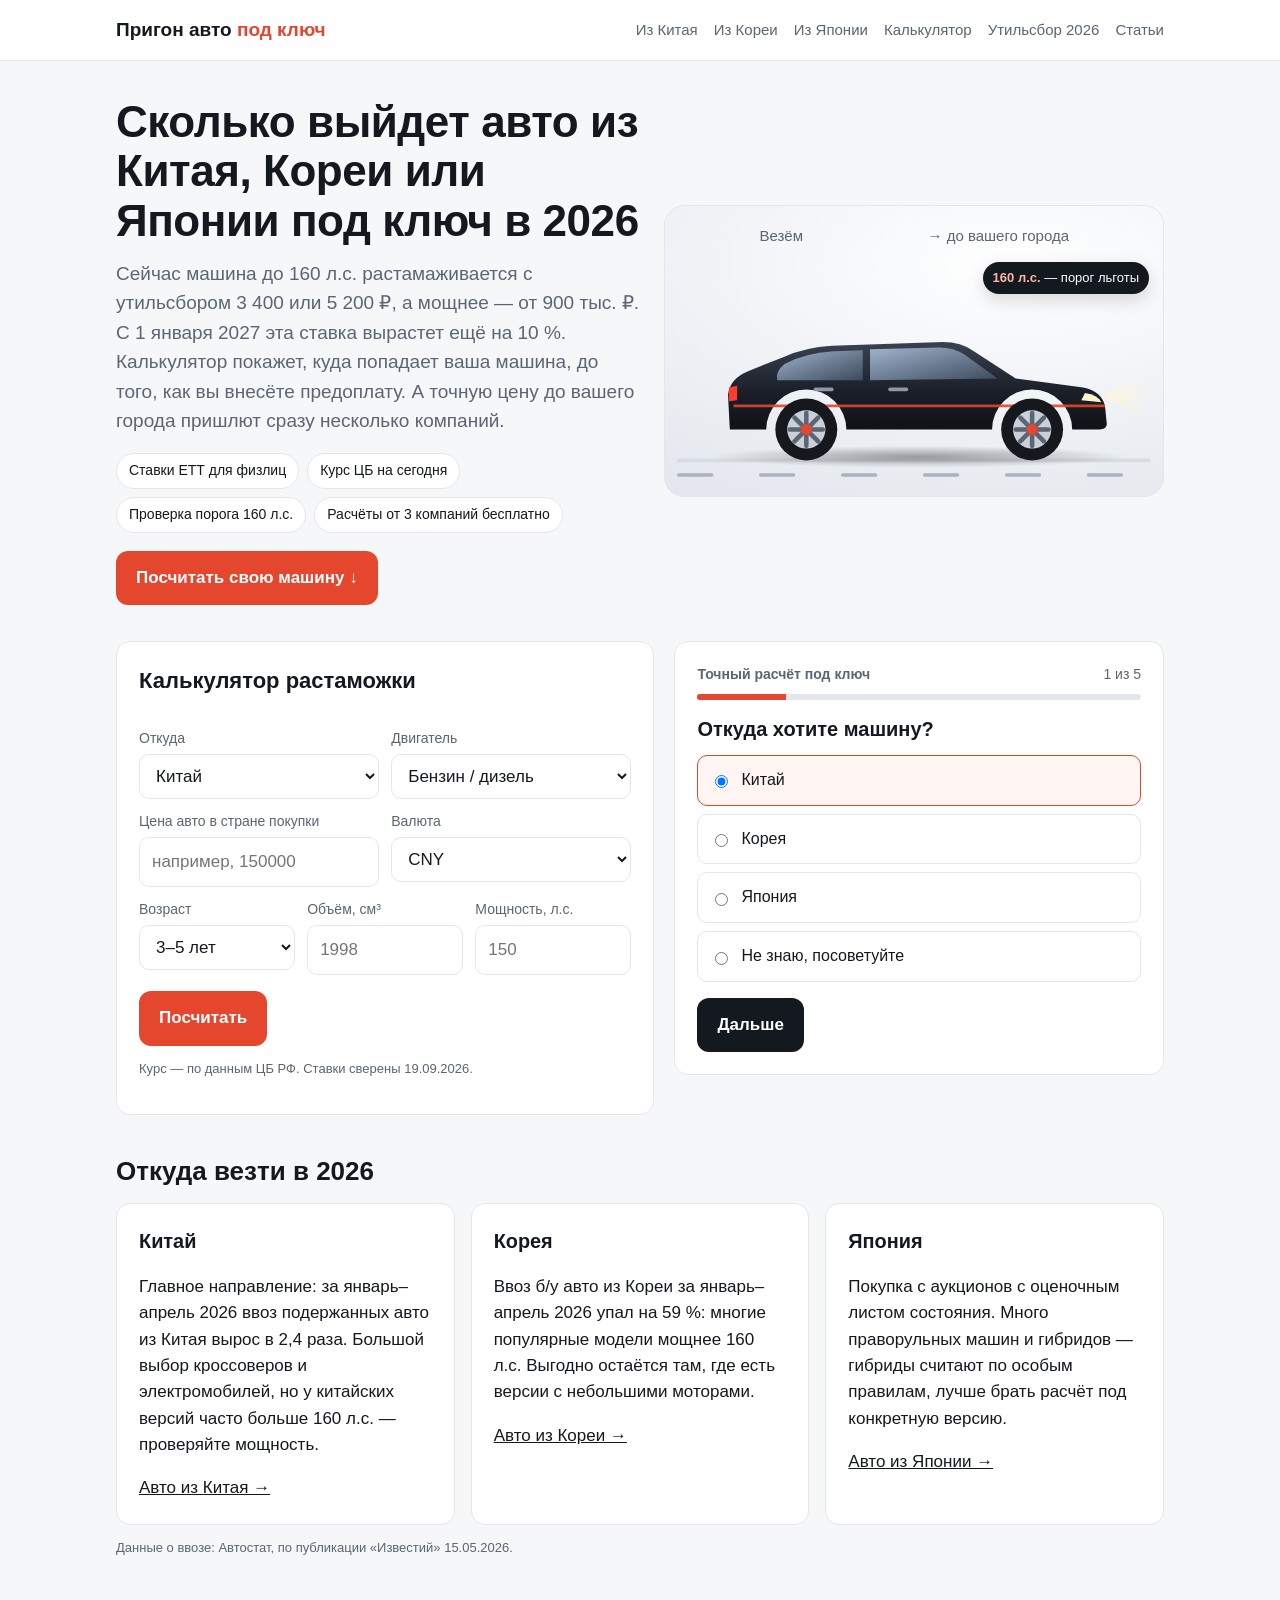
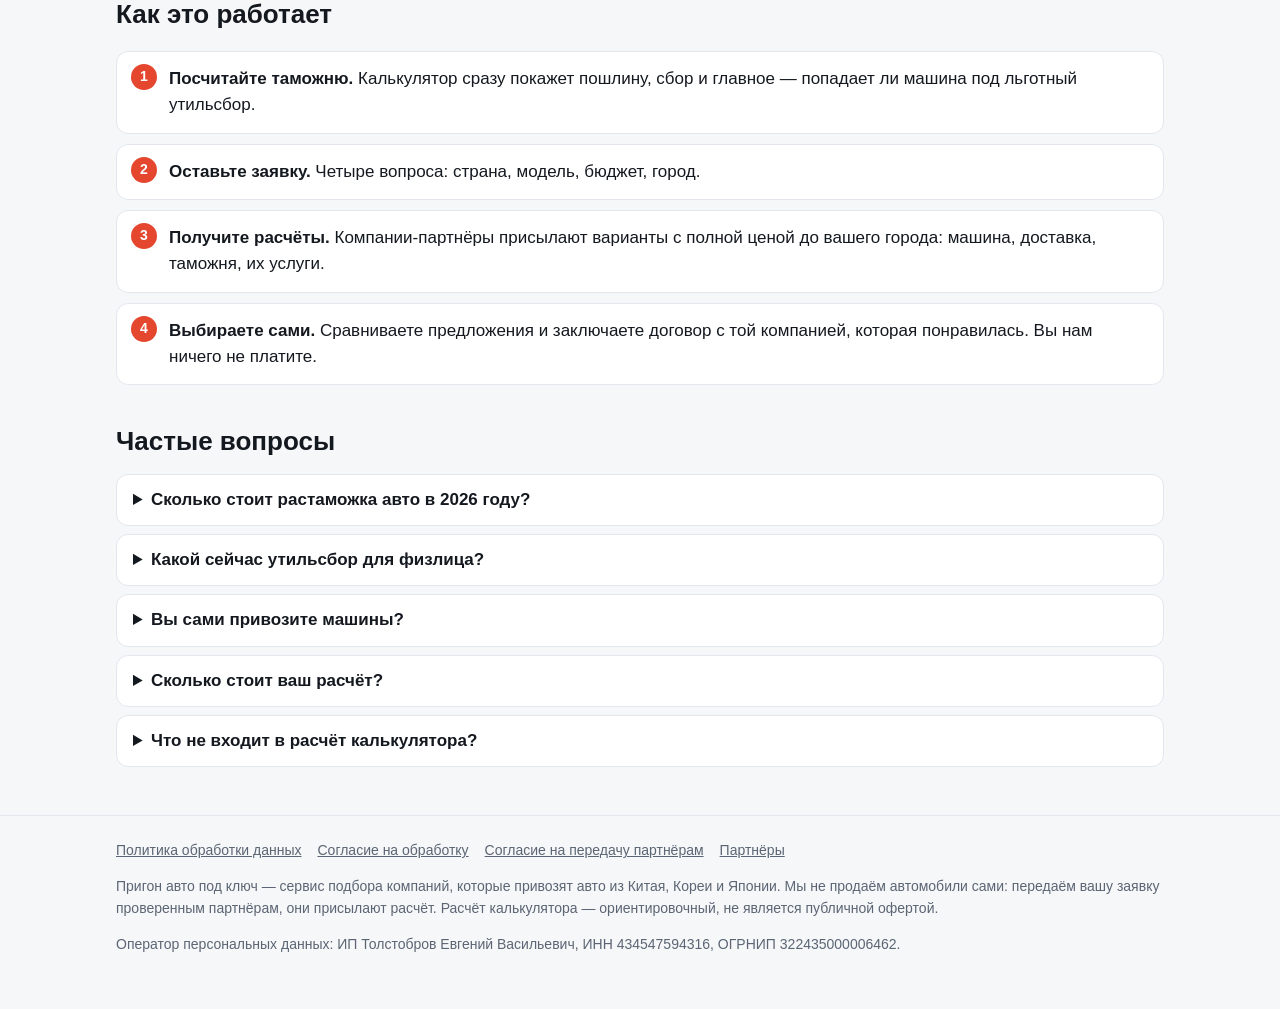
==== index.html @ 1bef9281 "Главный экран: анимированная машина (SVG), смена стран, кнопка к калькулятору Co-Authored-By: Claude" ====
<!doctype html>
<html lang="ru">
<head>
<meta charset="utf-8">
<meta name="viewport" content="width=device-width, initial-scale=1">
<title>Авто из Китая, Кореи и Японии под ключ — калькулятор растаможки 2026</title>
<meta name="description" content="Посчитайте пошлину и утильсбор с учётом правила 160 л.с. и получите бесплатные расчёты под ключ от нескольких компаний, которые возят авто под заказ.">
<link rel="canonical" href="https://prigon.tolstobrovevgeniy.ru/">

<meta property="og:title" content="Авто из Китая, Кореи и Японии под ключ — калькулятор растаможки 2026">
<meta property="og:description" content="Посчитайте пошлину и утильсбор с учётом правила 160 л.с. и получите бесплатные расчёты под ключ от нескольких компаний, которые возят авто под заказ.">
<meta property="og:type" content="website">
<meta property="og:url" content="https://prigon.tolstobrovevgeniy.ru/">
<link rel="stylesheet" href="/styles.css">
<script type="application/ld+json">{"@context":"https://schema.org","@type":"FAQPage","mainEntity":[{"@type":"Question","name":"Сколько стоит растаможка авто в 2026 году?","acceptedAnswer":{"@type":"Answer","text":"Зависит от возраста, объёма, мощности и цены машины. Для авто 3–5 лет пошлина считается по объёму: например, 2,0 л — 2,7 € за см³, это около 5 400 € плюс сбор за оформление. Точную сумму покажет калькулятор выше."}},{"@type":"Question","name":"Какой сейчас утильсбор для физлица?","acceptedAnswer":{"@type":"Answer","text":"Льготный — 3 400 ₽ за машину до 3 лет и 5 200 ₽ за машину старше — только если мощность не больше 160 л.с. и объём не больше 3 литров. Мощнее — коммерческая ставка: в 2026 году от 900 000 ₽ за машину до 3 лет с мотором до 2 л. Подробно — в разборе утильсбора."}},{"@type":"Question","name":"Вы сами привозите машины?","acceptedAnswer":{"@type":"Answer","text":"Нет. Мы собираем заявки и передаём их компаниям, которые возят авто из Китая, Кореи и Японии. Так вы получаете несколько расчётов и сравниваете, а не верите первому продавцу."}},{"@type":"Question","name":"Сколько стоит ваш расчёт?","acceptedAnswer":{"@type":"Answer","text":"Бесплатно. Нам платят компании-партнёры."}},{"@type":"Question","name":"Что не входит в расчёт калькулятора?","acceptedAnswer":{"@type":"Answer","text":"Цена доставки до России, комиссия компании, СБКТС и ЭПТС, доставка до вашего города. Их называют компании в ответ на заявку — они зависят от конкретной машины и маршрута."}}]}</script>

</head>
<body>
<header class="top"><div class="wrap">
  <a class="logo" href="/">Пригон авто <span>под ключ</span></a>
  <nav class="menu"><a href="/iz-kitaya/">Из Китая</a><a href="/iz-korei/">Из Кореи</a><a href="/iz-yaponii/">Из Японии</a><a href="/kalkulyator-rastamozhki/">Калькулятор</a><a href="/utilsbor-2026/">Утильсбор 2026</a><a href="/stati/">Статьи</a></nav>
</div></header>

<main class="wrap">

<section class="hero hero-home">
 <div class="hero-text">
  <h1>Сколько выйдет авто из Китая, Кореи или Японии под ключ в 2026</h1>
  <p class="lead">Сейчас машина до 160 л.с. растамаживается с утильсбором 3 400 или 5 200 ₽, а мощнее — от 900 тыс. ₽. С 1 января 2027 эта ставка вырастет ещё на 10 %. Калькулятор покажет, куда попадает ваша машина, до того, как вы внесёте предоплату. А точную цену до вашего города пришлют сразу несколько компаний.</p>
  <ul class="badges"><li>Ставки ЕТТ для физлиц</li><li>Курс ЦБ на сегодня</li><li>Проверка порога 160 л.с.</li><li>Расчёты от 3 компаний бесплатно</li></ul>
  <a class="btn btn-accent" href="#calc">Посчитать свою машину ↓</a>
 </div>
 
<div class="car-scene" aria-hidden="true">
  <div class="route"><span>Везём</span><span class="route-words"><b>из Китая</b><b>из Кореи</b><b>из Японии</b></span><span>→ до вашего города</span></div>
  <svg viewBox="0 0 520 260" role="img">
    <defs>
      <linearGradient id="body" x1="0" y1="0" x2="0" y2="1">
        <stop offset="0" stop-color="#3a4252"/><stop offset=".55" stop-color="#1b2029"/><stop offset="1" stop-color="#0f1217"/>
      </linearGradient>
      <linearGradient id="glass" x1="0" y1="0" x2="1" y2="1">
        <stop offset="0" stop-color="#9fb4cc"/><stop offset="1" stop-color="#3d4a5c"/>
      </linearGradient>
      <radialGradient id="shadow" cx=".5" cy=".5" r=".5">
        <stop offset="0" stop-color="#000" stop-opacity=".35"/><stop offset="1" stop-color="#000" stop-opacity="0"/>
      </radialGradient>
      <radialGradient id="beam" cx="0" cy=".5" r="1">
        <stop offset="0" stop-color="#fff6d6" stop-opacity=".9"/><stop offset="1" stop-color="#fff6d6" stop-opacity="0"/>
      </radialGradient>
    </defs>
    <g class="road">
      <rect x="0" y="228" width="520" height="4" rx="2" fill="#d7dce3"/>
      <g class="dashes"><rect x="0" y="244" width="40" height="4" rx="2"/><rect x="90" y="244" width="40" height="4" rx="2"/><rect x="180" y="244" width="40" height="4" rx="2"/><rect x="270" y="244" width="40" height="4" rx="2"/><rect x="360" y="244" width="40" height="4" rx="2"/><rect x="450" y="244" width="40" height="4" rx="2"/><rect x="540" y="244" width="40" height="4" rx="2"/><rect x="630" y="244" width="40" height="4" rx="2"/></g>
    </g>
    <ellipse cx="265" cy="226" rx="230" ry="12" fill="url(#shadow)"/>
    <g class="car">
      <path class="beam" d="M466 158 L520 138 L520 188 Z" fill="url(#beam)"/>
      <path d="M58 196 L56 158 Q58 140 78 132 L118 116 Q140 106 170 104 L292 100 Q312 100 326 110 L372 140 L446 150 Q466 154 470 170 L472 190 Q472 196 464 196 L434 196 A44 44 0 0 0 346 196 L186 196 A44 44 0 0 0 98 196 Z" fill="url(#body)"/>
      <path d="M118 124 Q140 112 172 110 L204 109 L204 142 L110 142 Q108 132 118 124 Z" fill="url(#glass)"/>
      <path d="M212 108 L288 106 Q304 106 316 114 L352 140 L212 142 Z" fill="url(#glass)"/>
      <path d="M62 170 L470 170" stroke="#e5462e" stroke-width="3" opacity=".9"/>
      <rect x="232" y="150" width="22" height="4" rx="2" fill="#8d97a6"/>
      <rect x="150" y="150" width="22" height="4" rx="2" fill="#8d97a6"/>
      <path d="M448 156 Q462 158 466 166 L444 164 Z" fill="#fff4cc"/>
      <path d="M57 150 L66 148 L66 164 L57 165 Z" fill="#ff3b30"/>
      <g class="wheel" style="transform-origin:142px 196px">
        <circle cx="142" cy="196" r="34" fill="#15181d"/><circle cx="142" cy="196" r="21" fill="#c9d0da"/>
        <g stroke="#5c6572" stroke-width="5" stroke-linecap="round"><line x1="142" y1="178" x2="142" y2="214"/><line x1="124" y1="196" x2="160" y2="196"/><line x1="129" y1="183" x2="155" y2="209"/><line x1="155" y1="183" x2="129" y2="209"/></g>
        <circle cx="142" cy="196" r="6" fill="#e5462e"/>
      </g>
      <g class="wheel" style="transform-origin:390px 196px">
        <circle cx="390" cy="196" r="34" fill="#15181d"/><circle cx="390" cy="196" r="21" fill="#c9d0da"/>
        <g stroke="#5c6572" stroke-width="5" stroke-linecap="round"><line x1="390" y1="178" x2="390" y2="214"/><line x1="372" y1="196" x2="408" y2="196"/><line x1="377" y1="183" x2="403" y2="209"/><line x1="403" y1="183" x2="377" y2="209"/></g>
        <circle cx="390" cy="196" r="6" fill="#e5462e"/>
      </g>
    </g>
  </svg>
  <div class="hp-chip"><b>160 л.с.</b> — порог льготы</div>
</div>
</section>
<div class="grid2">
<form id="calc" class="card" novalidate>
  <h2>Калькулятор растаможки</h2>
  <div class="row">
    <div><label>Откуда</label><select name="country">
      <option value="china" selected>Китай</option><option value="korea">Корея</option><option value="japan">Япония</option>
    </select></div>
    <div><label>Двигатель</label><select name="engine">
      <option value="ice">Бензин / дизель</option><option value="hybrid">Гибрид</option><option value="ev">Электро</option>
    </select></div>
  </div>
  <div class="row">
    <div><label>Цена авто в стране покупки</label><input name="price" type="number" min="0" inputmode="numeric" placeholder="например, 150000"></div>
    <div><label>Валюта</label><select name="currency">
      <option selected>CNY</option><option>KRW</option><option>JPY</option><option>USD</option><option>EUR</option><option>RUB</option>
    </select></div>
  </div>
  <div class="row3">
    <div><label>Возраст</label><select name="age">
      <option value="under3">до 3 лет</option><option value="3to5" selected>3–5 лет</option><option value="over5">старше 5 лет</option>
    </select></div>
    <div class="ice-only"><label>Объём, см³</label><input name="cc" type="number" min="0" inputmode="numeric" placeholder="1998"></div>
    <div class="ice-only"><label>Мощность, л.с.</label><input name="hp" type="number" min="0" inputmode="numeric" placeholder="150"></div>
  </div>
  <button class="btn btn-accent" type="submit">Посчитать</button>
  <p class="muted small" id="fx-note">Курс — по данным ЦБ РФ. Ставки сверены 19.09.2026.</p>
  <div id="calc-result" hidden></div>
</form>
<form id="quiz" class="card" novalidate>
  <div class="quiz-head"><b>Точный расчёт под ключ</b><span id="quiz-step-n"></span></div>
  <div class="progress"><div id="quiz-progress"></div></div>
  <input type="hidden" name="calc">
  <input class="hp" name="website" tabindex="-1" autocomplete="off" aria-hidden="true">

  <div class="step" data-auto="1">
    <h3>Откуда хотите машину?</h3>
    <div class="opts"><label><input type="radio" name="country" value="china" checked required> Китай</label><label><input type="radio" name="country" value="korea" required> Корея</label><label><input type="radio" name="country" value="japan" required> Япония</label>
      <label><input type="radio" name="country" value="any"> Не знаю, посоветуйте</label></div>
    <div class="nav-btns"><button type="button" class="btn next">Дальше</button></div>
  </div>

  <div class="step">
    <h3>Какую машину смотрите?</h3>
    <label>Марка и модель — или класс, если не определились</label>
    <input name="car" required maxlength="120" placeholder="Geely Monjaro / кроссовер до 3 млн">
    <div class="nav-btns"><button type="button" class="btn ghost prev">Назад</button><button type="button" class="btn next">Дальше</button></div>
  </div>

  <div class="step" data-auto="1">
    <h3>Бюджет под ключ</h3>
    <div class="opts"><label><input type="radio" name="budget" value="до 1,5 млн ₽" required> до 1,5 млн ₽</label><label><input type="radio" name="budget" value="1,5–2,5 млн ₽"> 1,5–2,5 млн ₽</label><label><input type="radio" name="budget" value="2,5–4 млн ₽"> 2,5–4 млн ₽</label><label><input type="radio" name="budget" value="4–6 млн ₽"> 4–6 млн ₽</label><label><input type="radio" name="budget" value="больше 6 млн ₽"> больше 6 млн ₽</label></div>
    <div class="nav-btns"><button type="button" class="btn ghost prev">Назад</button><button type="button" class="btn next">Дальше</button></div>
  </div>

  <div class="step">
    <h3>Куда доставить и когда покупаете?</h3>
    <label>Город</label><input name="city" required maxlength="60" placeholder="Москва">
    <label>Когда планируете покупку</label>
    <div class="opts"><label><input type="radio" name="timing" value="в ближайший месяц" required> в ближайший месяц</label><label><input type="radio" name="timing" value="через 1–3 месяца"> через 1–3 месяца</label><label><input type="radio" name="timing" value="пока присматриваюсь"> пока присматриваюсь</label></div>
    <div class="nav-btns"><button type="button" class="btn ghost prev">Назад</button><button type="button" class="btn next">Дальше</button></div>
  </div>

  <div class="step">
    <h3>Куда прислать расчёт?</h3>
    <label>Имя</label><input name="name" required maxlength="60" autocomplete="given-name">
    <label>Телефон</label><input name="phone" type="tel" required autocomplete="tel" placeholder="+7 (___) ___-__-__">
    <div class="consents">
      <label><input type="checkbox" name="consent_pd" required> <span>Даю <a href="/soglasie/" target="_blank">согласие на обработку персональных данных</a> и принимаю <a href="/politika/" target="_blank">политику</a>.</span></label>
      <label><input type="checkbox" name="consent_transfer" required> <span>Даю <a href="/soglasie-peredacha/" target="_blank">согласие на передачу данных компаниям-партнёрам</a> из <a href="/partnery/" target="_blank">списка</a>, чтобы они подготовили расчёт.</span></label>
      <label><input type="checkbox" name="consent_ads"> <span>Согласен получать предложения по подбору авто (необязательно).</span></label>
    </div>
    <div class="nav-btns"><button type="button" class="btn ghost prev">Назад</button><button type="submit" class="btn btn-accent">Получить расчёт</button></div>
    <p id="quiz-error" class="warn" hidden></p>
    <p class="muted small">Заявку получат до 3 компаний из списка партнёров. Звонят с вариантами и полной ценой до вашего города. Бесплатно.</p>
  </div>
</form></div>
<section class="section"><h2>Откуда везти в 2026</h2>
<div class="cards3">
  <div class="card"><h3>Китай</h3><p>Главное направление: за январь–апрель 2026 ввоз подержанных авто из Китая вырос в 2,4 раза. Большой выбор кроссоверов и электромобилей, но у китайских версий часто больше 160 л.с. — проверяйте мощность.</p><a href="/iz-kitaya/">Авто из Китая →</a></div>
  <div class="card"><h3>Корея</h3><p>Ввоз б/у авто из Кореи за январь–апрель 2026 упал на 59 %: многие популярные модели мощнее 160 л.с. Выгодно остаётся там, где есть версии с небольшими моторами.</p><a href="/iz-korei/">Авто из Кореи →</a></div>
  <div class="card"><h3>Япония</h3><p>Покупка с аукционов с оценочным листом состояния. Много праворульных машин и гибридов — гибриды считают по особым правилам, лучше брать расчёт под конкретную версию.</p><a href="/iz-yaponii/">Авто из Японии →</a></div>
</div>
<p class="muted small">Данные о ввозе: Автостат, по публикации «Известий» 15.05.2026.</p>
</section>

<section class="section"><h2>Как это работает</h2>
<ol class="steps-list">
  <li><b>Посчитайте таможню.</b> Калькулятор сразу покажет пошлину, сбор и главное — попадает ли машина под льготный утильсбор.</li>
  <li><b>Оставьте заявку.</b> Четыре вопроса: страна, модель, бюджет, город.</li>
  <li><b>Получите расчёты.</b> Компании-партнёры присылают варианты с полной ценой до вашего города: машина, доставка, таможня, их услуги.</li>
  <li><b>Выбираете сами.</b> Сравниваете предложения и заключаете договор с той компанией, которая понравилась. Вы нам ничего не платите.</li>
</ol></section>
<section class="section"><h2>Частые вопросы</h2><details><summary>Сколько стоит растаможка авто в 2026 году?</summary><p>Зависит от возраста, объёма, мощности и цены машины. Для авто 3–5 лет пошлина считается по объёму: например, 2,0 л — 2,7 € за см³, это около 5 400 € плюс сбор за оформление. Точную сумму покажет калькулятор выше.</p></details><details><summary>Какой сейчас утильсбор для физлица?</summary><p>Льготный — 3 400 ₽ за машину до 3 лет и 5 200 ₽ за машину старше — только если мощность не больше 160 л.с. и объём не больше 3 литров. Мощнее — коммерческая ставка: в 2026 году от 900 000 ₽ за машину до 3 лет с мотором до 2 л. Подробно — в <a href="/utilsbor-2026/">разборе утильсбора</a>.</p></details><details><summary>Вы сами привозите машины?</summary><p>Нет. Мы собираем заявки и передаём их компаниям, которые возят авто из Китая, Кореи и Японии. Так вы получаете несколько расчётов и сравниваете, а не верите первому продавцу.</p></details><details><summary>Сколько стоит ваш расчёт?</summary><p>Бесплатно. Нам платят компании-партнёры.</p></details><details><summary>Что не входит в расчёт калькулятора?</summary><p>Цена доставки до России, комиссия компании, СБКТС и ЭПТС, доставка до вашего города. Их называют компании в ответ на заявку — они зависят от конкретной машины и маршрута.</p></details></section>
</main>
<footer class="bottom"><div class="wrap">
  <div class="links">
    <a href="/politika/">Политика обработки данных</a>
    <a href="/soglasie/">Согласие на обработку</a>
    <a href="/soglasie-peredacha/">Согласие на передачу партнёрам</a>
    <a href="/partnery/">Партнёры</a>
  </div>
  <p>Пригон авто под ключ — сервис подбора компаний, которые привозят авто из Китая, Кореи и Японии. Мы не продаём автомобили сами: передаём вашу заявку проверенным партнёрам, они присылают расчёт. Расчёт калькулятора — ориентировочный, не является публичной офертой.</p>
  <p>Оператор персональных данных: ИП Толстобров Евгений Васильевич, ИНН 434547594316, ОГРНИП 322435000006462.</p>
</div></footer>
<script>var SITE={"base":"/","leadEndpoint":"","metrikaId":"","consentVersion":"2026-09-19"};</script>
<script src="/rates.js"></script>
<script src="/app.js"></script>
</body>
</html>
---- styles.css ----
:root {
  --bg: #f6f7f9; --card: #fff; --ink: #14181f; --muted: #5b6573; --line: #e3e7ed;
  --accent: #e5462e; --accent-ink: #fff; --ok: #1f8a4c; --ok-bg: #e9f7ef; --bad: #b3261e; --bad-bg: #fdecea;
  --radius: 14px; --max: 1080px;
}
* { box-sizing: border-box; }
html { -webkit-text-size-adjust: 100%; }
body { margin: 0; background: var(--bg); color: var(--ink); font: 17px/1.55 -apple-system, BlinkMacSystemFont, "Segoe UI", Roboto, Arial, sans-serif; }
a { color: inherit; }
img { max-width: 100%; }
.wrap { max-width: var(--max); margin: 0 auto; padding: 0 16px; }

header.top { background: var(--card); border-bottom: 1px solid var(--line); }
header.top .wrap { display: flex; align-items: center; justify-content: space-between; gap: 12px; min-height: 60px; flex-wrap: wrap; }
.logo { font-weight: 800; text-decoration: none; font-size: 19px; }
.logo span { color: var(--accent); }
nav.menu { display: flex; gap: 16px; flex-wrap: wrap; font-size: 15px; }
nav.menu a { text-decoration: none; color: var(--muted); }
nav.menu a:hover { color: var(--ink); }

.crumbs { font-size: 14px; color: var(--muted); margin: 16px 0 0; }
.crumbs a { color: var(--muted); }

.hero { padding: 36px 0 12px; }
.hero h1 { font-size: clamp(28px, 5vw, 44px); line-height: 1.12; margin: 0 0 14px; letter-spacing: -.01em; }
.hero p.lead { font-size: 19px; color: var(--muted); max-width: 720px; margin: 0 0 18px; }
.badges { display: flex; flex-wrap: wrap; gap: 8px; margin: 0; padding: 0; list-style: none; }
.badges li { background: var(--card); border: 1px solid var(--line); border-radius: 999px; padding: 6px 12px; font-size: 14px; }

.grid2 { display: grid; grid-template-columns: 1.1fr 1fr; gap: 20px; align-items: start; margin: 24px 0; }
@media (max-width: 860px) { .grid2 { grid-template-columns: 1fr; } }

.card { background: var(--card); border: 1px solid var(--line); border-radius: var(--radius); padding: 22px; }
.card h2 { margin-top: 0; font-size: 22px; }

form label { display: block; font-size: 14px; color: var(--muted); margin: 12px 0 4px; }
input, select, textarea { width: 100%; font: inherit; padding: 11px 12px; border: 1px solid var(--line); border-radius: 10px; background: #fff; color: var(--ink); }
input:focus, select:focus { outline: 2px solid var(--accent); outline-offset: 0; border-color: transparent; }
.row { display: grid; grid-template-columns: 1fr 1fr; gap: 12px; }
.row3 { display: grid; grid-template-columns: 1fr 1fr 1fr; gap: 12px; }
@media (max-width: 520px) { .row3 { grid-template-columns: 1fr 1fr; } }
#calc.no-ice .ice-only { opacity: .45; pointer-events: none; }

.btn { display: inline-block; border: 0; border-radius: 12px; padding: 14px 20px; font: inherit; font-weight: 700; cursor: pointer; text-decoration: none; background: var(--ink); color: #fff; margin-top: 16px; }
.btn-accent { background: var(--accent); color: var(--accent-ink); }
.btn:disabled { opacity: .6; cursor: wait; }
.btn.ghost { background: transparent; color: var(--muted); border: 1px solid var(--line); }

.breakdown { width: 100%; border-collapse: collapse; margin-top: 16px; font-size: 16px; }
.breakdown td { padding: 8px 0; border-bottom: 1px solid var(--line); }
.breakdown td:last-child { text-align: right; white-space: nowrap; }
.breakdown tr.sum td { font-weight: 800; border-bottom: 0; font-size: 18px; }
.ok { background: var(--ok-bg); color: var(--ok); padding: 10px 12px; border-radius: 10px; font-size: 15px; }
.bad { color: var(--bad); }
.bad-box, .warn { background: var(--bad-bg); color: var(--bad); padding: 10px 12px; border-radius: 10px; font-size: 15px; }
.muted { color: var(--muted); }
.small { font-size: 13px; }

.quiz-head { display: flex; justify-content: space-between; align-items: center; font-size: 14px; color: var(--muted); }
.progress { height: 6px; background: var(--line); border-radius: 99px; overflow: hidden; margin: 8px 0 14px; }
#quiz-progress { height: 100%; width: 20%; background: var(--accent); transition: width .25s; }
.step h3 { margin: 4px 0 10px; font-size: 20px; }
.opts { display: grid; gap: 8px; }
.opts label { display: flex; align-items: center; gap: 10px; margin: 0; padding: 12px; border: 1px solid var(--line); border-radius: 10px; color: var(--ink); font-size: 16px; cursor: pointer; }
.opts input { width: auto; }
.opts label:has(input:checked) { border-color: var(--accent); background: #fff5f3; }
.consents label { display: flex; gap: 10px; align-items: flex-start; font-size: 13px; line-height: 1.4; margin: 8px 0; }
.consents input { width: auto; margin-top: 2px; }
.nav-btns { display: flex; gap: 10px; flex-wrap: wrap; }
.hp { position: absolute; left: -5000px; }

.section { margin: 36px 0; }
.section h2 { font-size: 26px; margin: 0 0 12px; }
.cards3 { display: grid; grid-template-columns: repeat(3, 1fr); gap: 16px; }
@media (max-width: 860px) { .cards3 { grid-template-columns: 1fr; } }
.cards3 .card h3 { margin: 0 0 8px; }
.steps-list { counter-reset: s; list-style: none; padding: 0; display: grid; gap: 10px; }
.steps-list li { counter-increment: s; background: var(--card); border: 1px solid var(--line); border-radius: 12px; padding: 14px 14px 14px 52px; position: relative; }
.steps-list li::before { content: counter(s); position: absolute; left: 14px; top: 12px; width: 26px; height: 26px; border-radius: 50%; background: var(--accent); color: #fff; font-weight: 700; display: grid; place-items: center; font-size: 14px; }

article.prose { background: var(--card); border: 1px solid var(--line); border-radius: var(--radius); padding: 24px; margin: 20px 0; }
article.prose h2 { font-size: 24px; margin-top: 28px; }
article.prose table { width: 100%; border-collapse: collapse; font-size: 15px; display: block; overflow-x: auto; }
article.prose th, article.prose td { border: 1px solid var(--line); padding: 8px 10px; text-align: left; }
details { background: var(--card); border: 1px solid var(--line); border-radius: 12px; padding: 12px 16px; margin: 8px 0; }
details summary { font-weight: 700; cursor: pointer; }

footer.bottom { margin-top: 48px; padding: 24px 0 40px; border-top: 1px solid var(--line); font-size: 14px; color: var(--muted); }
footer.bottom a { color: var(--muted); }
footer.bottom .links { display: flex; gap: 16px; flex-wrap: wrap; margin-bottom: 10px; }

/* ---------- Главный экран с машиной ---------- */
.hero-home { display: grid; grid-template-columns: 1.05fr 1fr; gap: 24px; align-items: center; }
.hero-home .btn { margin-top: 18px; }
@media (max-width: 860px) { .hero-home { grid-template-columns: 1fr; } .car-scene { order: -1; } }
.car-scene { position: relative; background: radial-gradient(120% 90% at 70% 20%, #fff 0%, #eef1f5 60%, #e4e8ee 100%); border: 1px solid var(--line); border-radius: 20px; padding: 18px 12px 8px; overflow: hidden; }
.car-scene svg { display: block; width: 100%; height: auto; }
.route { display: flex; flex-wrap: wrap; align-items: center; gap: 6px; justify-content: center; font-size: 15px; color: var(--muted); margin-bottom: 4px; }
.route-words { position: relative; display: inline-block; height: 1.5em; min-width: 7.5em; overflow: hidden; vertical-align: bottom; }
.route-words b { position: absolute; left: 0; right: 0; text-align: center; color: var(--accent); opacity: 0; animation: word 9s infinite; }
.route-words b:nth-child(2) { animation-delay: 3s; }
.route-words b:nth-child(3) { animation-delay: 6s; }
@keyframes word { 0% { opacity: 0; transform: translateY(100%); } 4%, 30% { opacity: 1; transform: none; } 34%, 100% { opacity: 0; transform: translateY(-100%); } }
.hp-chip { position: absolute; top: 56px; right: 14px; background: var(--ink); color: #fff; font-size: 13px; padding: 6px 10px; border-radius: 999px; box-shadow: 0 6px 18px rgba(0,0,0,.15); animation: float 4s ease-in-out infinite; }
.hp-chip b { color: #ffb4a6; }
.dashes rect { fill: #aab3bf; }
.dashes { animation: road .7s linear infinite; }
@keyframes road { to { transform: translateX(-90px); } }
.wheel { animation: spin .6s linear infinite; }
@keyframes spin { to { transform: rotate(-360deg); } }
.car { animation: bob .5s ease-in-out infinite alternate; }
@keyframes bob { to { transform: translateY(1.5px); } }
.beam { animation: beam 3s ease-in-out infinite; }
@keyframes beam { 0%, 100% { opacity: .55; } 50% { opacity: .95; } }
@keyframes float { 0%, 100% { transform: translateY(0); } 50% { transform: translateY(-6px); } }
@media (prefers-reduced-motion: reduce) {
  .dashes, .wheel, .car, .beam, .hp-chip { animation: none; }
  .route-words b { animation: none; opacity: 0; } .route-words b:first-child { opacity: 1; }
}
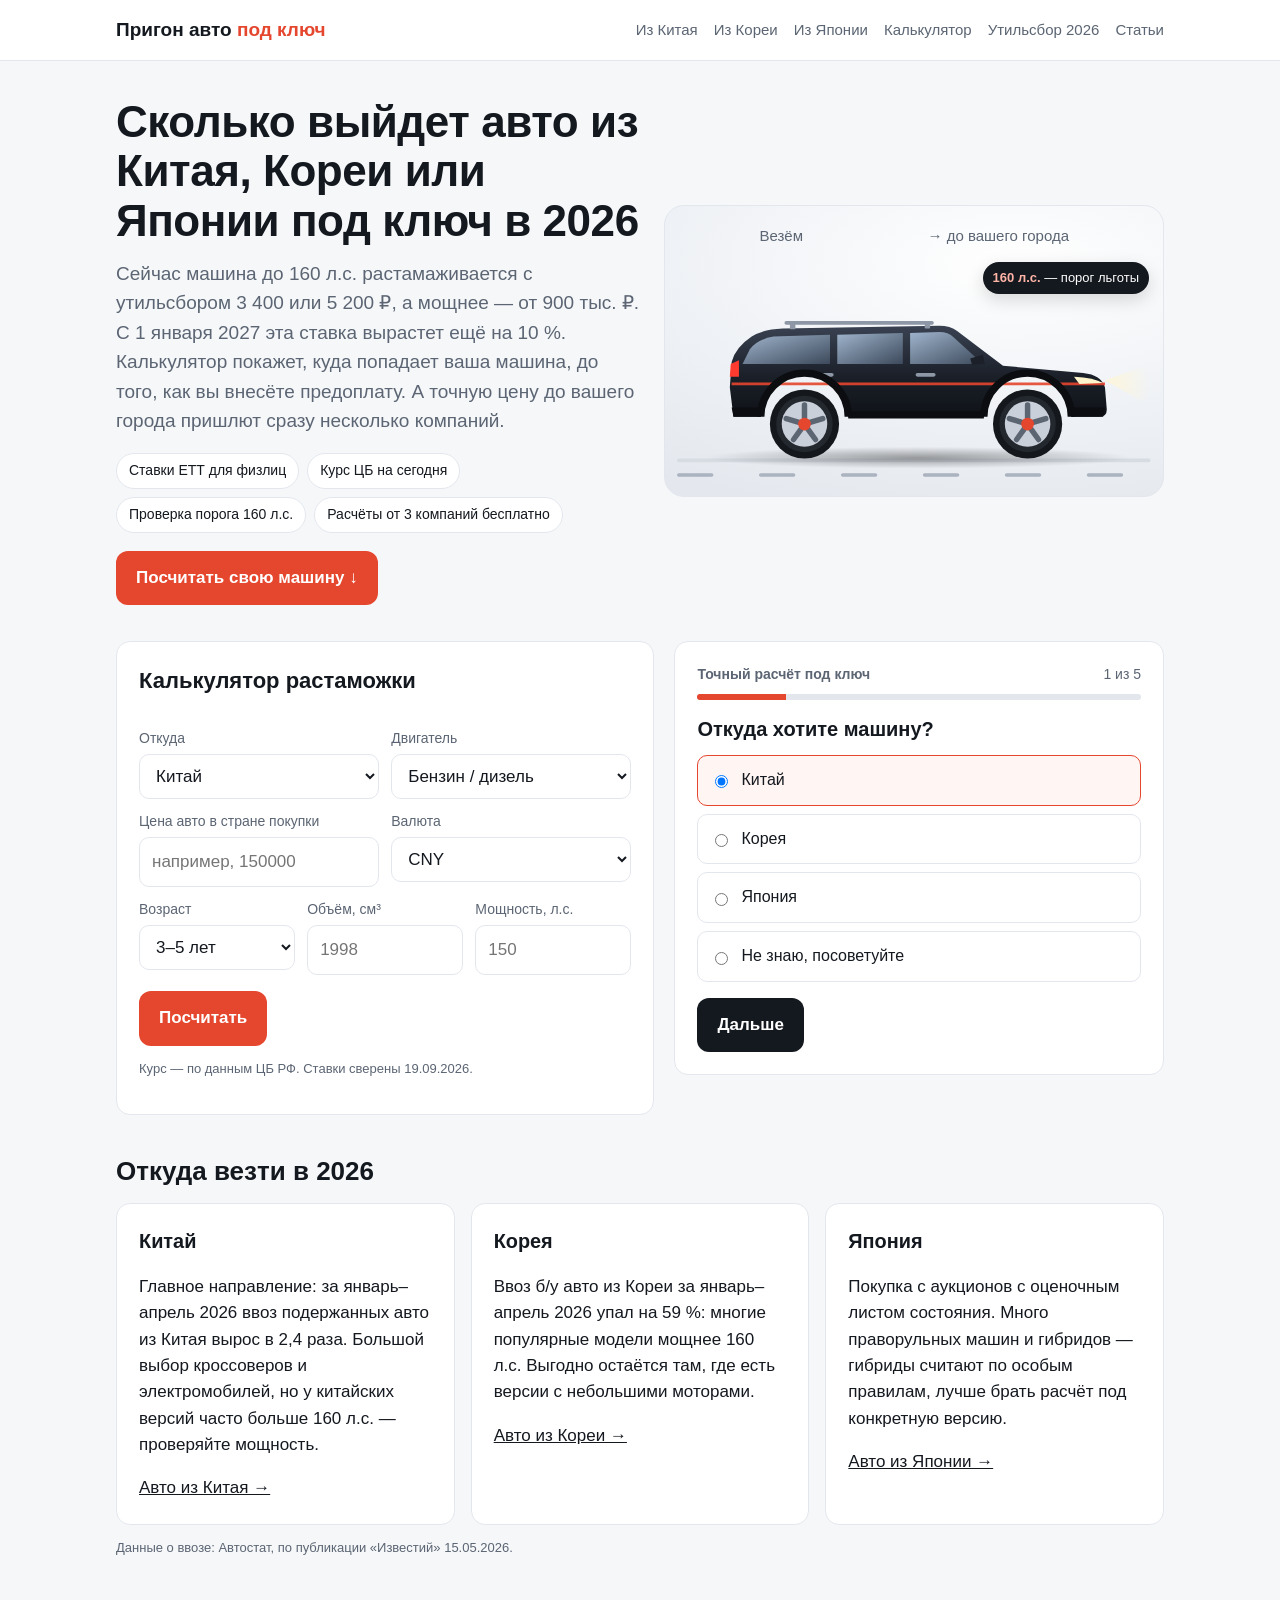
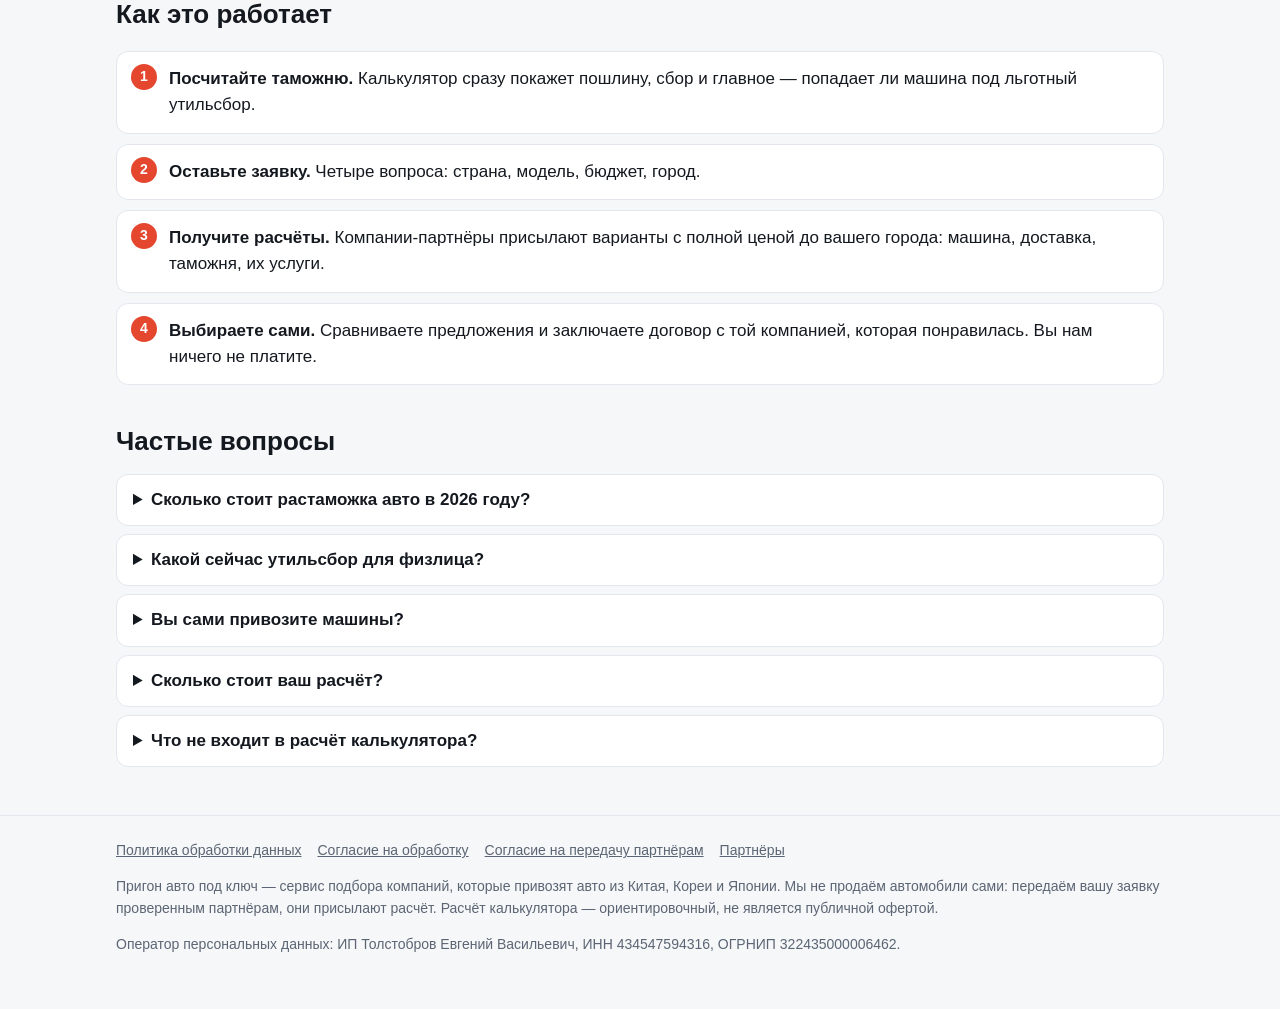
==== commit 32ead755: "Машина на главной — кроссовер Co-Authored-By: Claude Opus 5 <noreply@anthropic.com>" ====
--- a/index.html
+++ b/index.html
@@ -52,26 +52,38 @@
       <rect x="0" y="228" width="520" height="4" rx="2" fill="#d7dce3"/>
       <g class="dashes"><rect x="0" y="244" width="40" height="4" rx="2"/><rect x="90" y="244" width="40" height="4" rx="2"/><rect x="180" y="244" width="40" height="4" rx="2"/><rect x="270" y="244" width="40" height="4" rx="2"/><rect x="360" y="244" width="40" height="4" rx="2"/><rect x="450" y="244" width="40" height="4" rx="2"/><rect x="540" y="244" width="40" height="4" rx="2"/><rect x="630" y="244" width="40" height="4" rx="2"/></g>
     </g>
-    <ellipse cx="265" cy="226" rx="230" ry="12" fill="url(#shadow)"/>
+    <ellipse cx="265" cy="227" rx="235" ry="12" fill="url(#shadow)"/>
     <g class="car">
-      <path class="beam" d="M466 158 L520 138 L520 188 Z" fill="url(#beam)"/>
-      <path d="M58 196 L56 158 Q58 140 78 132 L118 116 Q140 106 170 104 L292 100 Q312 100 326 110 L372 140 L446 150 Q466 154 470 170 L472 190 Q472 196 464 196 L434 196 A44 44 0 0 0 346 196 L186 196 A44 44 0 0 0 98 196 Z" fill="url(#body)"/>
-      <path d="M118 124 Q140 112 172 110 L204 109 L204 142 L110 142 Q108 132 118 124 Z" fill="url(#glass)"/>
-      <path d="M212 108 L288 106 Q304 106 316 114 L352 140 L212 142 Z" fill="url(#glass)"/>
-      <path d="M62 170 L470 170" stroke="#e5462e" stroke-width="3" opacity=".9"/>
-      <rect x="232" y="150" width="22" height="4" rx="2" fill="#8d97a6"/>
-      <rect x="150" y="150" width="22" height="4" rx="2" fill="#8d97a6"/>
-      <path d="M448 156 Q462 158 466 166 L444 164 Z" fill="#fff4cc"/>
-      <path d="M57 150 L66 148 L66 164 L57 165 Z" fill="#ff3b30"/>
-      <g class="wheel" style="transform-origin:142px 196px">
-        <circle cx="142" cy="196" r="34" fill="#15181d"/><circle cx="142" cy="196" r="21" fill="#c9d0da"/>
-        <g stroke="#5c6572" stroke-width="5" stroke-linecap="round"><line x1="142" y1="178" x2="142" y2="214"/><line x1="124" y1="196" x2="160" y2="196"/><line x1="129" y1="183" x2="155" y2="209"/><line x1="155" y1="183" x2="129" y2="209"/></g>
-        <circle cx="142" cy="196" r="6" fill="#e5462e"/>
+      <path class="beam" d="M470 142 L520 124 L520 170 Z" fill="url(#beam)"/>
+      <!-- кузов кроссовера: высокий клиренс, ровная крыша, вертикальная пятая дверь -->
+      <path d="M62 182 L58 150 L60 122 Q64 106 82 94 Q94 86 116 85 L288 82 Q300 82 308 88 L358 126 L446 134 Q466 136 470 150 L472 174 Q472 182 464 182 L433 182 A48 48 0 0 0 337 182 L188 182 A48 48 0 0 0 92 182 Z" fill="url(#body)"/>
+      <!-- рейлинги -->
+      <g fill="#8d97a6"><rect x="118" y="77" width="164" height="4" rx="2"/><rect x="124" y="79" width="6" height="7" rx="1"/><rect x="272" y="78" width="6" height="7" rx="1"/></g>
+      <!-- окна -->
+      <path d="M72 124 L80 108 Q88 97 106 94 L168 92 L168 124 Z" fill="url(#glass)"/>
+      <path d="M176 92 L248 90 L248 124 L176 124 Z" fill="url(#glass)"/>
+      <path d="M256 90 L288 89 Q298 89 304 95 L336 124 L256 124 Z" fill="url(#glass)"/>
+      <!-- зеркало -->
+      <path d="M322 118 L336 114 L338 124 L324 125 Z" fill="#1b2029"/>
+      <!-- молдинг и ручки -->
+      <path d="M60 146 L470 146" stroke="#e5462e" stroke-width="3" opacity=".9"/>
+      <rect x="150" y="134" width="22" height="4" rx="2" fill="#8d97a6"/>
+      <rect x="262" y="134" width="22" height="4" rx="2" fill="#8d97a6"/>
+      <!-- пластиковые накладки: арки и пороги -->
+      <path d="M92 182 A48 48 0 0 1 188 182 M337 182 A48 48 0 0 1 433 182" fill="none" stroke="#0b0d10" stroke-width="8"/>
+      <path d="M188 176 L337 176 L337 184 L188 184 Z M60 172 L92 172 L92 182 L62 182 Z M433 172 L470 172 L468 182 L433 182 Z" fill="#0b0d10"/>
+      <!-- фары -->
+      <path d="M436 138 Q458 139 468 145 L442 146 Z" fill="#fff4cc"/>
+      <path d="M59 124 L68 120 L68 138 L58 138 Z" fill="#ff3b30"/>
+      <g class="wheel" style="transform-origin:140px 190px">
+        <circle cx="140" cy="190" r="38" fill="#14171c"/><circle cx="140" cy="190" r="31" fill="#23272e"/><circle cx="140" cy="190" r="25" fill="#c9d0da"/>
+        <g stroke="#5c6572" stroke-width="6" stroke-linecap="round"><line x1="140" y1="169" x2="140" y2="183"/><line x1="160" y1="184" x2="147" y2="188"/><line x1="152" y1="207" x2="144" y2="196"/><line x1="128" y1="207" x2="136" y2="196"/><line x1="120" y1="184" x2="133" y2="188"/></g>
+        <circle cx="140" cy="190" r="7" fill="#e5462e"/>
       </g>
-      <g class="wheel" style="transform-origin:390px 196px">
-        <circle cx="390" cy="196" r="34" fill="#15181d"/><circle cx="390" cy="196" r="21" fill="#c9d0da"/>
-        <g stroke="#5c6572" stroke-width="5" stroke-linecap="round"><line x1="390" y1="178" x2="390" y2="214"/><line x1="372" y1="196" x2="408" y2="196"/><line x1="377" y1="183" x2="403" y2="209"/><line x1="403" y1="183" x2="377" y2="209"/></g>
-        <circle cx="390" cy="196" r="6" fill="#e5462e"/>
+      <g class="wheel" style="transform-origin:385px 190px">
+        <circle cx="385" cy="190" r="38" fill="#14171c"/><circle cx="385" cy="190" r="31" fill="#23272e"/><circle cx="385" cy="190" r="25" fill="#c9d0da"/>
+        <g stroke="#5c6572" stroke-width="6" stroke-linecap="round"><line x1="385" y1="169" x2="385" y2="183"/><line x1="405" y1="184" x2="392" y2="188"/><line x1="397" y1="207" x2="389" y2="196"/><line x1="373" y1="207" x2="381" y2="196"/><line x1="365" y1="184" x2="378" y2="188"/></g>
+        <circle cx="385" cy="190" r="7" fill="#e5462e"/>
       </g>
     </g>
   </svg>
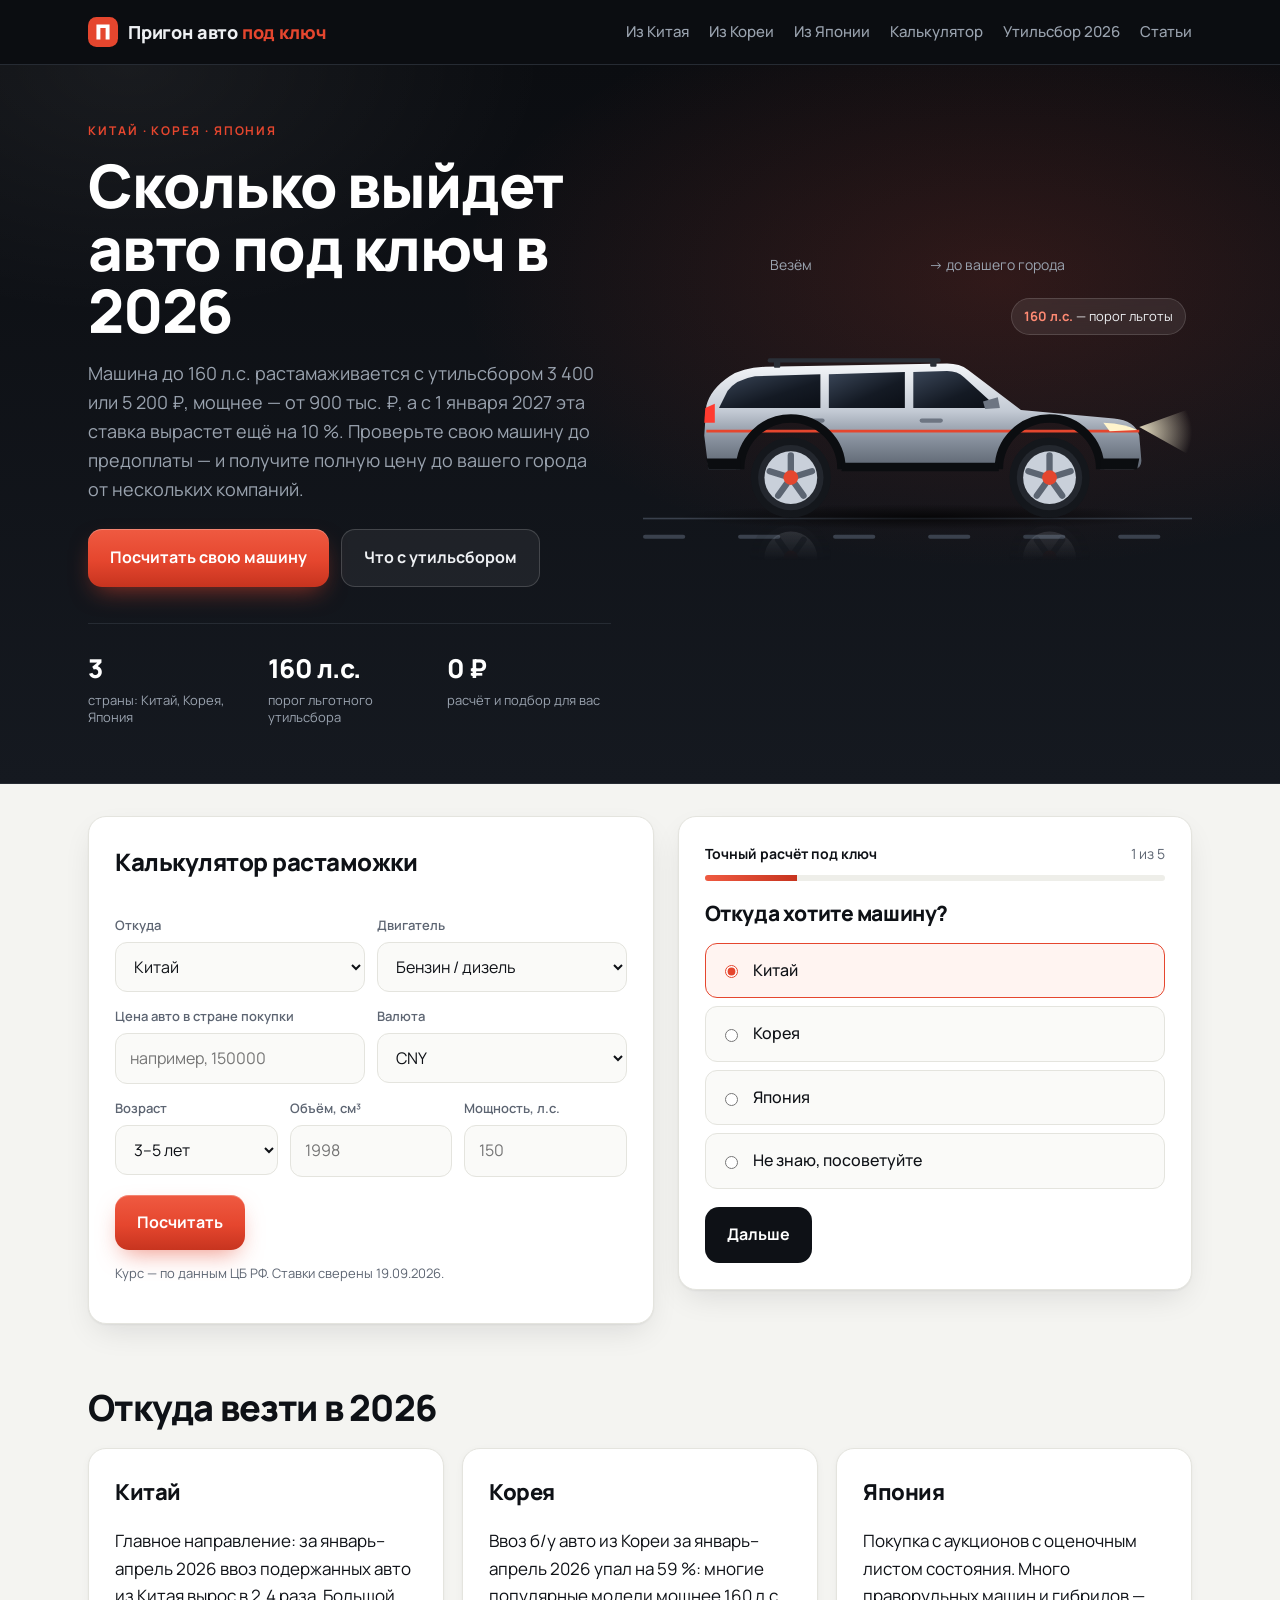
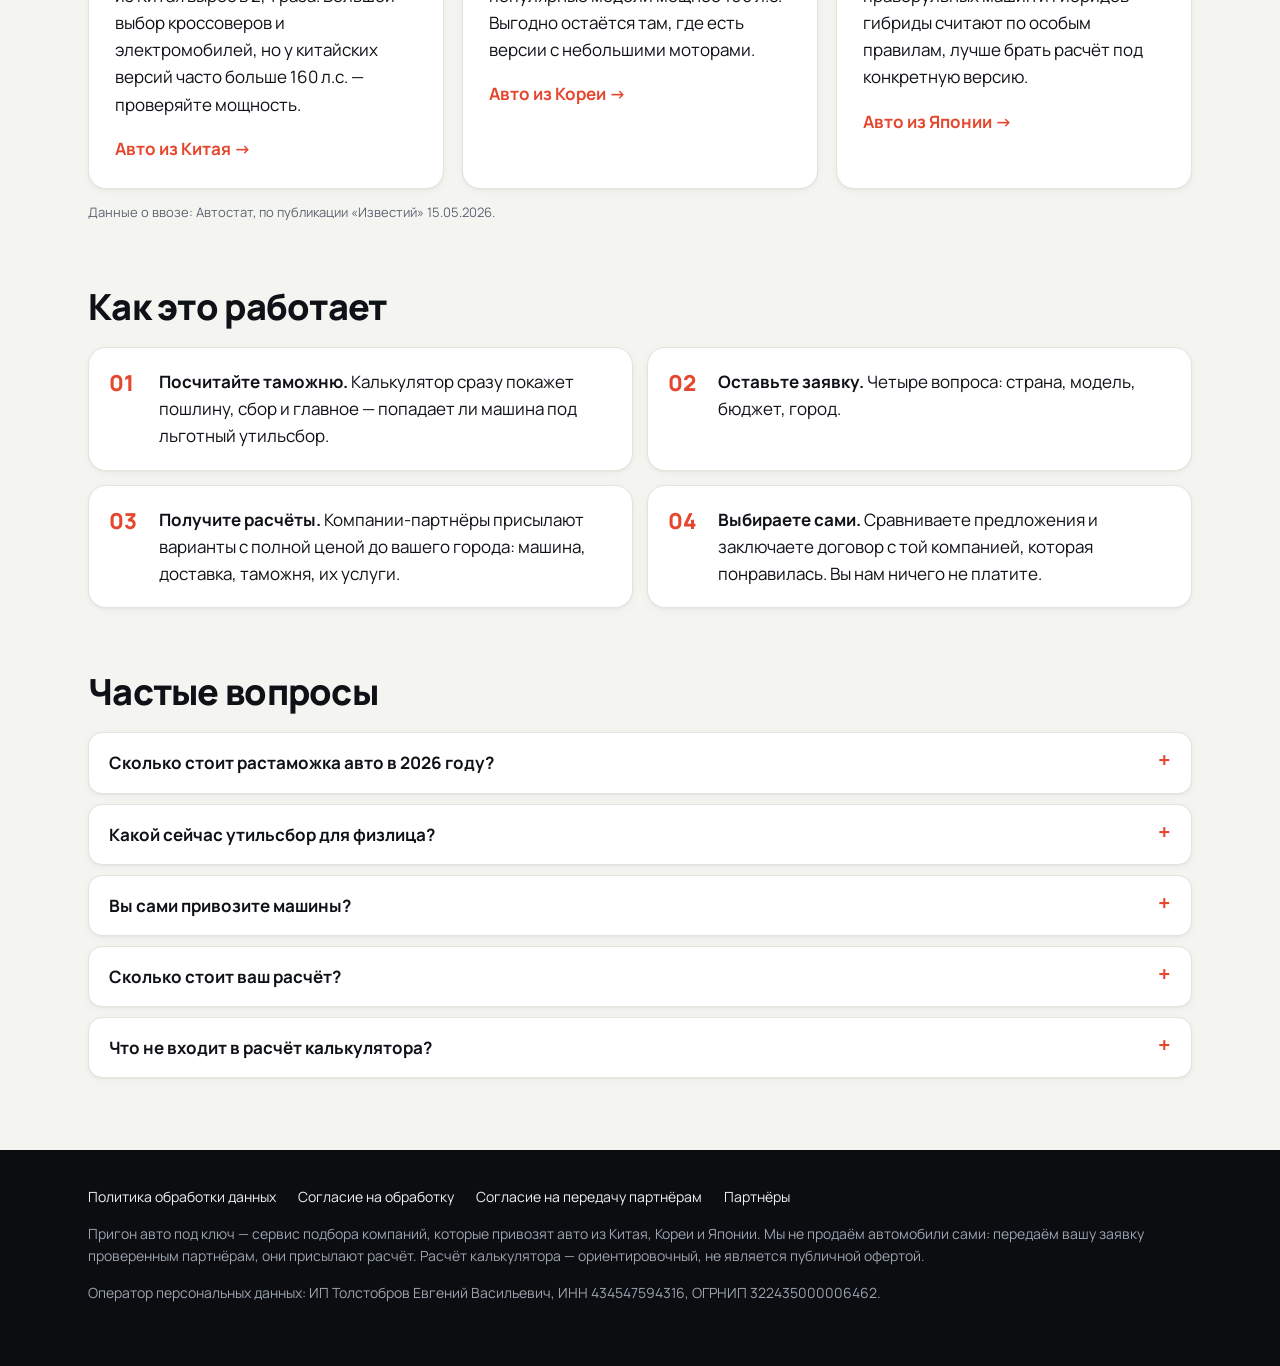
==== commit 5d7968aa: "Премиальный дизайн: тёмный герой, Manrope, металлик-кроссовер с отражением, тени и ритм Co-Authored-" ====
--- a/index.html
+++ b/index.html
@@ -11,64 +11,76 @@
 <meta property="og:description" content="Посчитайте пошлину и утильсбор с учётом правила 160 л.с. и получите бесплатные расчёты под ключ от нескольких компаний, которые возят авто под заказ.">
 <meta property="og:type" content="website">
 <meta property="og:url" content="https://prigon.tolstobrovevgeniy.ru/">
+<link rel="preconnect" href="https://fonts.googleapis.com">
+<link rel="preconnect" href="https://fonts.gstatic.com" crossorigin>
+<link rel="stylesheet" href="https://fonts.googleapis.com/css2?family=Manrope:wght@400;500;600;700;800&display=swap">
 <link rel="stylesheet" href="/styles.css">
 <script type="application/ld+json">{"@context":"https://schema.org","@type":"FAQPage","mainEntity":[{"@type":"Question","name":"Сколько стоит растаможка авто в 2026 году?","acceptedAnswer":{"@type":"Answer","text":"Зависит от возраста, объёма, мощности и цены машины. Для авто 3–5 лет пошлина считается по объёму: например, 2,0 л — 2,7 € за см³, это около 5 400 € плюс сбор за оформление. Точную сумму покажет калькулятор выше."}},{"@type":"Question","name":"Какой сейчас утильсбор для физлица?","acceptedAnswer":{"@type":"Answer","text":"Льготный — 3 400 ₽ за машину до 3 лет и 5 200 ₽ за машину старше — только если мощность не больше 160 л.с. и объём не больше 3 литров. Мощнее — коммерческая ставка: в 2026 году от 900 000 ₽ за машину до 3 лет с мотором до 2 л. Подробно — в разборе утильсбора."}},{"@type":"Question","name":"Вы сами привозите машины?","acceptedAnswer":{"@type":"Answer","text":"Нет. Мы собираем заявки и передаём их компаниям, которые возят авто из Китая, Кореи и Японии. Так вы получаете несколько расчётов и сравниваете, а не верите первому продавцу."}},{"@type":"Question","name":"Сколько стоит ваш расчёт?","acceptedAnswer":{"@type":"Answer","text":"Бесплатно. Нам платят компании-партнёры."}},{"@type":"Question","name":"Что не входит в расчёт калькулятора?","acceptedAnswer":{"@type":"Answer","text":"Цена доставки до России, комиссия компании, СБКТС и ЭПТС, доставка до вашего города. Их называют компании в ответ на заявку — они зависят от конкретной машины и маршрута."}}]}</script>
 
 </head>
 <body>
-<header class="top"><div class="wrap">
-  <a class="logo" href="/">Пригон авто <span>под ключ</span></a>
+<header class="top on-dark"><div class="wrap">
+  <a class="logo" href="/"><svg class="logo-mark" viewBox="0 0 32 32" aria-hidden="true"><rect width="32" height="32" rx="9" fill="#e5462e"/><path d="M9 24V8h14v16h-4.2V11.8h-5.6V24z" fill="#fff"/></svg><span class="logo-text">Пригон авто <span>под ключ</span></span></a>
   <nav class="menu"><a href="/iz-kitaya/">Из Китая</a><a href="/iz-korei/">Из Кореи</a><a href="/iz-yaponii/">Из Японии</a><a href="/kalkulyator-rastamozhki/">Калькулятор</a><a href="/utilsbor-2026/">Утильсбор 2026</a><a href="/stati/">Статьи</a></nav>
 </div></header>
-
-<main class="wrap">
-
-<section class="hero hero-home">
+<div class="band-dark"><section class="hero-home wrap">
  <div class="hero-text">
-  <h1>Сколько выйдет авто из Китая, Кореи или Японии под ключ в 2026</h1>
-  <p class="lead">Сейчас машина до 160 л.с. растамаживается с утильсбором 3 400 или 5 200 ₽, а мощнее — от 900 тыс. ₽. С 1 января 2027 эта ставка вырастет ещё на 10 %. Калькулятор покажет, куда попадает ваша машина, до того, как вы внесёте предоплату. А точную цену до вашего города пришлют сразу несколько компаний.</p>
-  <ul class="badges"><li>Ставки ЕТТ для физлиц</li><li>Курс ЦБ на сегодня</li><li>Проверка порога 160 л.с.</li><li>Расчёты от 3 компаний бесплатно</li></ul>
-  <a class="btn btn-accent" href="#calc">Посчитать свою машину ↓</a>
+  <p class="eyebrow">Китай · Корея · Япония</p>
+  <h1>Сколько выйдет авто под ключ в 2026</h1>
+  <p class="lead">Машина до 160 л.с. растамаживается с утильсбором 3 400 или 5 200 ₽, мощнее — от 900 тыс. ₽, а с 1 января 2027 эта ставка вырастет ещё на 10 %. Проверьте свою машину до предоплаты — и получите полную цену до вашего города от нескольких компаний.</p>
+  <div class="hero-cta"><a class="btn btn-accent" href="#calc">Посчитать свою машину</a><a class="btn btn-ghost-dark" href="/utilsbor-2026/">Что с утильсбором</a></div>
+  <dl class="stats">
+    <div><dt>3</dt><dd>страны: Китай, Корея, Япония</dd></div>
+    <div><dt>160 л.с.</dt><dd>порог льготного утильсбора</dd></div>
+    <div><dt>0 ₽</dt><dd>расчёт и подбор для вас</dd></div>
+  </dl>
  </div>
  
 <div class="car-scene" aria-hidden="true">
   <div class="route"><span>Везём</span><span class="route-words"><b>из Китая</b><b>из Кореи</b><b>из Японии</b></span><span>→ до вашего города</span></div>
-  <svg viewBox="0 0 520 260" role="img">
+  <svg viewBox="0 0 520 300" role="img">
     <defs>
       <linearGradient id="body" x1="0" y1="0" x2="0" y2="1">
-        <stop offset="0" stop-color="#3a4252"/><stop offset=".55" stop-color="#1b2029"/><stop offset="1" stop-color="#0f1217"/>
+        <stop offset="0" stop-color="#f4f6f9"/><stop offset=".45" stop-color="#c3cad4"/><stop offset=".7" stop-color="#8a93a0"/><stop offset="1" stop-color="#5b636f"/>
       </linearGradient>
       <linearGradient id="glass" x1="0" y1="0" x2="1" y2="1">
-        <stop offset="0" stop-color="#9fb4cc"/><stop offset="1" stop-color="#3d4a5c"/>
+        <stop offset="0" stop-color="#3a4658"/><stop offset=".6" stop-color="#141a24"/><stop offset="1" stop-color="#0b0f16"/>
       </linearGradient>
       <radialGradient id="shadow" cx=".5" cy=".5" r=".5">
-        <stop offset="0" stop-color="#000" stop-opacity=".35"/><stop offset="1" stop-color="#000" stop-opacity="0"/>
+        <stop offset="0" stop-color="#000" stop-opacity=".7"/><stop offset="1" stop-color="#000" stop-opacity="0"/>
       </radialGradient>
+      <radialGradient id="spot" cx=".5" cy="0" r=".9">
+        <stop offset="0" stop-color="#ffffff" stop-opacity=".16"/><stop offset="1" stop-color="#ffffff" stop-opacity="0"/>
+      </radialGradient>
+      <linearGradient id="fade" x1="0" y1="0" x2="0" y2="1">
+        <stop offset="0" stop-color="#fff" stop-opacity=".22"/><stop offset=".5" stop-color="#fff" stop-opacity="0"/>
+      </linearGradient>
+      <mask id="reflect"><rect x="0" y="228" width="520" height="80" fill="url(#fade)"/></mask>
       <radialGradient id="beam" cx="0" cy=".5" r="1">
         <stop offset="0" stop-color="#fff6d6" stop-opacity=".9"/><stop offset="1" stop-color="#fff6d6" stop-opacity="0"/>
       </radialGradient>
     </defs>
     <g class="road">
-      <rect x="0" y="228" width="520" height="4" rx="2" fill="#d7dce3"/>
+      <rect x="0" y="228" width="520" height="1.5" fill="#3a414d"/>
       <g class="dashes"><rect x="0" y="244" width="40" height="4" rx="2"/><rect x="90" y="244" width="40" height="4" rx="2"/><rect x="180" y="244" width="40" height="4" rx="2"/><rect x="270" y="244" width="40" height="4" rx="2"/><rect x="360" y="244" width="40" height="4" rx="2"/><rect x="450" y="244" width="40" height="4" rx="2"/><rect x="540" y="244" width="40" height="4" rx="2"/><rect x="630" y="244" width="40" height="4" rx="2"/></g>
     </g>
     <ellipse cx="265" cy="227" rx="235" ry="12" fill="url(#shadow)"/>
-    <g class="car">
+    <g class="car" id="carg">
       <path class="beam" d="M470 142 L520 124 L520 170 Z" fill="url(#beam)"/>
       <!-- кузов кроссовера: высокий клиренс, ровная крыша, вертикальная пятая дверь -->
       <path d="M62 182 L58 150 L60 122 Q64 106 82 94 Q94 86 116 85 L288 82 Q300 82 308 88 L358 126 L446 134 Q466 136 470 150 L472 174 Q472 182 464 182 L433 182 A48 48 0 0 0 337 182 L188 182 A48 48 0 0 0 92 182 Z" fill="url(#body)"/>
       <!-- рейлинги -->
-      <g fill="#8d97a6"><rect x="118" y="77" width="164" height="4" rx="2"/><rect x="124" y="79" width="6" height="7" rx="1"/><rect x="272" y="78" width="6" height="7" rx="1"/></g>
+      <g fill="#2a2f37"><rect x="118" y="77" width="164" height="4" rx="2"/><rect x="124" y="79" width="6" height="7" rx="1"/><rect x="272" y="78" width="6" height="7" rx="1"/></g>
       <!-- окна -->
       <path d="M72 124 L80 108 Q88 97 106 94 L168 92 L168 124 Z" fill="url(#glass)"/>
       <path d="M176 92 L248 90 L248 124 L176 124 Z" fill="url(#glass)"/>
       <path d="M256 90 L288 89 Q298 89 304 95 L336 124 L256 124 Z" fill="url(#glass)"/>
       <!-- зеркало -->
-      <path d="M322 118 L336 114 L338 124 L324 125 Z" fill="#1b2029"/>
+      <path d="M322 118 L336 114 L338 124 L324 125 Z" fill="#6d7582"/>
       <!-- молдинг и ручки -->
-      <path d="M60 146 L470 146" stroke="#e5462e" stroke-width="3" opacity=".9"/>
-      <rect x="150" y="134" width="22" height="4" rx="2" fill="#8d97a6"/>
-      <rect x="262" y="134" width="22" height="4" rx="2" fill="#8d97a6"/>
+      <path d="M60 146 L470 146" stroke="#e5462e" stroke-width="2.5"/>
+      <rect x="150" y="134" width="22" height="4" rx="2" fill="#6d7582"/>
+      <rect x="262" y="134" width="22" height="4" rx="2" fill="#6d7582"/>
       <!-- пластиковые накладки: арки и пороги -->
       <path d="M92 182 A48 48 0 0 1 188 182 M337 182 A48 48 0 0 1 433 182" fill="none" stroke="#0b0d10" stroke-width="8"/>
       <path d="M188 176 L337 176 L337 184 L188 184 Z M60 172 L92 172 L92 182 L62 182 Z M433 172 L470 172 L468 182 L433 182 Z" fill="#0b0d10"/>
@@ -86,10 +98,14 @@
         <circle cx="385" cy="190" r="7" fill="#e5462e"/>
       </g>
     </g>
+    <g mask="url(#reflect)"><use href="#carg" transform="translate(0 456) scale(1 -1)"/></g>
   </svg>
   <div class="hp-chip"><b>160 л.с.</b> — порог льготы</div>
 </div>
-</section>
+</section></div>
+
+<main class="wrap">
+
 <div class="grid2">
 <form id="calc" class="card" novalidate>
   <h2>Калькулятор растаможки</h2>
--- a/styles.css
+++ b/styles.css
@@ -1,109 +1,70 @@
+/* Пригон авто под ключ — премиальная система: графит + металлик + один красный акцент */
 :root {
-  --bg: #f6f7f9; --card: #fff; --ink: #14181f; --muted: #5b6573; --line: #e3e7ed;
-  --accent: #e5462e; --accent-ink: #fff; --ok: #1f8a4c; --ok-bg: #e9f7ef; --bad: #b3261e; --bad-bg: #fdecea;
-  --radius: 14px; --max: 1080px;
+  --bg: #f4f4f1; --card: #ffffff; --ink: #0e1116; --ink-2: #2a2f37; --muted: #5d6572; --line: #e4e4de;
+  --dark: #0b0d11; --dark-2: #151920; --dark-line: #262b33; --on-dark: #eef0f3; --on-dark-muted: #9aa3af;
+  --accent: #e5462e; --accent-2: #c7341f; --accent-ink: #fff;
+  --ok: #17794a; --ok-bg: #e8f5ee; --bad: #b3261e; --bad-bg: #fcebe9;
+  --radius: 18px; --max: 1160px;
+  --shadow-sm: 0 1px 2px rgba(14,17,22,.04), 0 2px 8px rgba(14,17,22,.04);
+  --shadow: 0 1px 2px rgba(14,17,22,.05), 0 12px 32px -8px rgba(14,17,22,.12);
+  --font: "Manrope", -apple-system, BlinkMacSystemFont, "Segoe UI", Roboto, Arial, sans-serif;
 }
 * { box-sizing: border-box; }
-html { -webkit-text-size-adjust: 100%; }
-body { margin: 0; background: var(--bg); color: var(--ink); font: 17px/1.55 -apple-system, BlinkMacSystemFont, "Segoe UI", Roboto, Arial, sans-serif; }
+html { -webkit-text-size-adjust: 100%; scroll-behavior: smooth; }
+body { margin: 0; background: var(--bg); color: var(--ink); font: 17px/1.6 var(--font); -webkit-font-smoothing: antialiased; }
 a { color: inherit; }
 img { max-width: 100%; }
+h1, h2, h3 { letter-spacing: -.02em; font-weight: 800; }
 .wrap { max-width: var(--max); margin: 0 auto; padding: 0 16px; }
+@media (min-width: 700px) { .wrap { padding: 0 28px; } }
 
-header.top { background: var(--card); border-bottom: 1px solid var(--line); }
-header.top .wrap { display: flex; align-items: center; justify-content: space-between; gap: 12px; min-height: 60px; flex-wrap: wrap; }
-.logo { font-weight: 800; text-decoration: none; font-size: 19px; }
-.logo span { color: var(--accent); }
-nav.menu { display: flex; gap: 16px; flex-wrap: wrap; font-size: 15px; }
-nav.menu a { text-decoration: none; color: var(--muted); }
-nav.menu a:hover { color: var(--ink); }
+/* ---------- Шапка ---------- */
+header.top { position: sticky; top: 0; z-index: 20; background: rgba(244,244,241,.82); backdrop-filter: saturate(160%) blur(14px); -webkit-backdrop-filter: saturate(160%) blur(14px); border-bottom: 1px solid var(--line); }
+header.top.on-dark { background: var(--dark); border-bottom-color: var(--dark-line); color: var(--on-dark); }
+header.top .wrap { display: flex; align-items: center; justify-content: space-between; gap: 12px 20px; min-height: 64px; flex-wrap: wrap; }
+.logo { display: inline-flex; align-items: center; gap: 10px; font-weight: 800; text-decoration: none; font-size: 18px; letter-spacing: -.01em; }
+.logo-mark { width: 30px; height: 30px; flex: none; }
+.logo-text span { color: var(--accent); }
+nav.menu { display: flex; gap: 6px 20px; flex-wrap: wrap; font-size: 15px; font-weight: 500; }
+nav.menu a { text-decoration: none; color: var(--muted); transition: color .15s; }
+header.top.on-dark nav.menu a { color: var(--on-dark-muted); }
+nav.menu a:hover, header.top.on-dark nav.menu a:hover { color: var(--accent); }
+@media (max-width: 700px) { nav.menu { font-size: 14px; gap: 4px 14px; padding-bottom: 10px; } }
 
-.crumbs { font-size: 14px; color: var(--muted); margin: 16px 0 0; }
+.crumbs { font-size: 14px; color: var(--muted); margin: 20px auto 0; }
 .crumbs a { color: var(--muted); }
 
-.hero { padding: 36px 0 12px; }
-.hero h1 { font-size: clamp(28px, 5vw, 44px); line-height: 1.12; margin: 0 0 14px; letter-spacing: -.01em; }
-.hero p.lead { font-size: 19px; color: var(--muted); max-width: 720px; margin: 0 0 18px; }
-.badges { display: flex; flex-wrap: wrap; gap: 8px; margin: 0; padding: 0; list-style: none; }
-.badges li { background: var(--card); border: 1px solid var(--line); border-radius: 999px; padding: 6px 12px; font-size: 14px; }
+/* ---------- Тёмный главный экран ---------- */
+.band-dark { background:
+    radial-gradient(900px 480px at 78% 30%, rgba(229,70,46,.16), transparent 60%),
+    radial-gradient(700px 420px at 10% 0%, rgba(255,255,255,.06), transparent 60%),
+    linear-gradient(180deg, var(--dark) 0%, var(--dark-2) 100%);
+  color: var(--on-dark); border-bottom: 1px solid var(--dark-line); }
+.hero-home { display: grid; grid-template-columns: 1fr 1.05fr; gap: 32px; align-items: center; padding-top: 56px; padding-bottom: 56px; }
+@media (max-width: 900px) { .hero-home { grid-template-columns: 1fr; padding-top: 28px; padding-bottom: 36px; gap: 8px; } .car-scene { order: -1; } }
+.eyebrow { text-transform: uppercase; letter-spacing: .16em; font-size: 12px; font-weight: 700; color: var(--accent); margin: 0 0 14px; }
+.hero-home h1 { font-size: clamp(34px, 5.4vw, 60px); line-height: 1.04; margin: 0 0 18px; color: #fff; }
+.hero-home .lead { font-size: 18px; color: var(--on-dark-muted); margin: 0 0 26px; max-width: 560px; }
+.hero-cta { display: flex; flex-wrap: wrap; gap: 12px; }
+.hero-cta .btn { margin-top: 0; }
+.stats { display: grid; grid-template-columns: repeat(3, 1fr); gap: 16px; margin: 36px 0 0; padding-top: 24px; border-top: 1px solid var(--dark-line); }
+.stats div { margin: 0; }
+.stats dt { font-size: 26px; font-weight: 800; color: #fff; letter-spacing: -.02em; }
+.stats dd { margin: 2px 0 0; font-size: 13px; color: var(--on-dark-muted); line-height: 1.35; }
+@media (max-width: 480px) { .stats dt { font-size: 21px; } }
 
-.grid2 { display: grid; grid-template-columns: 1.1fr 1fr; gap: 20px; align-items: start; margin: 24px 0; }
-@media (max-width: 860px) { .grid2 { grid-template-columns: 1fr; } }
-
-.card { background: var(--card); border: 1px solid var(--line); border-radius: var(--radius); padding: 22px; }
-.card h2 { margin-top: 0; font-size: 22px; }
-
-form label { display: block; font-size: 14px; color: var(--muted); margin: 12px 0 4px; }
-input, select, textarea { width: 100%; font: inherit; padding: 11px 12px; border: 1px solid var(--line); border-radius: 10px; background: #fff; color: var(--ink); }
-input:focus, select:focus { outline: 2px solid var(--accent); outline-offset: 0; border-color: transparent; }
-.row { display: grid; grid-template-columns: 1fr 1fr; gap: 12px; }
-.row3 { display: grid; grid-template-columns: 1fr 1fr 1fr; gap: 12px; }
-@media (max-width: 520px) { .row3 { grid-template-columns: 1fr 1fr; } }
-#calc.no-ice .ice-only { opacity: .45; pointer-events: none; }
-
-.btn { display: inline-block; border: 0; border-radius: 12px; padding: 14px 20px; font: inherit; font-weight: 700; cursor: pointer; text-decoration: none; background: var(--ink); color: #fff; margin-top: 16px; }
-.btn-accent { background: var(--accent); color: var(--accent-ink); }
-.btn:disabled { opacity: .6; cursor: wait; }
-.btn.ghost { background: transparent; color: var(--muted); border: 1px solid var(--line); }
-
-.breakdown { width: 100%; border-collapse: collapse; margin-top: 16px; font-size: 16px; }
-.breakdown td { padding: 8px 0; border-bottom: 1px solid var(--line); }
-.breakdown td:last-child { text-align: right; white-space: nowrap; }
-.breakdown tr.sum td { font-weight: 800; border-bottom: 0; font-size: 18px; }
-.ok { background: var(--ok-bg); color: var(--ok); padding: 10px 12px; border-radius: 10px; font-size: 15px; }
-.bad { color: var(--bad); }
-.bad-box, .warn { background: var(--bad-bg); color: var(--bad); padding: 10px 12px; border-radius: 10px; font-size: 15px; }
-.muted { color: var(--muted); }
-.small { font-size: 13px; }
-
-.quiz-head { display: flex; justify-content: space-between; align-items: center; font-size: 14px; color: var(--muted); }
-.progress { height: 6px; background: var(--line); border-radius: 99px; overflow: hidden; margin: 8px 0 14px; }
-#quiz-progress { height: 100%; width: 20%; background: var(--accent); transition: width .25s; }
-.step h3 { margin: 4px 0 10px; font-size: 20px; }
-.opts { display: grid; gap: 8px; }
-.opts label { display: flex; align-items: center; gap: 10px; margin: 0; padding: 12px; border: 1px solid var(--line); border-radius: 10px; color: var(--ink); font-size: 16px; cursor: pointer; }
-.opts input { width: auto; }
-.opts label:has(input:checked) { border-color: var(--accent); background: #fff5f3; }
-.consents label { display: flex; gap: 10px; align-items: flex-start; font-size: 13px; line-height: 1.4; margin: 8px 0; }
-.consents input { width: auto; margin-top: 2px; }
-.nav-btns { display: flex; gap: 10px; flex-wrap: wrap; }
-.hp { position: absolute; left: -5000px; }
-
-.section { margin: 36px 0; }
-.section h2 { font-size: 26px; margin: 0 0 12px; }
-.cards3 { display: grid; grid-template-columns: repeat(3, 1fr); gap: 16px; }
-@media (max-width: 860px) { .cards3 { grid-template-columns: 1fr; } }
-.cards3 .card h3 { margin: 0 0 8px; }
-.steps-list { counter-reset: s; list-style: none; padding: 0; display: grid; gap: 10px; }
-.steps-list li { counter-increment: s; background: var(--card); border: 1px solid var(--line); border-radius: 12px; padding: 14px 14px 14px 52px; position: relative; }
-.steps-list li::before { content: counter(s); position: absolute; left: 14px; top: 12px; width: 26px; height: 26px; border-radius: 50%; background: var(--accent); color: #fff; font-weight: 700; display: grid; place-items: center; font-size: 14px; }
-
-article.prose { background: var(--card); border: 1px solid var(--line); border-radius: var(--radius); padding: 24px; margin: 20px 0; }
-article.prose h2 { font-size: 24px; margin-top: 28px; }
-article.prose table { width: 100%; border-collapse: collapse; font-size: 15px; display: block; overflow-x: auto; }
-article.prose th, article.prose td { border: 1px solid var(--line); padding: 8px 10px; text-align: left; }
-details { background: var(--card); border: 1px solid var(--line); border-radius: 12px; padding: 12px 16px; margin: 8px 0; }
-details summary { font-weight: 700; cursor: pointer; }
-
-footer.bottom { margin-top: 48px; padding: 24px 0 40px; border-top: 1px solid var(--line); font-size: 14px; color: var(--muted); }
-footer.bottom a { color: var(--muted); }
-footer.bottom .links { display: flex; gap: 16px; flex-wrap: wrap; margin-bottom: 10px; }
-
-/* ---------- Главный экран с машиной ---------- */
-.hero-home { display: grid; grid-template-columns: 1.05fr 1fr; gap: 24px; align-items: center; }
-.hero-home .btn { margin-top: 18px; }
-@media (max-width: 860px) { .hero-home { grid-template-columns: 1fr; } .car-scene { order: -1; } }
-.car-scene { position: relative; background: radial-gradient(120% 90% at 70% 20%, #fff 0%, #eef1f5 60%, #e4e8ee 100%); border: 1px solid var(--line); border-radius: 20px; padding: 18px 12px 8px; overflow: hidden; }
+/* ---------- Машина ---------- */
+.car-scene { position: relative; }
 .car-scene svg { display: block; width: 100%; height: auto; }
-.route { display: flex; flex-wrap: wrap; align-items: center; gap: 6px; justify-content: center; font-size: 15px; color: var(--muted); margin-bottom: 4px; }
-.route-words { position: relative; display: inline-block; height: 1.5em; min-width: 7.5em; overflow: hidden; vertical-align: bottom; }
-.route-words b { position: absolute; left: 0; right: 0; text-align: center; color: var(--accent); opacity: 0; animation: word 9s infinite; }
+.route { display: flex; flex-wrap: wrap; align-items: center; gap: 6px; justify-content: center; font-size: 14px; color: var(--on-dark-muted); margin-bottom: 0; }
+.route-words { position: relative; display: inline-block; height: 1.6em; min-width: 7.5em; overflow: hidden; vertical-align: bottom; }
+.route-words b { position: absolute; left: 0; right: 0; text-align: center; color: #fff; opacity: 0; animation: word 9s infinite; }
 .route-words b:nth-child(2) { animation-delay: 3s; }
 .route-words b:nth-child(3) { animation-delay: 6s; }
 @keyframes word { 0% { opacity: 0; transform: translateY(100%); } 4%, 30% { opacity: 1; transform: none; } 34%, 100% { opacity: 0; transform: translateY(-100%); } }
-.hp-chip { position: absolute; top: 56px; right: 14px; background: var(--ink); color: #fff; font-size: 13px; padding: 6px 10px; border-radius: 999px; box-shadow: 0 6px 18px rgba(0,0,0,.15); animation: float 4s ease-in-out infinite; }
-.hp-chip b { color: #ffb4a6; }
-.dashes rect { fill: #aab3bf; }
+.hp-chip { position: absolute; top: 44px; right: 6px; background: rgba(255,255,255,.08); border: 1px solid rgba(255,255,255,.14); backdrop-filter: blur(8px); -webkit-backdrop-filter: blur(8px); color: var(--on-dark); font-size: 13px; padding: 7px 12px; border-radius: 999px; animation: float 4s ease-in-out infinite; }
+.hp-chip b { color: #ff8a73; }
+.dashes rect { fill: #3a414d; }
 .dashes { animation: road .7s linear infinite; }
 @keyframes road { to { transform: translateX(-90px); } }
 .wheel { animation: spin .6s linear infinite; }
@@ -111,9 +72,96 @@
 .car { animation: bob .5s ease-in-out infinite alternate; }
 @keyframes bob { to { transform: translateY(1.5px); } }
 .beam { animation: beam 3s ease-in-out infinite; }
-@keyframes beam { 0%, 100% { opacity: .55; } 50% { opacity: .95; } }
+@keyframes beam { 0%, 100% { opacity: .5; } 50% { opacity: .95; } }
 @keyframes float { 0%, 100% { transform: translateY(0); } 50% { transform: translateY(-6px); } }
 @media (prefers-reduced-motion: reduce) {
   .dashes, .wheel, .car, .beam, .hp-chip { animation: none; }
   .route-words b { animation: none; opacity: 0; } .route-words b:first-child { opacity: 1; }
 }
+
+/* ---------- Обычные страницы ---------- */
+.hero { padding: 40px 0 8px; }
+.hero h1 { font-size: clamp(30px, 4.6vw, 48px); line-height: 1.08; margin: 0 0 14px; }
+.hero p.lead { font-size: 19px; color: var(--muted); max-width: 720px; margin: 0 0 18px; }
+.badges { display: flex; flex-wrap: wrap; gap: 8px; margin: 0; padding: 0; list-style: none; }
+.badges li { background: var(--card); border: 1px solid var(--line); border-radius: 999px; padding: 6px 12px; font-size: 14px; }
+
+.grid2 { display: grid; grid-template-columns: 1.1fr 1fr; gap: 24px; align-items: start; margin: 32px 0; }
+@media (max-width: 900px) { .grid2 { grid-template-columns: 1fr; } }
+
+.card { background: var(--card); border: 1px solid var(--line); border-radius: var(--radius); padding: 26px; box-shadow: var(--shadow-sm); }
+.card h2 { margin-top: 0; font-size: 24px; }
+#calc, #quiz { box-shadow: var(--shadow); scroll-margin-top: 84px; }
+
+form label { display: block; font-size: 13px; font-weight: 600; color: var(--muted); margin: 14px 0 6px; }
+input, select, textarea { width: 100%; font: inherit; font-size: 16px; padding: 12px 14px; border: 1px solid var(--line); border-radius: 12px; background: #fafaf8; color: var(--ink); transition: border-color .15s, background .15s; }
+input:hover, select:hover { border-color: #d2d2ca; }
+input:focus, select:focus { outline: 2px solid var(--accent); outline-offset: 0; border-color: transparent; background: #fff; }
+.row { display: grid; grid-template-columns: 1fr 1fr; gap: 12px; }
+.row3 { display: grid; grid-template-columns: 1fr 1fr 1fr; gap: 12px; }
+@media (max-width: 520px) { .row3 { grid-template-columns: 1fr 1fr; } }
+#calc.no-ice .ice-only { opacity: .45; pointer-events: none; }
+
+.btn { display: inline-flex; align-items: center; justify-content: center; gap: 8px; border: 0; border-radius: 14px; padding: 15px 22px; font: inherit; font-weight: 700; font-size: 16px; cursor: pointer; text-decoration: none; background: var(--ink); color: #fff; margin-top: 18px; transition: transform .15s, box-shadow .15s, background .15s; }
+.btn:hover { transform: translateY(-1px); }
+.btn-accent { background: linear-gradient(180deg, #ef5a41 0%, var(--accent) 55%, var(--accent-2) 100%); color: var(--accent-ink); box-shadow: 0 1px 0 rgba(255,255,255,.25) inset, 0 10px 24px -8px rgba(229,70,46,.6); }
+.btn-accent:hover { box-shadow: 0 1px 0 rgba(255,255,255,.25) inset, 0 14px 30px -8px rgba(229,70,46,.7); }
+.btn-ghost-dark { background: rgba(255,255,255,.06); color: var(--on-dark); border: 1px solid rgba(255,255,255,.16); }
+.btn-ghost-dark:hover { background: rgba(255,255,255,.12); }
+.btn:disabled { opacity: .6; cursor: wait; transform: none; }
+.btn.ghost { background: transparent; color: var(--muted); border: 1px solid var(--line); }
+
+.breakdown { width: 100%; border-collapse: collapse; margin-top: 18px; font-size: 16px; font-variant-numeric: tabular-nums; }
+.breakdown td { padding: 10px 0; border-bottom: 1px solid var(--line); }
+.breakdown td:last-child { text-align: right; white-space: nowrap; font-weight: 600; }
+.breakdown tr.sum td { font-weight: 800; border-bottom: 0; font-size: 19px; padding-top: 14px; }
+.ok { background: var(--ok-bg); color: var(--ok); padding: 12px 14px; border-radius: 12px; font-size: 15px; }
+.bad { color: var(--bad); }
+.bad-box, .warn { background: var(--bad-bg); color: var(--bad); padding: 12px 14px; border-radius: 12px; font-size: 15px; }
+.muted { color: var(--muted); }
+.small { font-size: 13px; }
+
+.quiz-head { display: flex; justify-content: space-between; align-items: center; font-size: 14px; color: var(--muted); }
+.quiz-head b { color: var(--ink); }
+.progress { height: 6px; background: #eeeee9; border-radius: 99px; overflow: hidden; margin: 10px 0 16px; }
+#quiz-progress { height: 100%; width: 20%; background: linear-gradient(90deg, #ef5a41, var(--accent-2)); transition: width .3s; }
+.step h3 { margin: 4px 0 12px; font-size: 21px; }
+.opts { display: grid; gap: 8px; }
+.opts label { display: flex; align-items: center; gap: 12px; margin: 0; padding: 14px; border: 1px solid var(--line); border-radius: 12px; color: var(--ink); font-size: 16px; font-weight: 500; cursor: pointer; background: #fafaf8; transition: border-color .15s, background .15s; }
+.opts label:hover { border-color: #d2d2ca; }
+.opts input { width: auto; accent-color: var(--accent); }
+.opts label:has(input:checked) { border-color: var(--accent); background: #fff4f1; }
+.consents label { display: flex; gap: 10px; align-items: flex-start; font-size: 13px; font-weight: 400; line-height: 1.45; margin: 8px 0; }
+.consents input { width: auto; margin-top: 2px; accent-color: var(--accent); }
+.nav-btns { display: flex; gap: 10px; flex-wrap: wrap; }
+.hp { position: absolute; left: -5000px; }
+
+.section { margin: 64px 0; }
+.section h2 { font-size: clamp(26px, 3.4vw, 36px); line-height: 1.12; margin: 0 0 20px; }
+.cards3 { display: grid; grid-template-columns: repeat(3, 1fr); gap: 18px; }
+@media (max-width: 900px) { .cards3 { grid-template-columns: 1fr; } }
+.cards3 .card { transition: transform .2s, box-shadow .2s; }
+.cards3 .card:hover { transform: translateY(-3px); box-shadow: var(--shadow); }
+.cards3 .card h3 { margin: 0 0 10px; font-size: 22px; }
+.cards3 .card a { font-weight: 700; color: var(--accent); text-decoration: none; }
+.steps-list { counter-reset: s; list-style: none; padding: 0; display: grid; grid-template-columns: repeat(2, 1fr); gap: 14px; }
+@media (max-width: 700px) { .steps-list { grid-template-columns: 1fr; } }
+.steps-list li { counter-increment: s; background: var(--card); border: 1px solid var(--line); border-radius: var(--radius); padding: 20px 20px 20px 70px; position: relative; box-shadow: var(--shadow-sm); }
+.steps-list li::before { content: "0" counter(s); position: absolute; left: 20px; top: 18px; font-weight: 800; font-size: 22px; color: var(--accent); letter-spacing: -.02em; }
+
+article.prose { background: var(--card); border: 1px solid var(--line); border-radius: var(--radius); padding: clamp(20px, 4vw, 44px); margin: 24px 0; box-shadow: var(--shadow-sm); }
+article.prose h1 { font-size: clamp(28px, 4vw, 42px); line-height: 1.1; margin-top: 0; }
+article.prose h2 { font-size: 26px; margin-top: 36px; }
+article.prose table { width: 100%; border-collapse: collapse; font-size: 15px; display: block; overflow-x: auto; font-variant-numeric: tabular-nums; }
+article.prose th { background: #f7f7f4; font-weight: 700; }
+article.prose th, article.prose td { border: 1px solid var(--line); padding: 10px 12px; text-align: left; }
+details { background: var(--card); border: 1px solid var(--line); border-radius: 14px; padding: 16px 20px; margin: 10px 0; box-shadow: var(--shadow-sm); }
+details summary { font-weight: 700; cursor: pointer; list-style: none; display: flex; justify-content: space-between; gap: 16px; }
+details summary::-webkit-details-marker { display: none; }
+details summary::after { content: "+"; color: var(--accent); font-size: 22px; line-height: 1; transition: transform .2s; }
+details[open] summary::after { transform: rotate(45deg); }
+
+footer.bottom { margin-top: 72px; padding: 36px 0 48px; background: var(--dark); color: var(--on-dark-muted); font-size: 14px; }
+footer.bottom a { color: var(--on-dark); text-decoration: none; }
+footer.bottom a:hover { color: var(--accent); }
+footer.bottom .links { display: flex; gap: 10px 22px; flex-wrap: wrap; margin-bottom: 14px; }
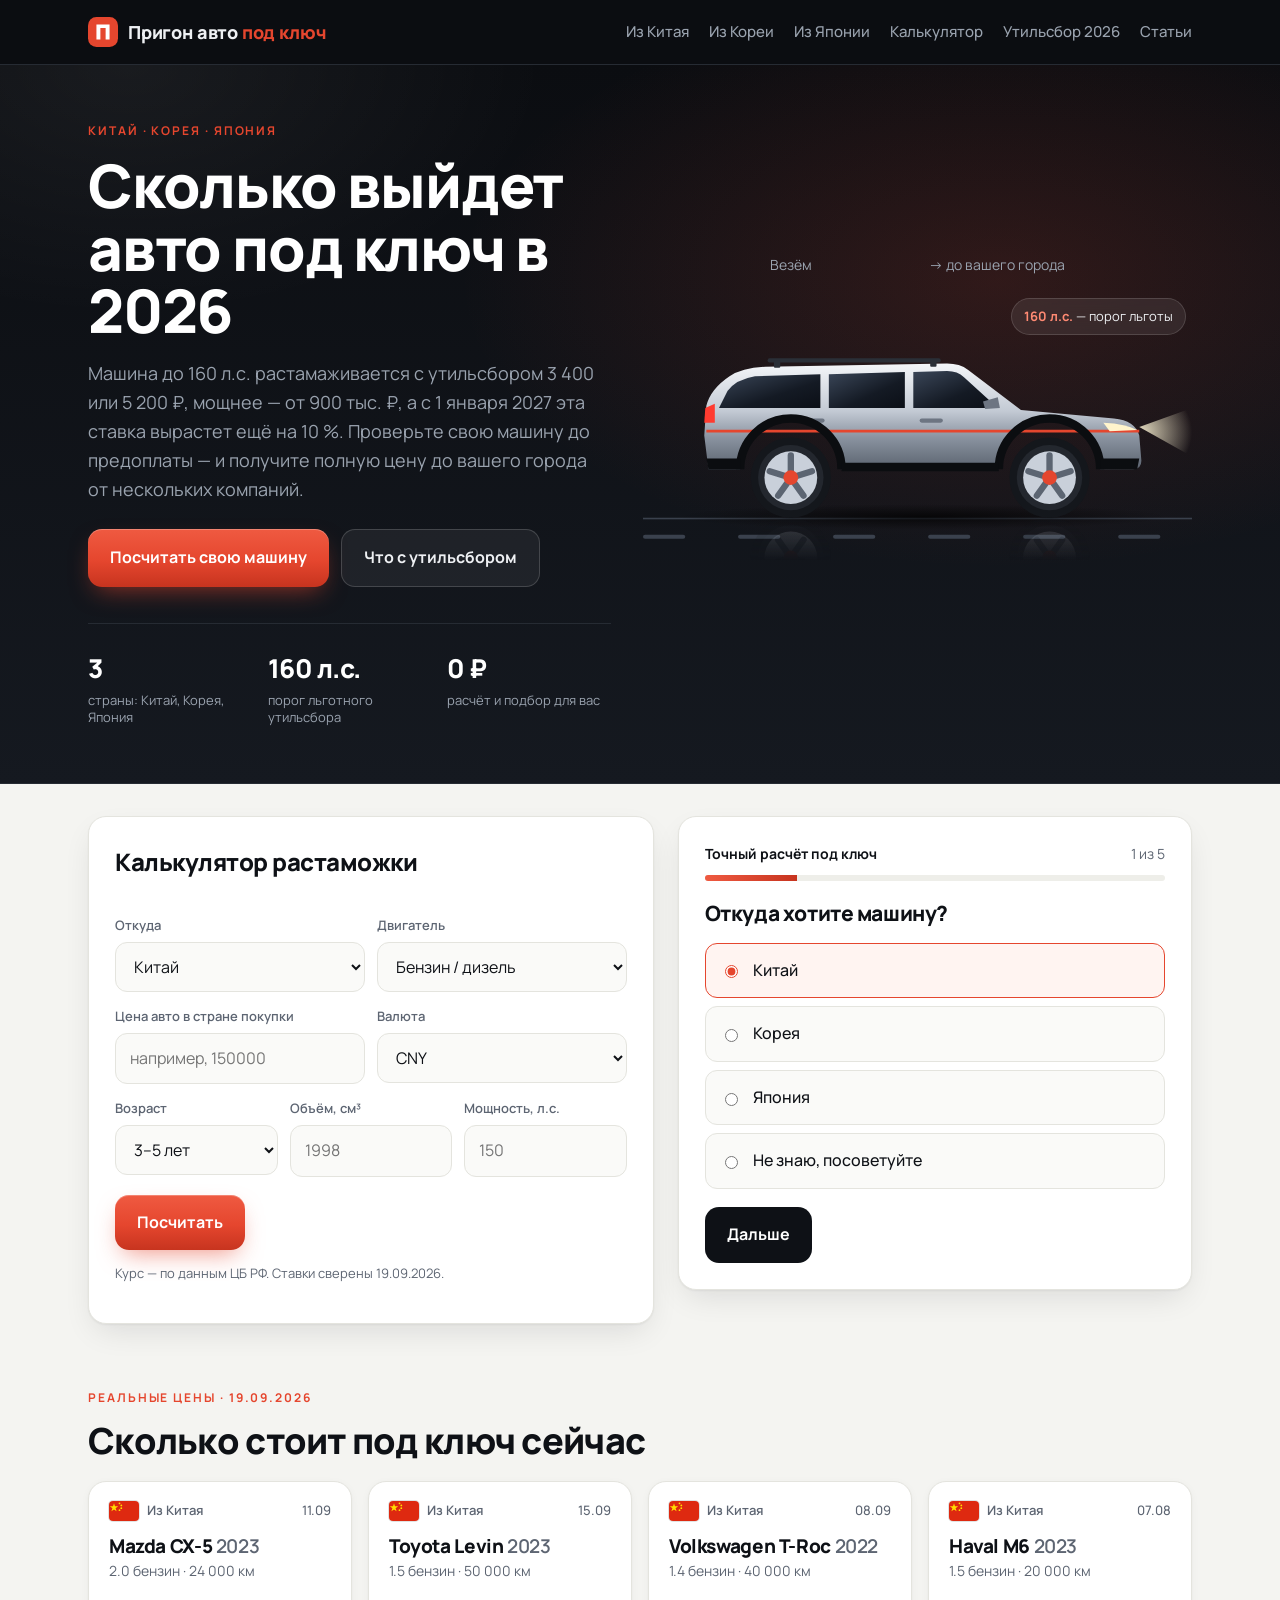
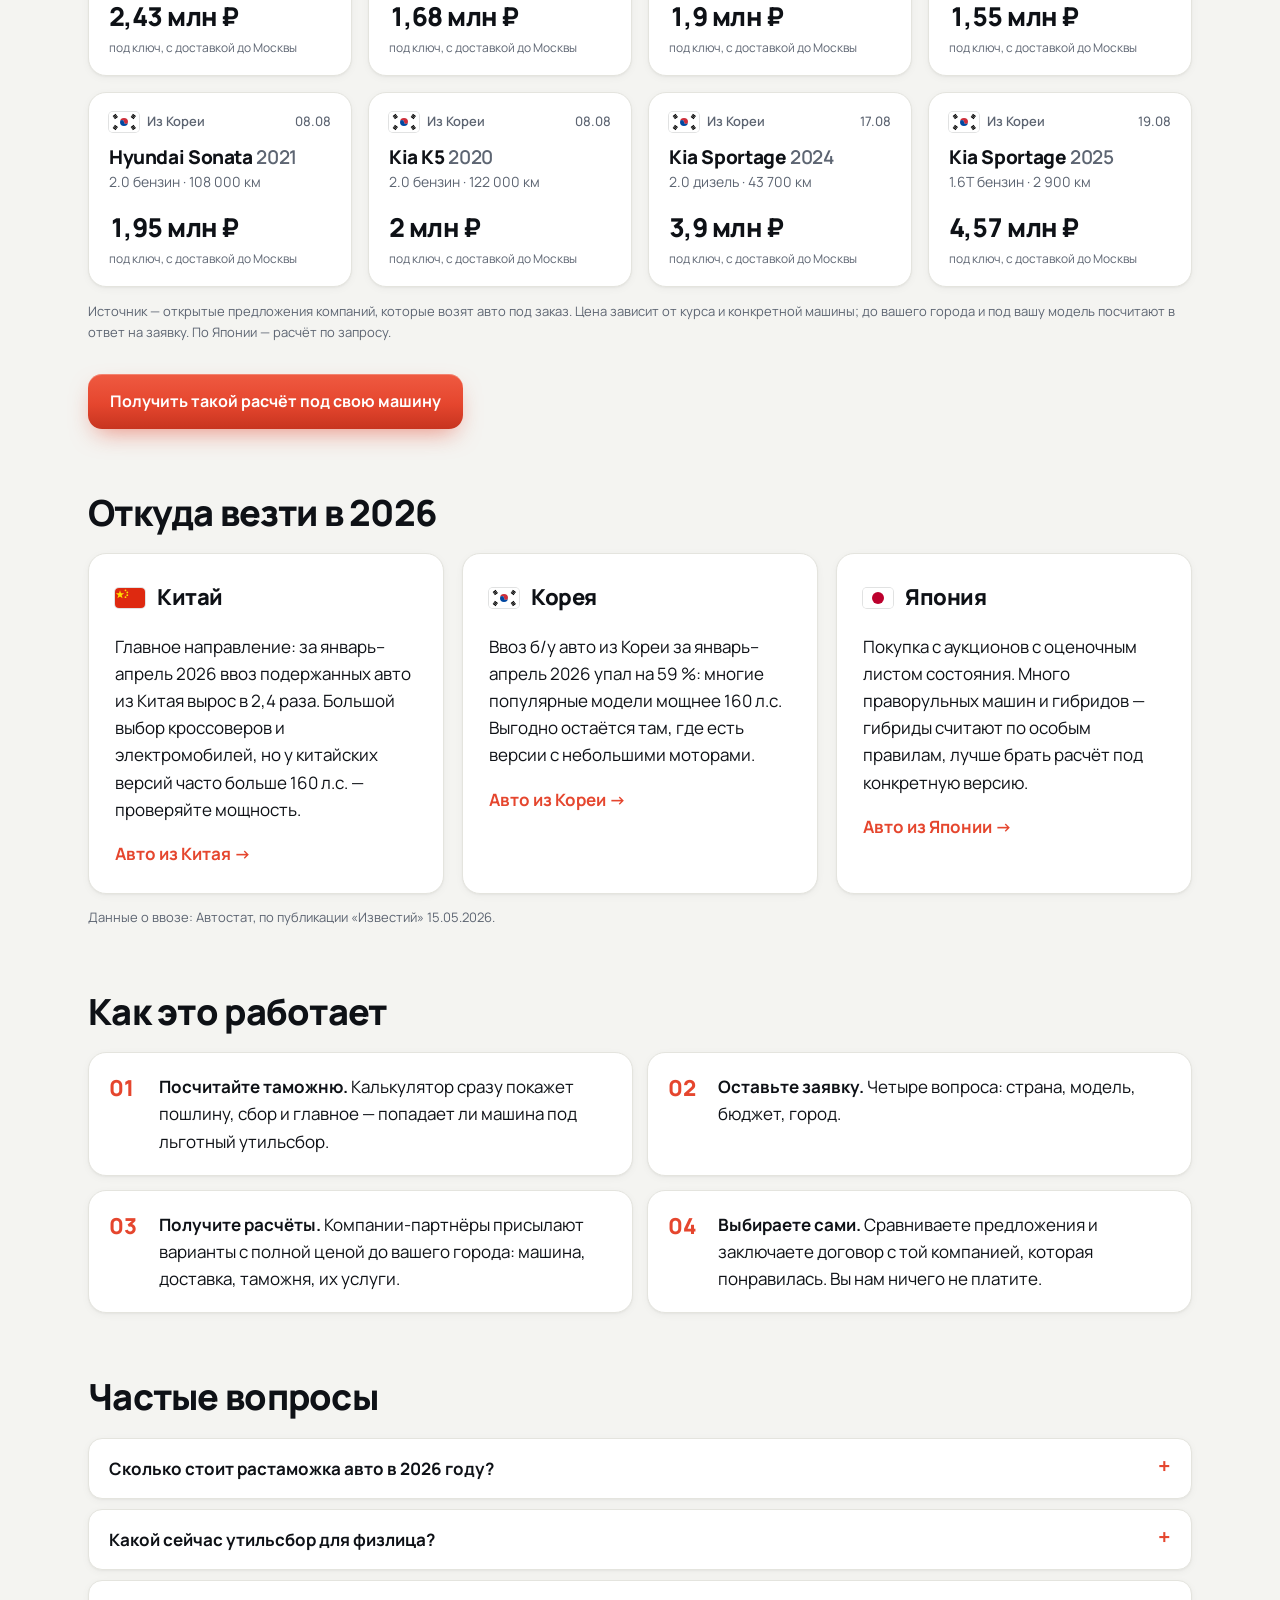
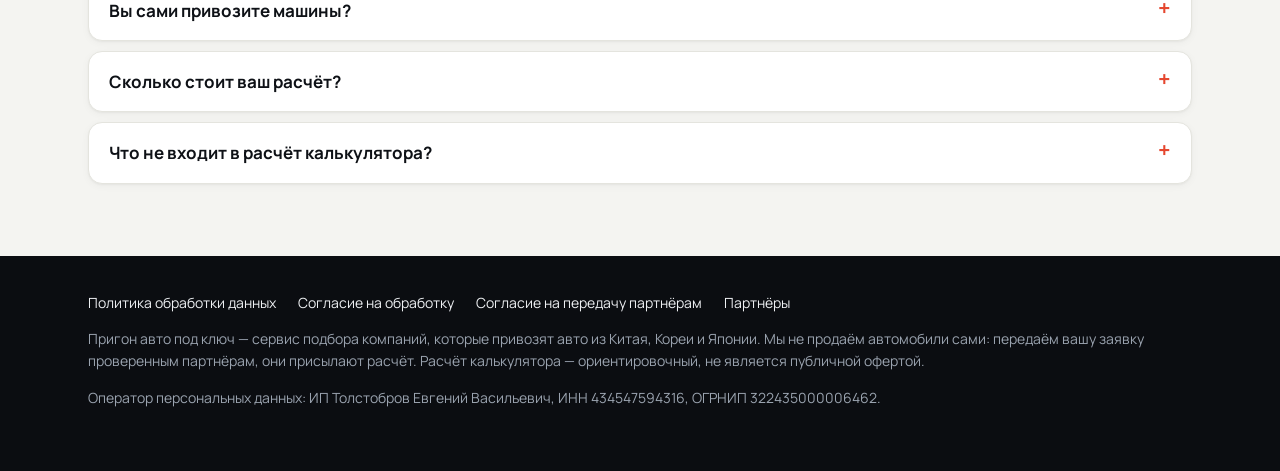
==== commit 8b3712a6: "Реальные цены под ключ (8 предложений авг–сен 2026) + флаги стран Co-Authored-By: Claude Opus 5 <nor" ====
--- a/index.html
+++ b/index.html
@@ -182,11 +182,76 @@
     <p class="muted small">Заявку получат до 3 компаний из списка партнёров. Звонят с вариантами и полной ценой до вашего города. Бесплатно.</p>
   </div>
 </form></div>
+
+<section class="section examples">
+  <p class="eyebrow">Реальные цены · 19.09.2026</p>
+  <h2>Сколько стоит под ключ сейчас</h2>
+  <div class="ex-grid">
+    <div class="ex-card">
+      <div class="ex-top"><svg class="flag" viewBox="0 0 30 20" aria-hidden="true"><rect width="30" height="20" fill="#de2910"/><path fill="#ffde00" d="m5 2.2 1 3.1h3.2L6.6 7.2l1 3.1L5 8.4l-2.6 1.9 1-3.1L.8 5.3H4z"/><g fill="#ffde00"><circle cx="10.5" cy="2.3" r=".9"/><circle cx="12.3" cy="4.4" r=".9"/><circle cx="12.3" cy="7.2" r=".9"/><circle cx="10.5" cy="9.2" r=".9"/></g></svg><span>Из Китая</span><span class="ex-date">11.09</span></div>
+      <h3>Mazda CX-5 <span>2023</span></h3>
+      <p class="ex-spec">2.0 бензин · 24 000 км</p>
+      <p class="ex-price">2,43 млн ₽</p>
+      <p class="ex-note">под ключ, с доставкой до Москвы</p>
+    </div>
+    <div class="ex-card">
+      <div class="ex-top"><svg class="flag" viewBox="0 0 30 20" aria-hidden="true"><rect width="30" height="20" fill="#de2910"/><path fill="#ffde00" d="m5 2.2 1 3.1h3.2L6.6 7.2l1 3.1L5 8.4l-2.6 1.9 1-3.1L.8 5.3H4z"/><g fill="#ffde00"><circle cx="10.5" cy="2.3" r=".9"/><circle cx="12.3" cy="4.4" r=".9"/><circle cx="12.3" cy="7.2" r=".9"/><circle cx="10.5" cy="9.2" r=".9"/></g></svg><span>Из Китая</span><span class="ex-date">15.09</span></div>
+      <h3>Toyota Levin <span>2023</span></h3>
+      <p class="ex-spec">1.5 бензин · 50 000 км</p>
+      <p class="ex-price">1,68 млн ₽</p>
+      <p class="ex-note">под ключ, с доставкой до Москвы</p>
+    </div>
+    <div class="ex-card">
+      <div class="ex-top"><svg class="flag" viewBox="0 0 30 20" aria-hidden="true"><rect width="30" height="20" fill="#de2910"/><path fill="#ffde00" d="m5 2.2 1 3.1h3.2L6.6 7.2l1 3.1L5 8.4l-2.6 1.9 1-3.1L.8 5.3H4z"/><g fill="#ffde00"><circle cx="10.5" cy="2.3" r=".9"/><circle cx="12.3" cy="4.4" r=".9"/><circle cx="12.3" cy="7.2" r=".9"/><circle cx="10.5" cy="9.2" r=".9"/></g></svg><span>Из Китая</span><span class="ex-date">08.09</span></div>
+      <h3>Volkswagen T-Roc <span>2022</span></h3>
+      <p class="ex-spec">1.4 бензин · 40 000 км</p>
+      <p class="ex-price">1,9 млн ₽</p>
+      <p class="ex-note">под ключ, с доставкой до Москвы</p>
+    </div>
+    <div class="ex-card">
+      <div class="ex-top"><svg class="flag" viewBox="0 0 30 20" aria-hidden="true"><rect width="30" height="20" fill="#de2910"/><path fill="#ffde00" d="m5 2.2 1 3.1h3.2L6.6 7.2l1 3.1L5 8.4l-2.6 1.9 1-3.1L.8 5.3H4z"/><g fill="#ffde00"><circle cx="10.5" cy="2.3" r=".9"/><circle cx="12.3" cy="4.4" r=".9"/><circle cx="12.3" cy="7.2" r=".9"/><circle cx="10.5" cy="9.2" r=".9"/></g></svg><span>Из Китая</span><span class="ex-date">07.08</span></div>
+      <h3>Haval M6 <span>2023</span></h3>
+      <p class="ex-spec">1.5 бензин · 20 000 км</p>
+      <p class="ex-price">1,55 млн ₽</p>
+      <p class="ex-note">под ключ, с доставкой до Москвы</p>
+    </div>
+    <div class="ex-card">
+      <div class="ex-top"><svg class="flag" viewBox="0 0 30 20" aria-hidden="true"><rect width="30" height="20" fill="#fff"/><path d="M11 10a4 4 0 0 1 8 0 2 2 0 0 1-4 0 2 2 0 0 0-4 0z" fill="#cd2e3a"/><path d="M19 10a4 4 0 0 1-8 0 2 2 0 0 1 4 0 2 2 0 0 0 4 0z" fill="#0047a0"/><g stroke="#000" stroke-width="1.1"><path d="M4 4.5l3-2.2M4.8 5.6l3-2.2M5.6 6.7l3-2.2M22 15.5l3-2.2M22.8 16.6l3-2.2M23.6 17.7l3-2.2M4 15.5l3 2.2M4.8 14.4l3 2.2M5.6 13.3l3 2.2M22 4.5l3 2.2M22.8 3.4l3 2.2M23.6 2.3l3 2.2"/></g></svg><span>Из Кореи</span><span class="ex-date">08.08</span></div>
+      <h3>Hyundai Sonata <span>2021</span></h3>
+      <p class="ex-spec">2.0 бензин · 108 000 км</p>
+      <p class="ex-price">1,95 млн ₽</p>
+      <p class="ex-note">под ключ, с доставкой до Москвы</p>
+    </div>
+    <div class="ex-card">
+      <div class="ex-top"><svg class="flag" viewBox="0 0 30 20" aria-hidden="true"><rect width="30" height="20" fill="#fff"/><path d="M11 10a4 4 0 0 1 8 0 2 2 0 0 1-4 0 2 2 0 0 0-4 0z" fill="#cd2e3a"/><path d="M19 10a4 4 0 0 1-8 0 2 2 0 0 1 4 0 2 2 0 0 0 4 0z" fill="#0047a0"/><g stroke="#000" stroke-width="1.1"><path d="M4 4.5l3-2.2M4.8 5.6l3-2.2M5.6 6.7l3-2.2M22 15.5l3-2.2M22.8 16.6l3-2.2M23.6 17.7l3-2.2M4 15.5l3 2.2M4.8 14.4l3 2.2M5.6 13.3l3 2.2M22 4.5l3 2.2M22.8 3.4l3 2.2M23.6 2.3l3 2.2"/></g></svg><span>Из Кореи</span><span class="ex-date">08.08</span></div>
+      <h3>Kia K5 <span>2020</span></h3>
+      <p class="ex-spec">2.0 бензин · 122 000 км</p>
+      <p class="ex-price">2 млн ₽</p>
+      <p class="ex-note">под ключ, с доставкой до Москвы</p>
+    </div>
+    <div class="ex-card">
+      <div class="ex-top"><svg class="flag" viewBox="0 0 30 20" aria-hidden="true"><rect width="30" height="20" fill="#fff"/><path d="M11 10a4 4 0 0 1 8 0 2 2 0 0 1-4 0 2 2 0 0 0-4 0z" fill="#cd2e3a"/><path d="M19 10a4 4 0 0 1-8 0 2 2 0 0 1 4 0 2 2 0 0 0 4 0z" fill="#0047a0"/><g stroke="#000" stroke-width="1.1"><path d="M4 4.5l3-2.2M4.8 5.6l3-2.2M5.6 6.7l3-2.2M22 15.5l3-2.2M22.8 16.6l3-2.2M23.6 17.7l3-2.2M4 15.5l3 2.2M4.8 14.4l3 2.2M5.6 13.3l3 2.2M22 4.5l3 2.2M22.8 3.4l3 2.2M23.6 2.3l3 2.2"/></g></svg><span>Из Кореи</span><span class="ex-date">17.08</span></div>
+      <h3>Kia Sportage <span>2024</span></h3>
+      <p class="ex-spec">2.0 дизель · 43 700 км</p>
+      <p class="ex-price">3,9 млн ₽</p>
+      <p class="ex-note">под ключ, с доставкой до Москвы</p>
+    </div>
+    <div class="ex-card">
+      <div class="ex-top"><svg class="flag" viewBox="0 0 30 20" aria-hidden="true"><rect width="30" height="20" fill="#fff"/><path d="M11 10a4 4 0 0 1 8 0 2 2 0 0 1-4 0 2 2 0 0 0-4 0z" fill="#cd2e3a"/><path d="M19 10a4 4 0 0 1-8 0 2 2 0 0 1 4 0 2 2 0 0 0 4 0z" fill="#0047a0"/><g stroke="#000" stroke-width="1.1"><path d="M4 4.5l3-2.2M4.8 5.6l3-2.2M5.6 6.7l3-2.2M22 15.5l3-2.2M22.8 16.6l3-2.2M23.6 17.7l3-2.2M4 15.5l3 2.2M4.8 14.4l3 2.2M5.6 13.3l3 2.2M22 4.5l3 2.2M22.8 3.4l3 2.2M23.6 2.3l3 2.2"/></g></svg><span>Из Кореи</span><span class="ex-date">19.08</span></div>
+      <h3>Kia Sportage <span>2025</span></h3>
+      <p class="ex-spec">1.6T бензин · 2 900 км</p>
+      <p class="ex-price">4,57 млн ₽</p>
+      <p class="ex-note">под ключ, с доставкой до Москвы</p>
+    </div>
+  </div>
+  <p class="muted small">Источник — открытые предложения компаний, которые возят авто под заказ. Цена зависит от курса и конкретной машины; до вашего города и под вашу модель посчитают в ответ на заявку. По Японии — расчёт по запросу.</p>
+  <a class="btn btn-accent" href="#quiz">Получить такой расчёт под свою машину</a>
+</section>
 <section class="section"><h2>Откуда везти в 2026</h2>
 <div class="cards3">
-  <div class="card"><h3>Китай</h3><p>Главное направление: за январь–апрель 2026 ввоз подержанных авто из Китая вырос в 2,4 раза. Большой выбор кроссоверов и электромобилей, но у китайских версий часто больше 160 л.с. — проверяйте мощность.</p><a href="/iz-kitaya/">Авто из Китая →</a></div>
-  <div class="card"><h3>Корея</h3><p>Ввоз б/у авто из Кореи за январь–апрель 2026 упал на 59 %: многие популярные модели мощнее 160 л.с. Выгодно остаётся там, где есть версии с небольшими моторами.</p><a href="/iz-korei/">Авто из Кореи →</a></div>
-  <div class="card"><h3>Япония</h3><p>Покупка с аукционов с оценочным листом состояния. Много праворульных машин и гибридов — гибриды считают по особым правилам, лучше брать расчёт под конкретную версию.</p><a href="/iz-yaponii/">Авто из Японии →</a></div>
+  <div class="card"><h3 class="flag-h"><svg class="flag" viewBox="0 0 30 20" aria-hidden="true"><rect width="30" height="20" fill="#de2910"/><path fill="#ffde00" d="m5 2.2 1 3.1h3.2L6.6 7.2l1 3.1L5 8.4l-2.6 1.9 1-3.1L.8 5.3H4z"/><g fill="#ffde00"><circle cx="10.5" cy="2.3" r=".9"/><circle cx="12.3" cy="4.4" r=".9"/><circle cx="12.3" cy="7.2" r=".9"/><circle cx="10.5" cy="9.2" r=".9"/></g></svg>Китай</h3><p>Главное направление: за январь–апрель 2026 ввоз подержанных авто из Китая вырос в 2,4 раза. Большой выбор кроссоверов и электромобилей, но у китайских версий часто больше 160 л.с. — проверяйте мощность.</p><a href="/iz-kitaya/">Авто из Китая →</a></div>
+  <div class="card"><h3 class="flag-h"><svg class="flag" viewBox="0 0 30 20" aria-hidden="true"><rect width="30" height="20" fill="#fff"/><path d="M11 10a4 4 0 0 1 8 0 2 2 0 0 1-4 0 2 2 0 0 0-4 0z" fill="#cd2e3a"/><path d="M19 10a4 4 0 0 1-8 0 2 2 0 0 1 4 0 2 2 0 0 0 4 0z" fill="#0047a0"/><g stroke="#000" stroke-width="1.1"><path d="M4 4.5l3-2.2M4.8 5.6l3-2.2M5.6 6.7l3-2.2M22 15.5l3-2.2M22.8 16.6l3-2.2M23.6 17.7l3-2.2M4 15.5l3 2.2M4.8 14.4l3 2.2M5.6 13.3l3 2.2M22 4.5l3 2.2M22.8 3.4l3 2.2M23.6 2.3l3 2.2"/></g></svg>Корея</h3><p>Ввоз б/у авто из Кореи за январь–апрель 2026 упал на 59 %: многие популярные модели мощнее 160 л.с. Выгодно остаётся там, где есть версии с небольшими моторами.</p><a href="/iz-korei/">Авто из Кореи →</a></div>
+  <div class="card"><h3 class="flag-h"><svg class="flag" viewBox="0 0 30 20" aria-hidden="true"><rect width="30" height="20" fill="#fff"/><circle cx="15" cy="10" r="6" fill="#bc002d"/></svg>Япония</h3><p>Покупка с аукционов с оценочным листом состояния. Много праворульных машин и гибридов — гибриды считают по особым правилам, лучше брать расчёт под конкретную версию.</p><a href="/iz-yaponii/">Авто из Японии →</a></div>
 </div>
 <p class="muted small">Данные о ввозе: Автостат, по публикации «Известий» 15.05.2026.</p>
 </section>
--- a/styles.css
+++ b/styles.css
@@ -165,3 +165,19 @@
 footer.bottom a { color: var(--on-dark); text-decoration: none; }
 footer.bottom a:hover { color: var(--accent); }
 footer.bottom .links { display: flex; gap: 10px 22px; flex-wrap: wrap; margin-bottom: 14px; }
+
+/* ---------- Флаги и реальные цены ---------- */
+.flag { width: 30px; height: 20px; border-radius: 4px; box-shadow: 0 0 0 1px rgba(14,17,22,.12); flex: none; }
+.flag-h { display: flex; align-items: center; gap: 12px; }
+.ex-grid { display: grid; grid-template-columns: repeat(4, 1fr); gap: 16px; margin-bottom: 14px; }
+@media (max-width: 1000px) { .ex-grid { grid-template-columns: repeat(2, 1fr); } }
+@media (max-width: 520px) { .ex-grid { grid-template-columns: 1fr; } }
+.ex-card { background: var(--card); border: 1px solid var(--line); border-radius: var(--radius); padding: 18px 20px; box-shadow: var(--shadow-sm); transition: transform .2s, box-shadow .2s; }
+.ex-card:hover { transform: translateY(-3px); box-shadow: var(--shadow); }
+.ex-top { display: flex; align-items: center; gap: 8px; font-size: 13px; font-weight: 600; color: var(--muted); }
+.ex-date { margin-left: auto; font-weight: 500; }
+.ex-card h3 { font-size: 19px; margin: 14px 0 2px; line-height: 1.2; }
+.ex-card h3 span { color: var(--muted); font-weight: 600; }
+.ex-spec { margin: 0; font-size: 14px; color: var(--muted); }
+.ex-price { margin: 14px 0 0; font-size: 26px; font-weight: 800; letter-spacing: -.02em; font-variant-numeric: tabular-nums; }
+.ex-note { margin: 0; font-size: 12px; color: var(--muted); }
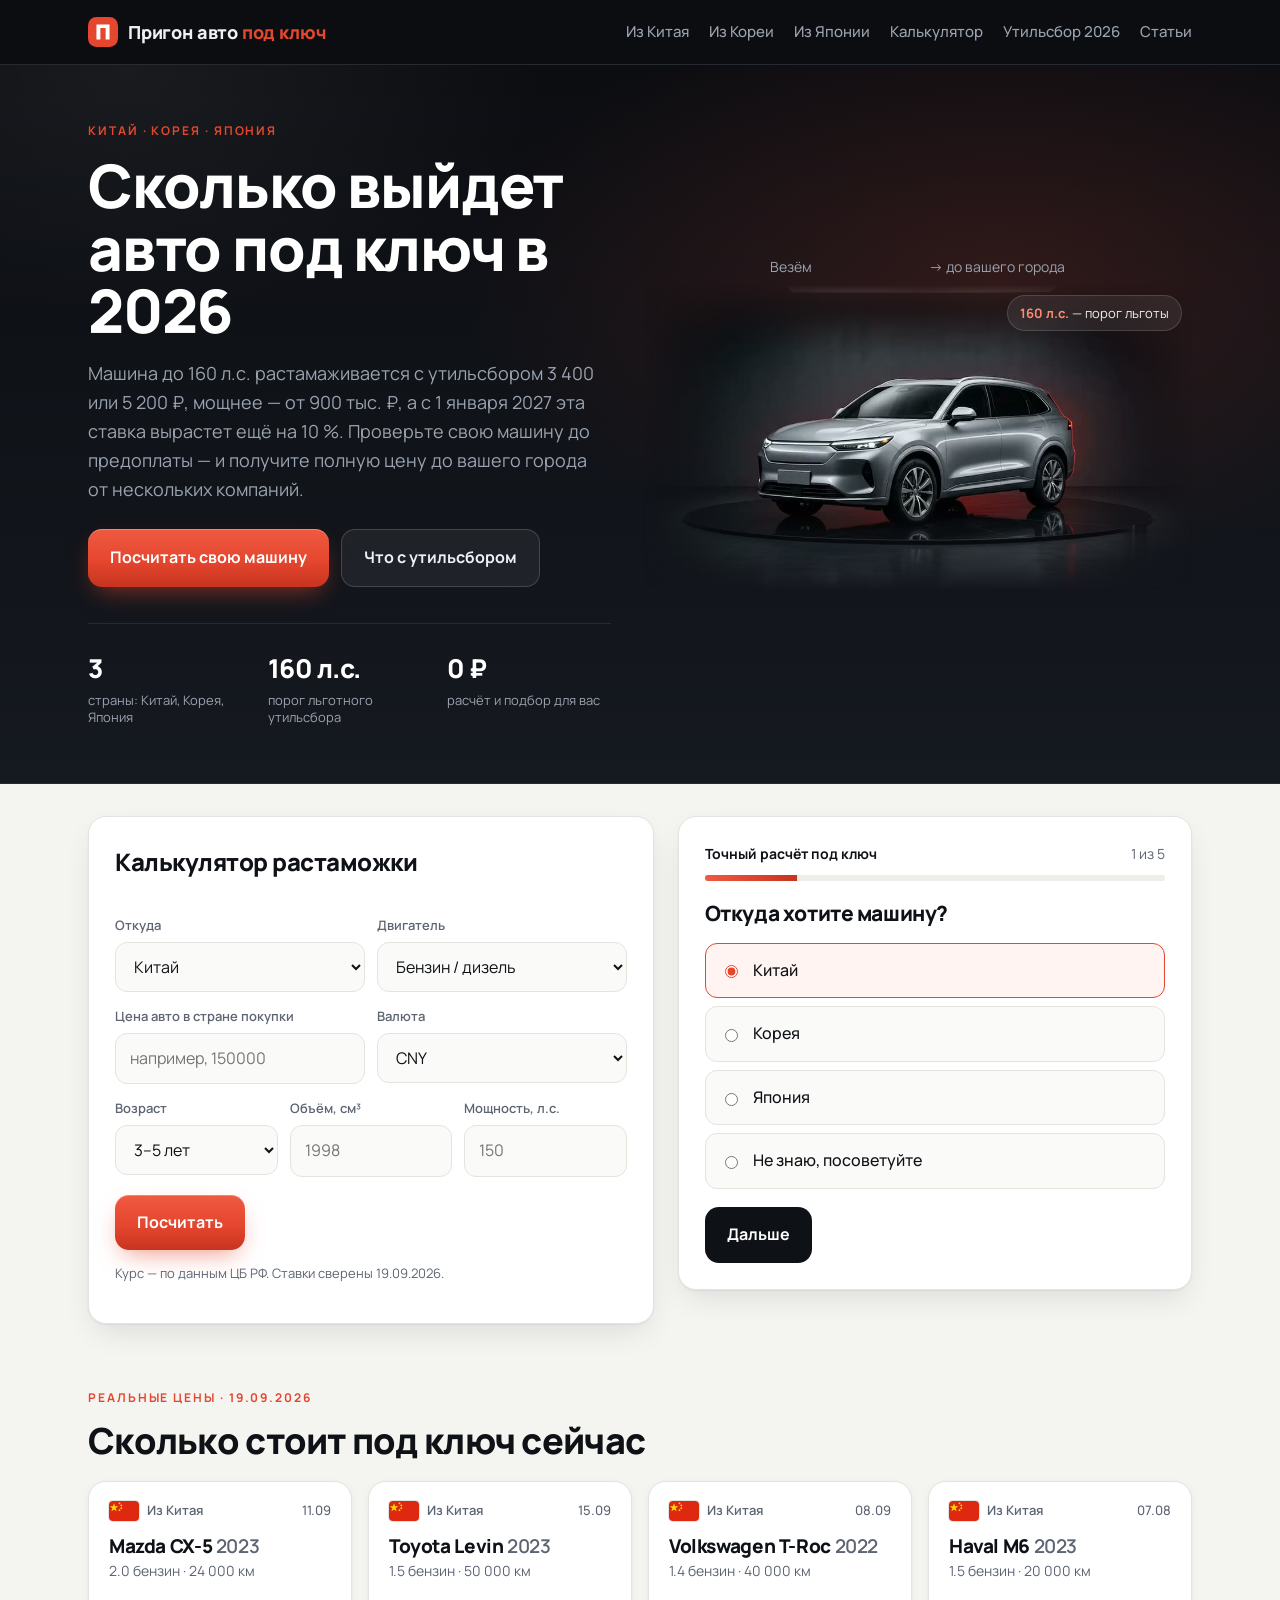
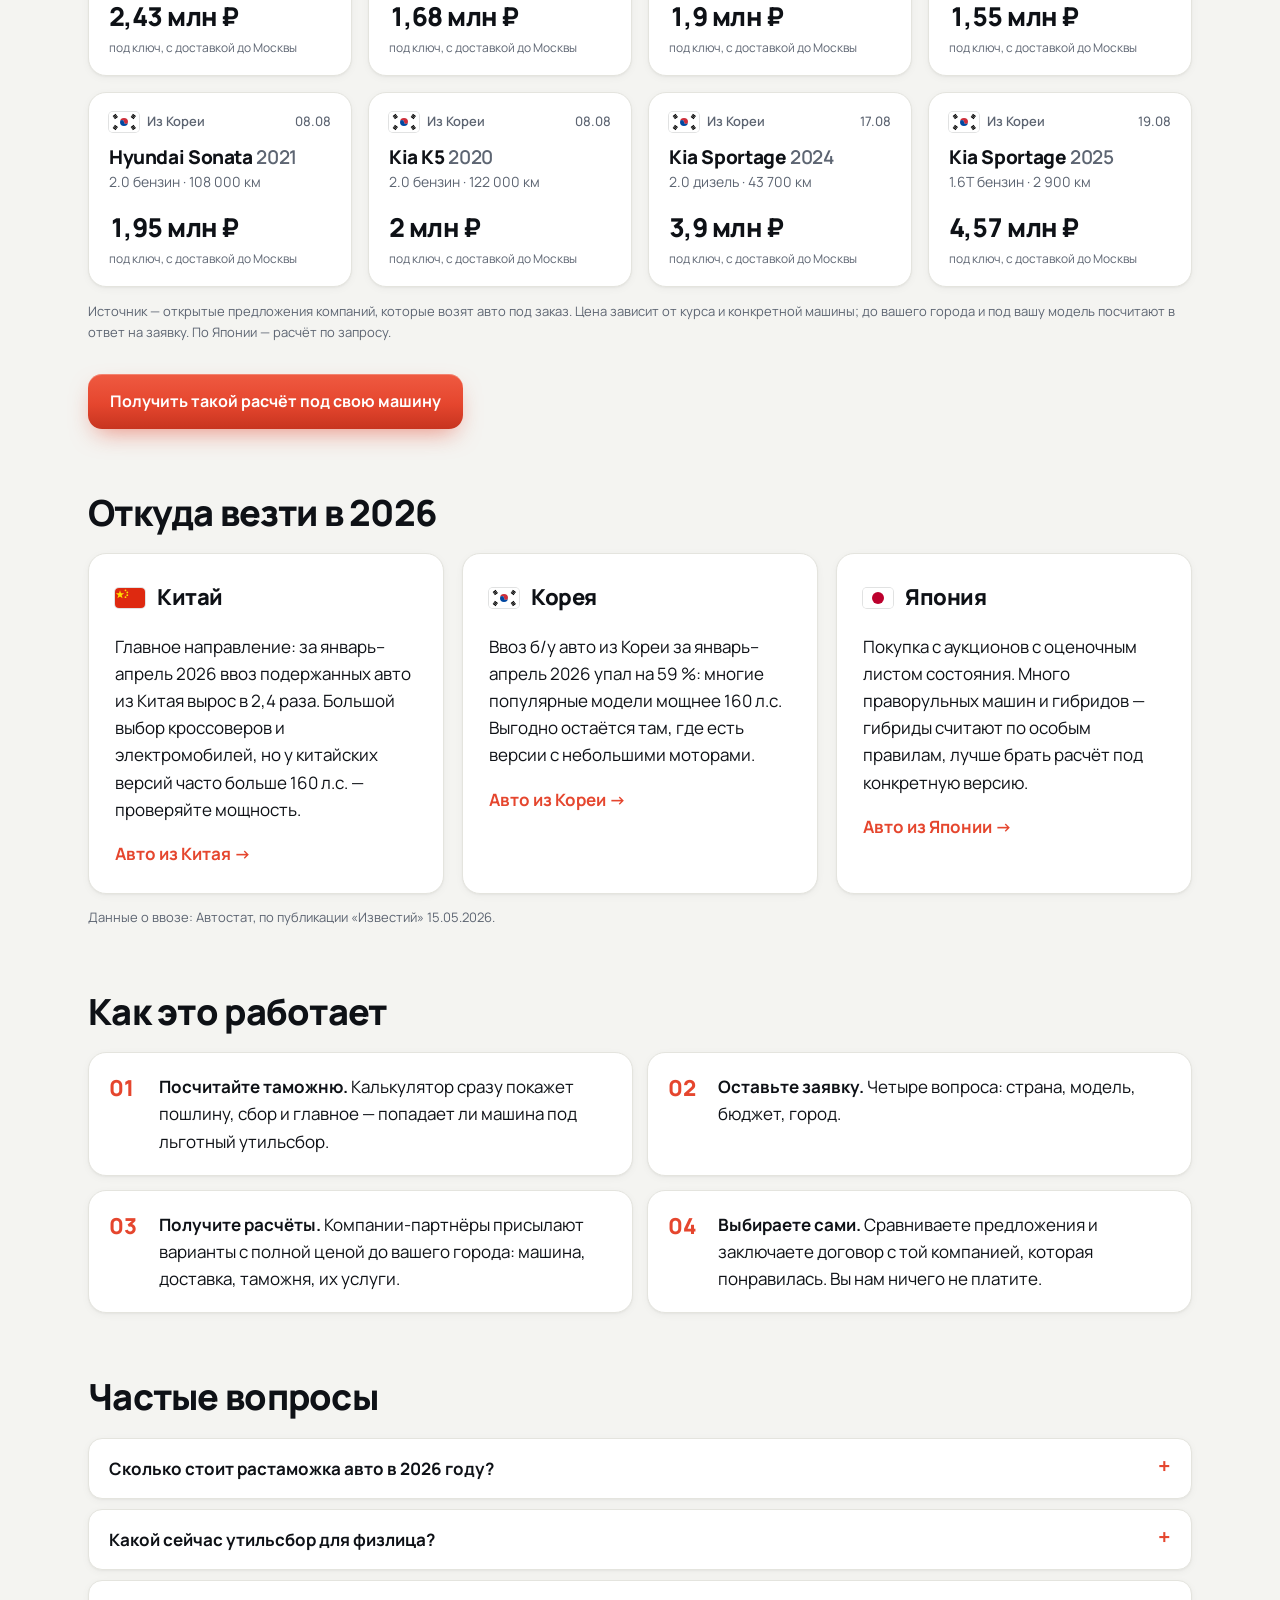
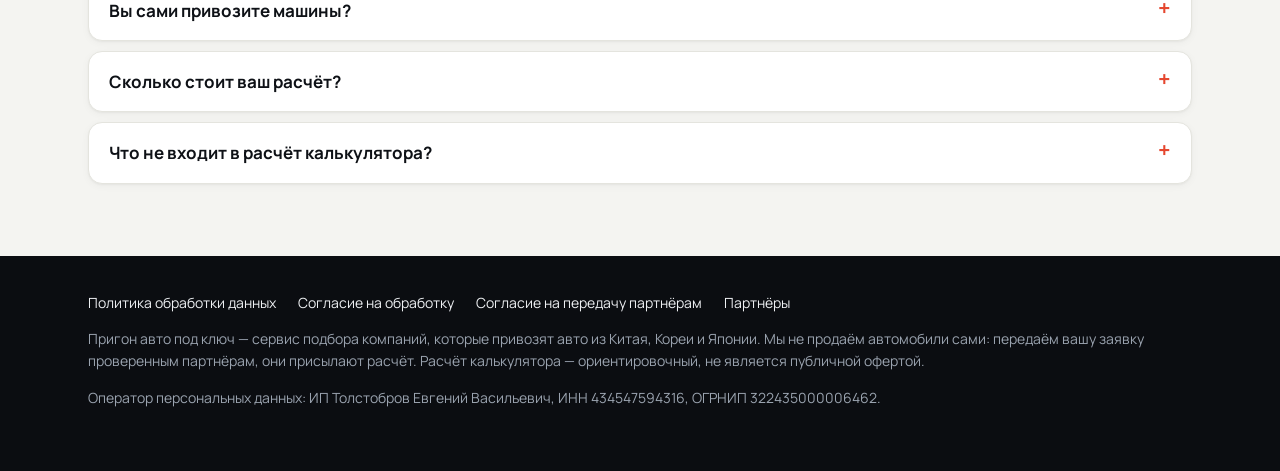
==== commit da622f6a: "Главный экран: кроссовер на подиуме — кадр Gemini + вращение Veo (390 КБ, по кругу, без звука) Co-Au" ====
--- a/index.html
+++ b/index.html
@@ -38,69 +38,10 @@
  
 <div class="car-scene" aria-hidden="true">
   <div class="route"><span>Везём</span><span class="route-words"><b>из Китая</b><b>из Кореи</b><b>из Японии</b></span><span>→ до вашего города</span></div>
-  <svg viewBox="0 0 520 300" role="img">
-    <defs>
-      <linearGradient id="body" x1="0" y1="0" x2="0" y2="1">
-        <stop offset="0" stop-color="#f4f6f9"/><stop offset=".45" stop-color="#c3cad4"/><stop offset=".7" stop-color="#8a93a0"/><stop offset="1" stop-color="#5b636f"/>
-      </linearGradient>
-      <linearGradient id="glass" x1="0" y1="0" x2="1" y2="1">
-        <stop offset="0" stop-color="#3a4658"/><stop offset=".6" stop-color="#141a24"/><stop offset="1" stop-color="#0b0f16"/>
-      </linearGradient>
-      <radialGradient id="shadow" cx=".5" cy=".5" r=".5">
-        <stop offset="0" stop-color="#000" stop-opacity=".7"/><stop offset="1" stop-color="#000" stop-opacity="0"/>
-      </radialGradient>
-      <radialGradient id="spot" cx=".5" cy="0" r=".9">
-        <stop offset="0" stop-color="#ffffff" stop-opacity=".16"/><stop offset="1" stop-color="#ffffff" stop-opacity="0"/>
-      </radialGradient>
-      <linearGradient id="fade" x1="0" y1="0" x2="0" y2="1">
-        <stop offset="0" stop-color="#fff" stop-opacity=".22"/><stop offset=".5" stop-color="#fff" stop-opacity="0"/>
-      </linearGradient>
-      <mask id="reflect"><rect x="0" y="228" width="520" height="80" fill="url(#fade)"/></mask>
-      <radialGradient id="beam" cx="0" cy=".5" r="1">
-        <stop offset="0" stop-color="#fff6d6" stop-opacity=".9"/><stop offset="1" stop-color="#fff6d6" stop-opacity="0"/>
-      </radialGradient>
-    </defs>
-    <g class="road">
-      <rect x="0" y="228" width="520" height="1.5" fill="#3a414d"/>
-      <g class="dashes"><rect x="0" y="244" width="40" height="4" rx="2"/><rect x="90" y="244" width="40" height="4" rx="2"/><rect x="180" y="244" width="40" height="4" rx="2"/><rect x="270" y="244" width="40" height="4" rx="2"/><rect x="360" y="244" width="40" height="4" rx="2"/><rect x="450" y="244" width="40" height="4" rx="2"/><rect x="540" y="244" width="40" height="4" rx="2"/><rect x="630" y="244" width="40" height="4" rx="2"/></g>
-    </g>
-    <ellipse cx="265" cy="227" rx="235" ry="12" fill="url(#shadow)"/>
-    <g class="car" id="carg">
-      <path class="beam" d="M470 142 L520 124 L520 170 Z" fill="url(#beam)"/>
-      <!-- кузов кроссовера: высокий клиренс, ровная крыша, вертикальная пятая дверь -->
-      <path d="M62 182 L58 150 L60 122 Q64 106 82 94 Q94 86 116 85 L288 82 Q300 82 308 88 L358 126 L446 134 Q466 136 470 150 L472 174 Q472 182 464 182 L433 182 A48 48 0 0 0 337 182 L188 182 A48 48 0 0 0 92 182 Z" fill="url(#body)"/>
-      <!-- рейлинги -->
-      <g fill="#2a2f37"><rect x="118" y="77" width="164" height="4" rx="2"/><rect x="124" y="79" width="6" height="7" rx="1"/><rect x="272" y="78" width="6" height="7" rx="1"/></g>
-      <!-- окна -->
-      <path d="M72 124 L80 108 Q88 97 106 94 L168 92 L168 124 Z" fill="url(#glass)"/>
-      <path d="M176 92 L248 90 L248 124 L176 124 Z" fill="url(#glass)"/>
-      <path d="M256 90 L288 89 Q298 89 304 95 L336 124 L256 124 Z" fill="url(#glass)"/>
-      <!-- зеркало -->
-      <path d="M322 118 L336 114 L338 124 L324 125 Z" fill="#6d7582"/>
-      <!-- молдинг и ручки -->
-      <path d="M60 146 L470 146" stroke="#e5462e" stroke-width="2.5"/>
-      <rect x="150" y="134" width="22" height="4" rx="2" fill="#6d7582"/>
-      <rect x="262" y="134" width="22" height="4" rx="2" fill="#6d7582"/>
-      <!-- пластиковые накладки: арки и пороги -->
-      <path d="M92 182 A48 48 0 0 1 188 182 M337 182 A48 48 0 0 1 433 182" fill="none" stroke="#0b0d10" stroke-width="8"/>
-      <path d="M188 176 L337 176 L337 184 L188 184 Z M60 172 L92 172 L92 182 L62 182 Z M433 172 L470 172 L468 182 L433 182 Z" fill="#0b0d10"/>
-      <!-- фары -->
-      <path d="M436 138 Q458 139 468 145 L442 146 Z" fill="#fff4cc"/>
-      <path d="M59 124 L68 120 L68 138 L58 138 Z" fill="#ff3b30"/>
-      <g class="wheel" style="transform-origin:140px 190px">
-        <circle cx="140" cy="190" r="38" fill="#14171c"/><circle cx="140" cy="190" r="31" fill="#23272e"/><circle cx="140" cy="190" r="25" fill="#c9d0da"/>
-        <g stroke="#5c6572" stroke-width="6" stroke-linecap="round"><line x1="140" y1="169" x2="140" y2="183"/><line x1="160" y1="184" x2="147" y2="188"/><line x1="152" y1="207" x2="144" y2="196"/><line x1="128" y1="207" x2="136" y2="196"/><line x1="120" y1="184" x2="133" y2="188"/></g>
-        <circle cx="140" cy="190" r="7" fill="#e5462e"/>
-      </g>
-      <g class="wheel" style="transform-origin:385px 190px">
-        <circle cx="385" cy="190" r="38" fill="#14171c"/><circle cx="385" cy="190" r="31" fill="#23272e"/><circle cx="385" cy="190" r="25" fill="#c9d0da"/>
-        <g stroke="#5c6572" stroke-width="6" stroke-linecap="round"><line x1="385" y1="169" x2="385" y2="183"/><line x1="405" y1="184" x2="392" y2="188"/><line x1="397" y1="207" x2="389" y2="196"/><line x1="373" y1="207" x2="381" y2="196"/><line x1="365" y1="184" x2="378" y2="188"/></g>
-        <circle cx="385" cy="190" r="7" fill="#e5462e"/>
-      </g>
-    </g>
-    <g mask="url(#reflect)"><use href="#carg" transform="translate(0 456) scale(1 -1)"/></g>
-  </svg>
-  <div class="hp-chip"><b>160 л.с.</b> — порог льготы</div>
+  <div class="stage">
+    <video class="car-media" autoplay muted loop playsinline preload="metadata" poster="/media/car.jpg"><source src="/media/car.mp4" type="video/mp4"></video>
+    <div class="hp-chip"><b>160 л.с.</b> — порог льготы</div>
+  </div>
 </div>
 </section></div>
 
--- a/styles.css
+++ b/styles.css
@@ -181,3 +181,13 @@
 .ex-spec { margin: 0; font-size: 14px; color: var(--muted); }
 .ex-price { margin: 14px 0 0; font-size: 26px; font-weight: 800; letter-spacing: -.02em; font-variant-numeric: tabular-nums; }
 .ex-note { margin: 0; font-size: 12px; color: var(--muted); }
+
+/* ---------- Кадр/видео машины ---------- */
+.stage { position: relative; margin-top: 6px; }
+.car-media { display: block; width: 100%; height: auto; aspect-ratio: 1024 / 572; object-fit: cover;
+  /* растворяем кадр во всех четырёх краях: две линейные маски, пересечение */
+  -webkit-mask-image: linear-gradient(to bottom, transparent 0, #000 22%, #000 72%, transparent 100%), linear-gradient(to right, transparent 0, #000 16%, #000 84%, transparent 100%);
+  -webkit-mask-composite: source-in;
+          mask-image: linear-gradient(to bottom, transparent 0, #000 22%, #000 72%, transparent 100%), linear-gradient(to right, transparent 0, #000 16%, #000 84%, transparent 100%);
+          mask-composite: intersect; }
+.stage .hp-chip { top: 10px; right: 10px; }
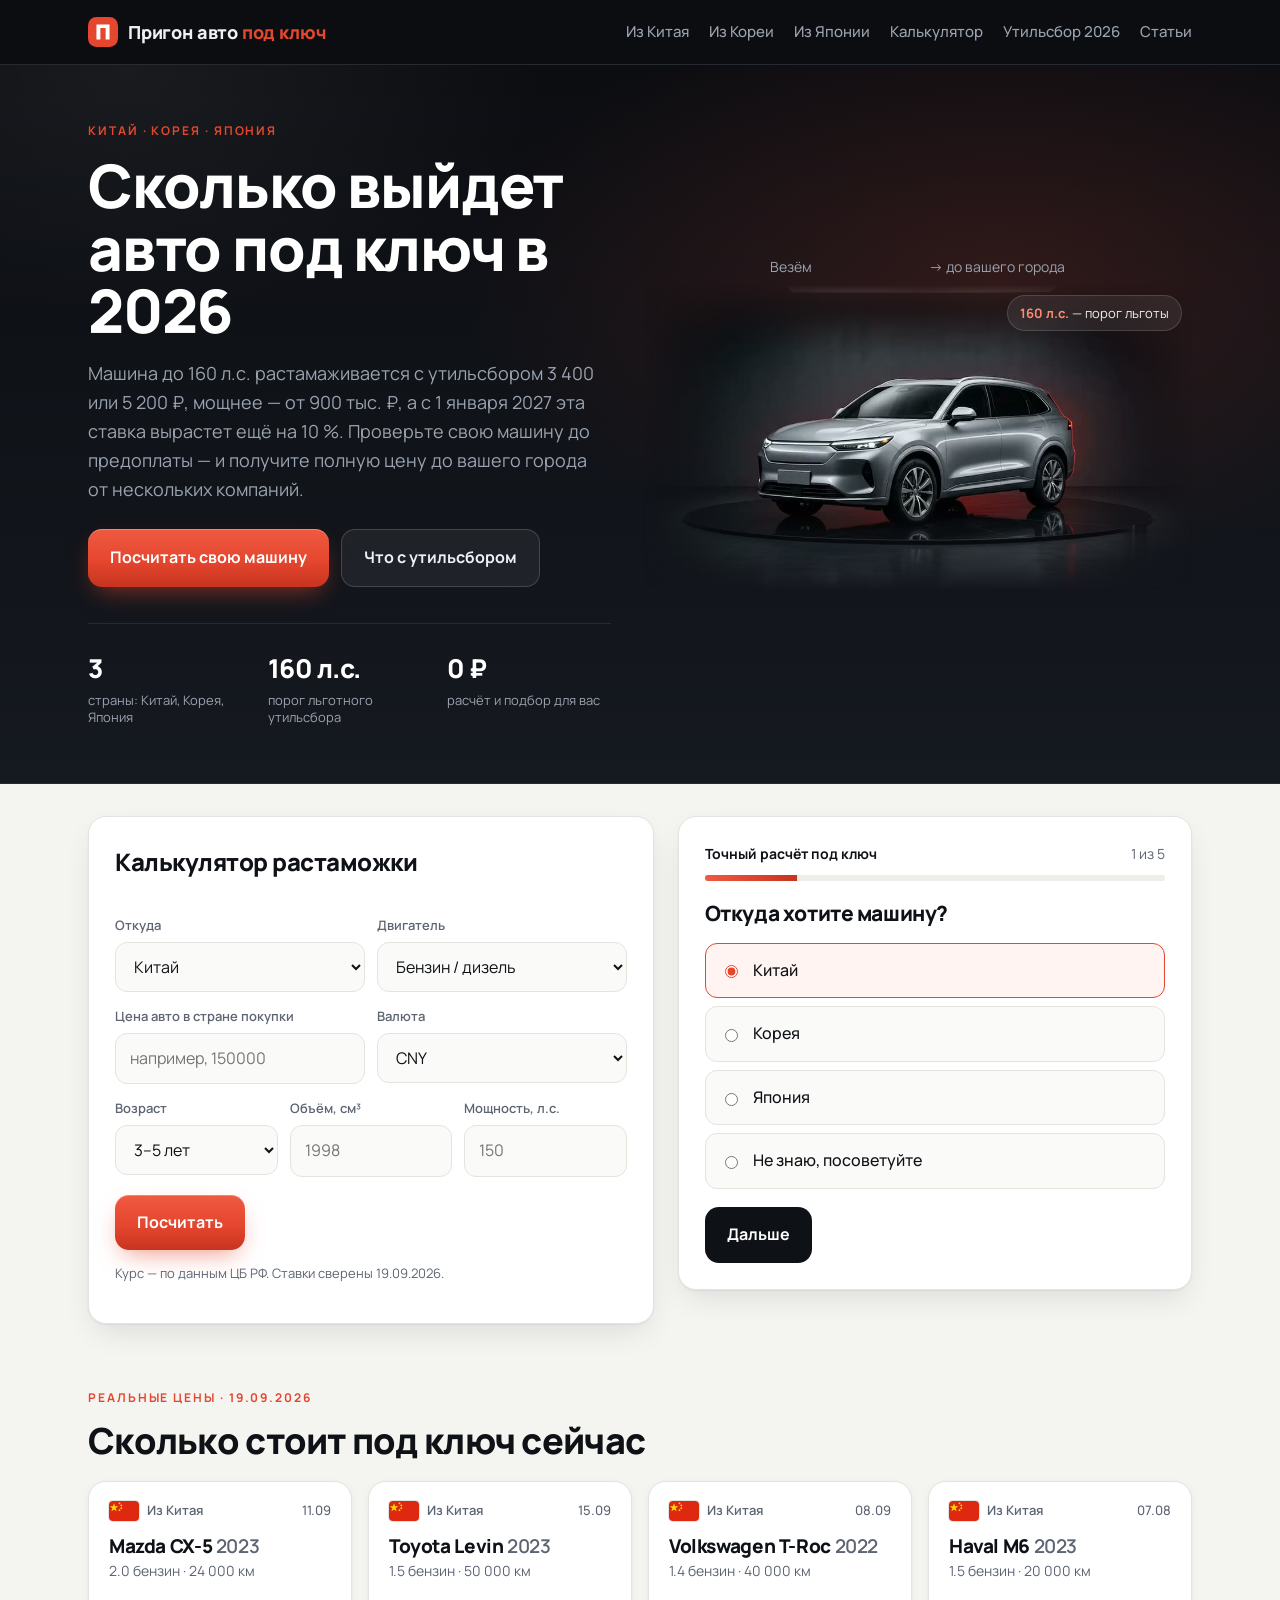
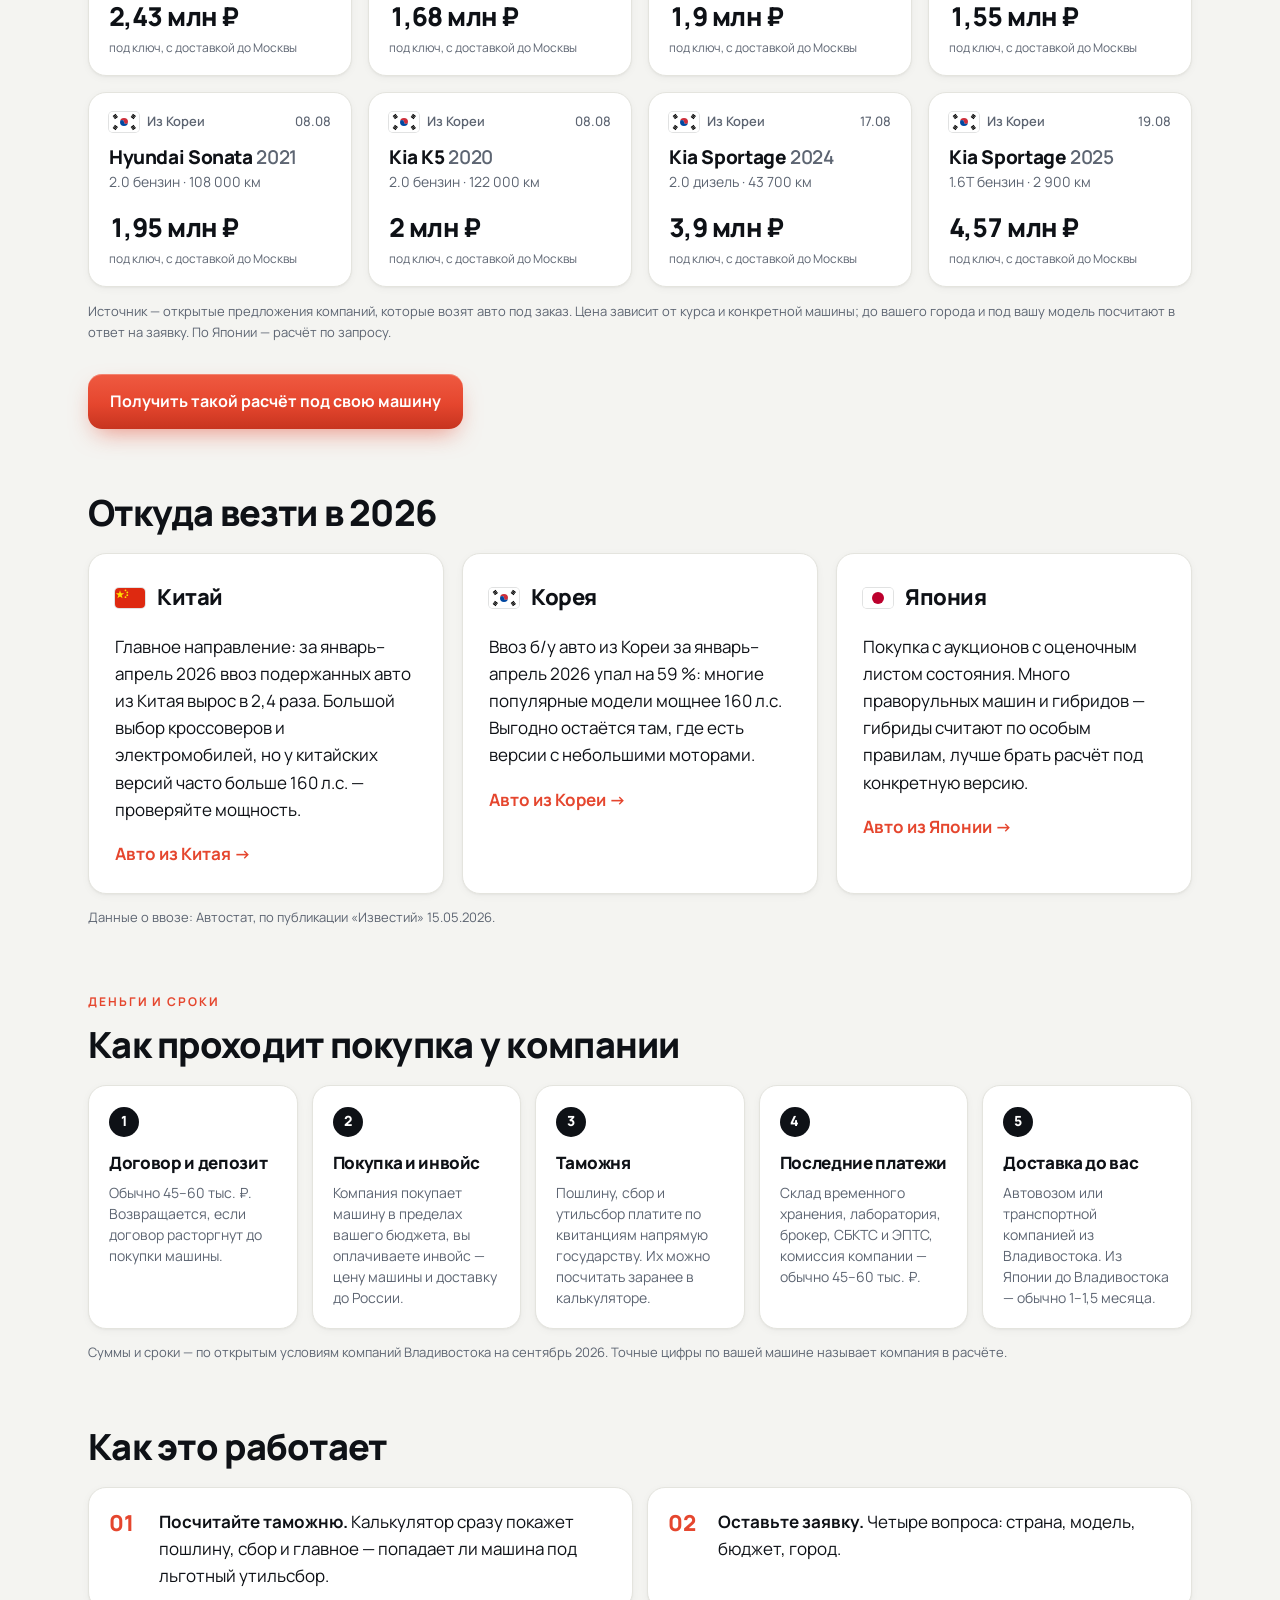
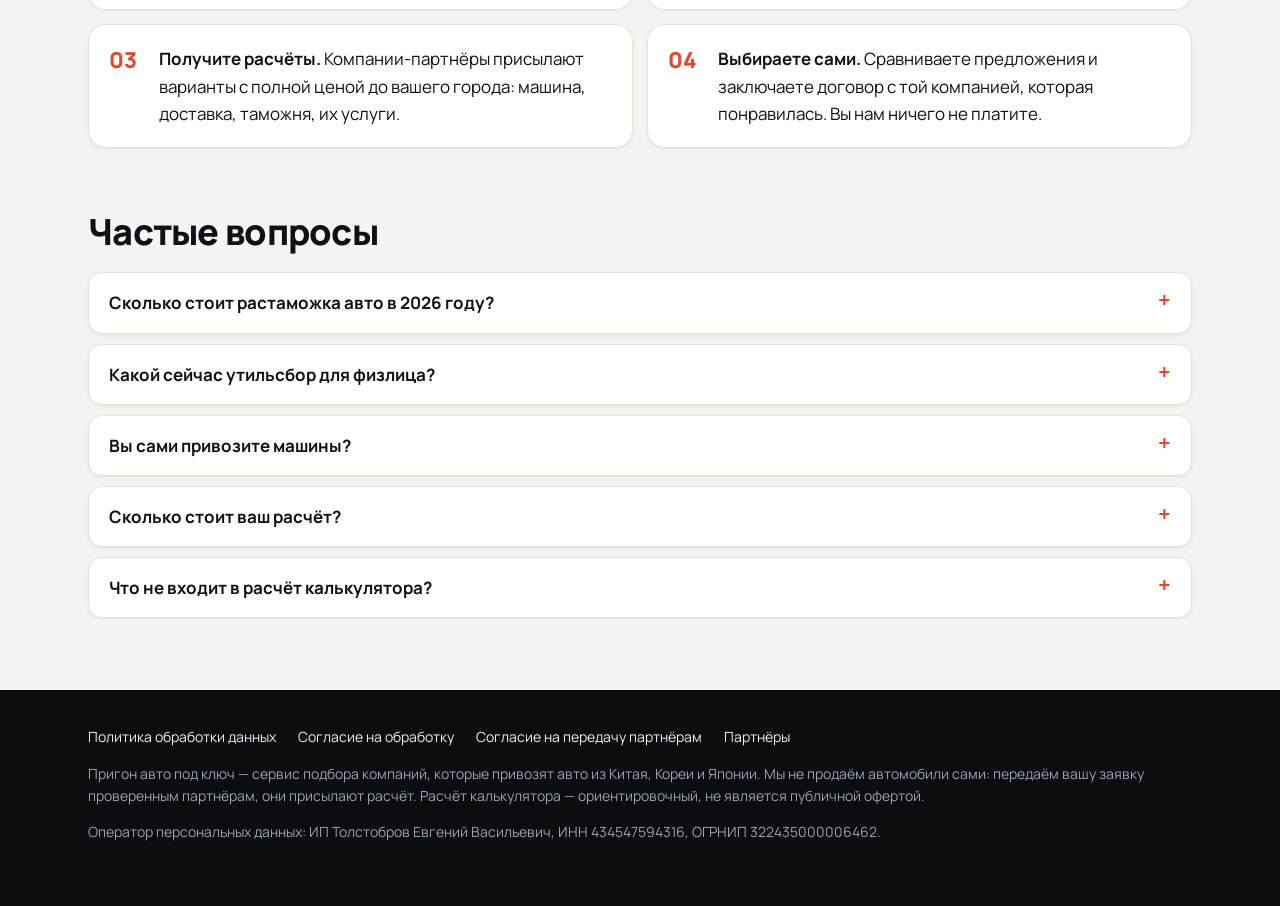
==== commit 025da43c: "Этапы оплаты и сроки, вопрос про автокредит в квизе (по разбору конкурентов) Co-Authored-By: Claude " ====
--- a/index.html
+++ b/index.html
@@ -106,6 +106,8 @@
     <label>Город</label><input name="city" required maxlength="60" placeholder="Москва">
     <label>Когда планируете покупку</label>
     <div class="opts"><label><input type="radio" name="timing" value="в ближайший месяц" required> в ближайший месяц</label><label><input type="radio" name="timing" value="через 1–3 месяца"> через 1–3 месяца</label><label><input type="radio" name="timing" value="пока присматриваюсь"> пока присматриваюсь</label></div>
+    <label>Как планируете оплату</label>
+    <div class="opts"><label><input type="radio" name="payment" value="своими деньгами" required> своими деньгами</label><label><input type="radio" name="payment" value="нужен автокредит"> нужен автокредит</label><label><input type="radio" name="payment" value="пока не знаю"> пока не знаю</label></div>
     <div class="nav-btns"><button type="button" class="btn ghost prev">Назад</button><button type="button" class="btn next">Дальше</button></div>
   </div>
 
@@ -195,6 +197,18 @@
   <div class="card"><h3 class="flag-h"><svg class="flag" viewBox="0 0 30 20" aria-hidden="true"><rect width="30" height="20" fill="#fff"/><circle cx="15" cy="10" r="6" fill="#bc002d"/></svg>Япония</h3><p>Покупка с аукционов с оценочным листом состояния. Много праворульных машин и гибридов — гибриды считают по особым правилам, лучше брать расчёт под конкретную версию.</p><a href="/iz-yaponii/">Авто из Японии →</a></div>
 </div>
 <p class="muted small">Данные о ввозе: Автостат, по публикации «Известий» 15.05.2026.</p>
+</section>
+<section class="section">
+  <p class="eyebrow">Деньги и сроки</p>
+  <h2>Как проходит покупка у компании</h2>
+  <div class="pay-grid">
+    <div class="pay-step"><span>1</span><h3>Договор и депозит</h3><p>Обычно 45–60 тыс. ₽. Возвращается, если договор расторгнут до покупки машины.</p></div>
+    <div class="pay-step"><span>2</span><h3>Покупка и инвойс</h3><p>Компания покупает машину в пределах вашего бюджета, вы оплачиваете инвойс — цену машины и доставку до России.</p></div>
+    <div class="pay-step"><span>3</span><h3>Таможня</h3><p>Пошлину, сбор и утильсбор платите по квитанциям напрямую государству. Их можно посчитать заранее в калькуляторе.</p></div>
+    <div class="pay-step"><span>4</span><h3>Последние платежи</h3><p>Склад временного хранения, лаборатория, брокер, СБКТС и ЭПТС, комиссия компании — обычно 45–60 тыс. ₽.</p></div>
+    <div class="pay-step"><span>5</span><h3>Доставка до вас</h3><p>Автовозом или транспортной компанией из Владивостока. Из Японии до Владивостока — обычно 1–1,5 месяца.</p></div>
+  </div>
+  <p class="muted small">Суммы и сроки — по открытым условиям компаний Владивостока на сентябрь 2026. Точные цифры по вашей машине называет компания в расчёте.</p>
 </section>
 
 <section class="section"><h2>Как это работает</h2>
--- a/styles.css
+++ b/styles.css
@@ -191,3 +191,12 @@
           mask-image: linear-gradient(to bottom, transparent 0, #000 22%, #000 72%, transparent 100%), linear-gradient(to right, transparent 0, #000 16%, #000 84%, transparent 100%);
           mask-composite: intersect; }
 .stage .hp-chip { top: 10px; right: 10px; }
+
+/* ---------- Этапы оплаты ---------- */
+.pay-grid { display: grid; grid-template-columns: repeat(5, 1fr); gap: 14px; margin-bottom: 12px; }
+@media (max-width: 1000px) { .pay-grid { grid-template-columns: 1fr 1fr; } }
+@media (max-width: 560px) { .pay-grid { grid-template-columns: 1fr; } }
+.pay-step { position: relative; background: var(--card); border: 1px solid var(--line); border-radius: var(--radius); padding: 20px; box-shadow: var(--shadow-sm); }
+.pay-step span { display: inline-grid; place-items: center; width: 30px; height: 30px; border-radius: 50%; background: var(--ink); color: #fff; font-weight: 800; font-size: 14px; }
+.pay-step h3 { font-size: 17px; margin: 12px 0 6px; }
+.pay-step p { margin: 0; font-size: 14px; color: var(--muted); line-height: 1.5; }
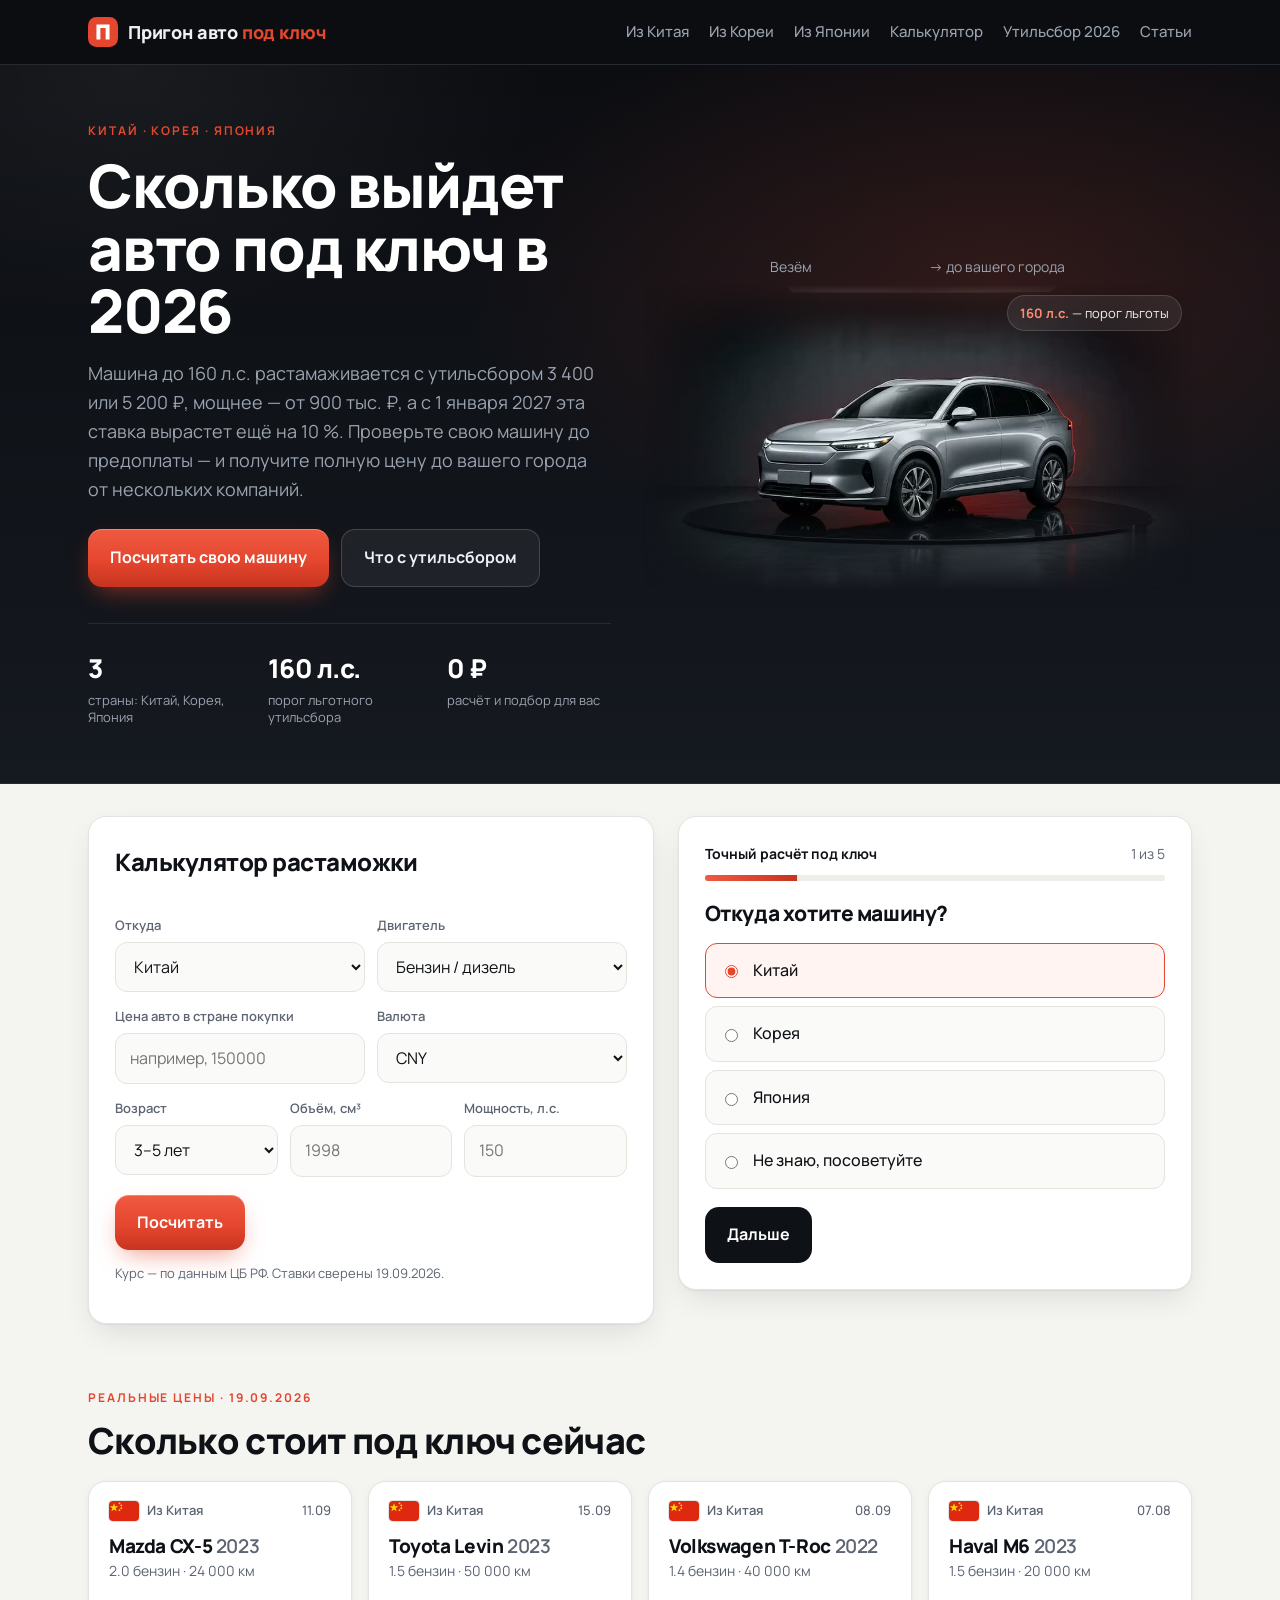
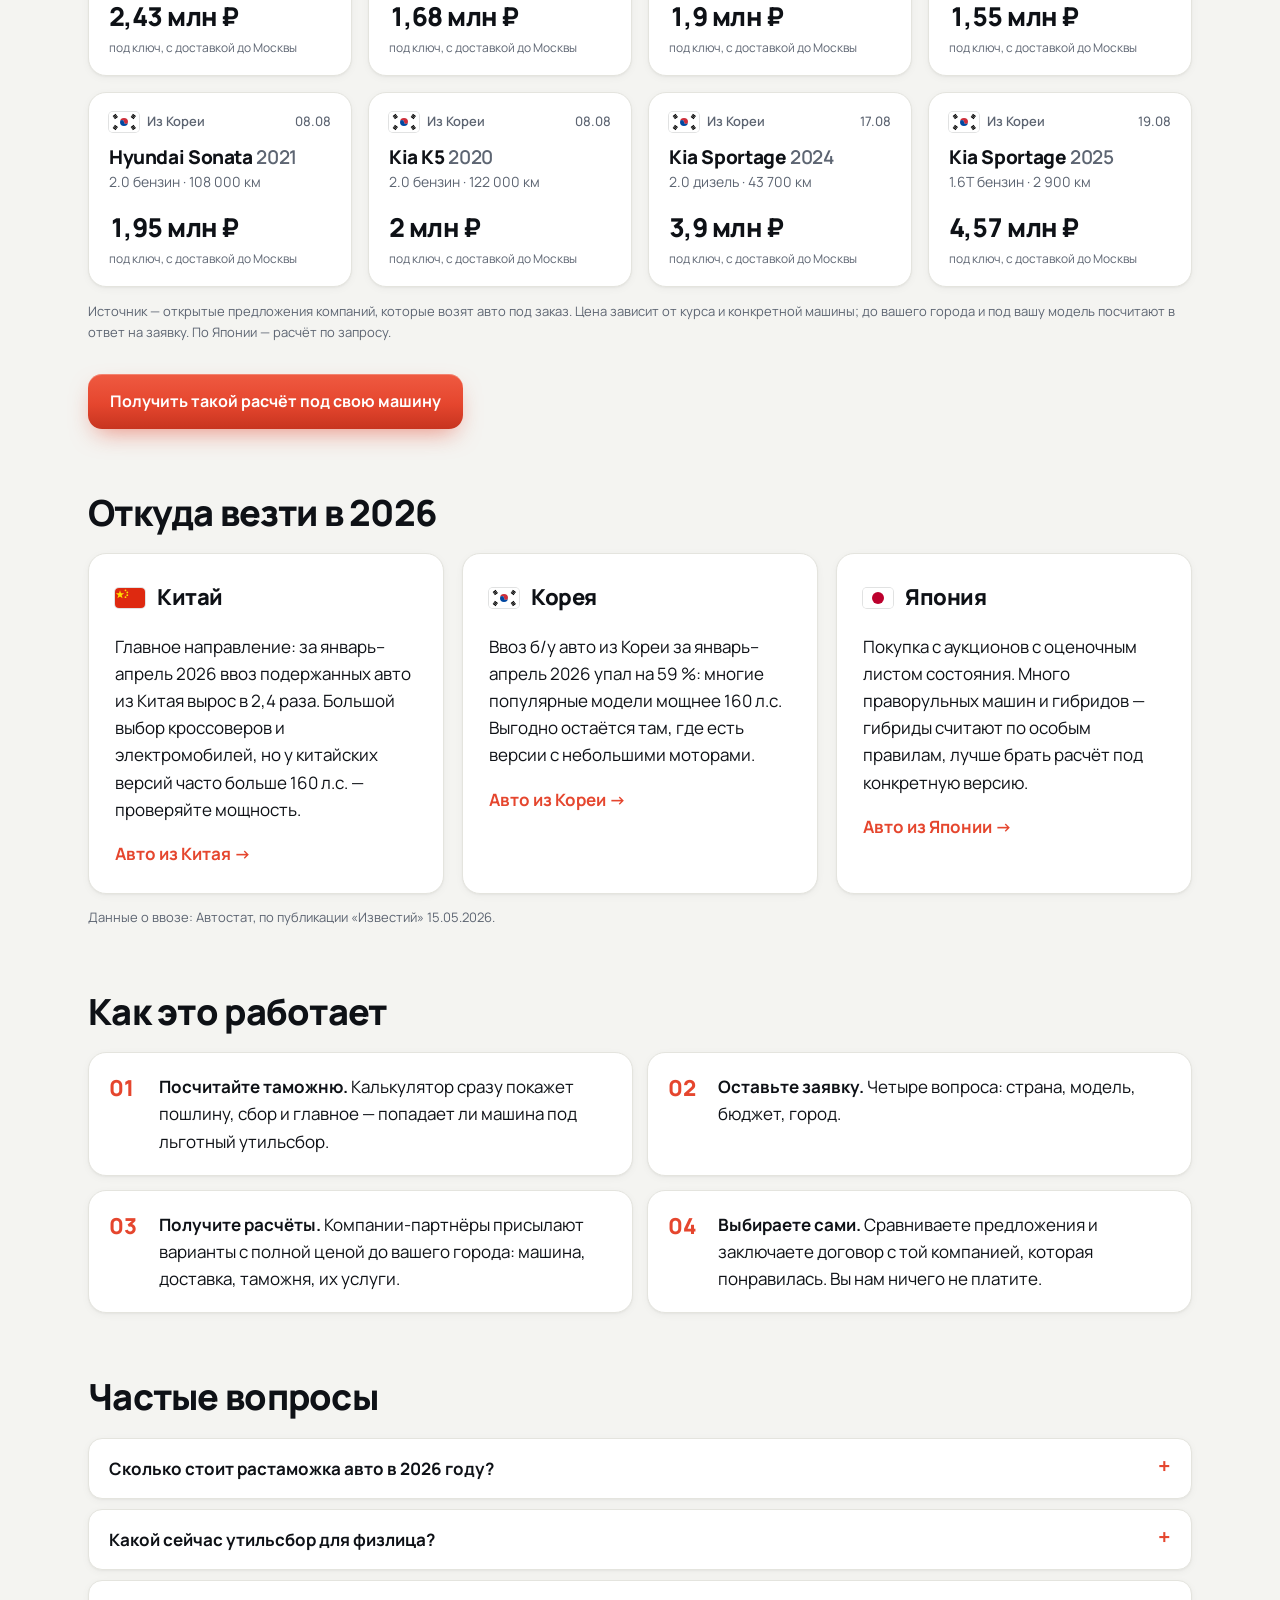
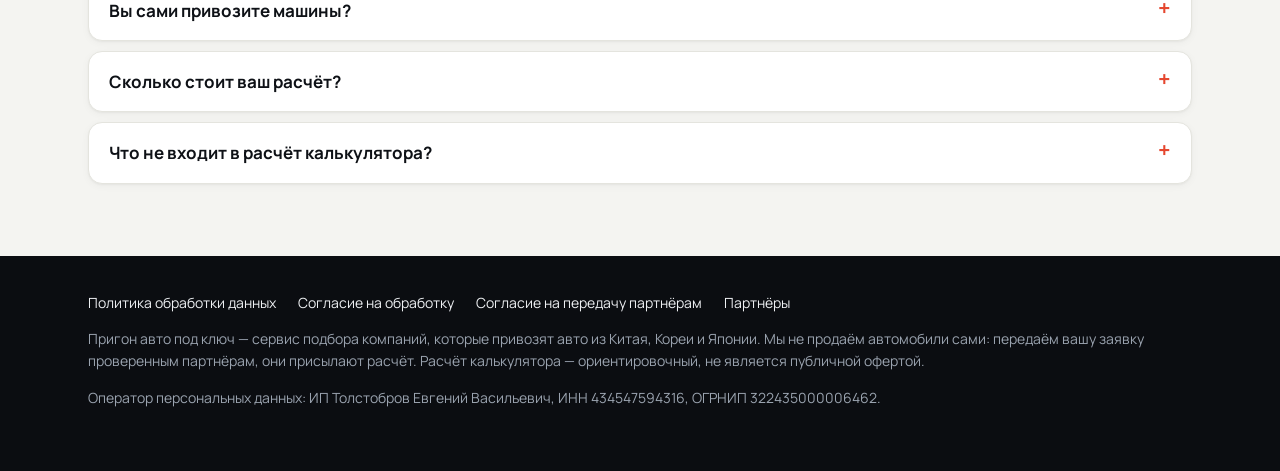
==== commit 5c2e730c: "Убраны этапы оплаты и вопрос про оплату: сайт только собирает заявки Co-Authored-By: Claude Opus 5 <" ====
--- a/index.html
+++ b/index.html
@@ -106,8 +106,6 @@
     <label>Город</label><input name="city" required maxlength="60" placeholder="Москва">
     <label>Когда планируете покупку</label>
     <div class="opts"><label><input type="radio" name="timing" value="в ближайший месяц" required> в ближайший месяц</label><label><input type="radio" name="timing" value="через 1–3 месяца"> через 1–3 месяца</label><label><input type="radio" name="timing" value="пока присматриваюсь"> пока присматриваюсь</label></div>
-    <label>Как планируете оплату</label>
-    <div class="opts"><label><input type="radio" name="payment" value="своими деньгами" required> своими деньгами</label><label><input type="radio" name="payment" value="нужен автокредит"> нужен автокредит</label><label><input type="radio" name="payment" value="пока не знаю"> пока не знаю</label></div>
     <div class="nav-btns"><button type="button" class="btn ghost prev">Назад</button><button type="button" class="btn next">Дальше</button></div>
   </div>
 
@@ -197,18 +195,6 @@
   <div class="card"><h3 class="flag-h"><svg class="flag" viewBox="0 0 30 20" aria-hidden="true"><rect width="30" height="20" fill="#fff"/><circle cx="15" cy="10" r="6" fill="#bc002d"/></svg>Япония</h3><p>Покупка с аукционов с оценочным листом состояния. Много праворульных машин и гибридов — гибриды считают по особым правилам, лучше брать расчёт под конкретную версию.</p><a href="/iz-yaponii/">Авто из Японии →</a></div>
 </div>
 <p class="muted small">Данные о ввозе: Автостат, по публикации «Известий» 15.05.2026.</p>
-</section>
-<section class="section">
-  <p class="eyebrow">Деньги и сроки</p>
-  <h2>Как проходит покупка у компании</h2>
-  <div class="pay-grid">
-    <div class="pay-step"><span>1</span><h3>Договор и депозит</h3><p>Обычно 45–60 тыс. ₽. Возвращается, если договор расторгнут до покупки машины.</p></div>
-    <div class="pay-step"><span>2</span><h3>Покупка и инвойс</h3><p>Компания покупает машину в пределах вашего бюджета, вы оплачиваете инвойс — цену машины и доставку до России.</p></div>
-    <div class="pay-step"><span>3</span><h3>Таможня</h3><p>Пошлину, сбор и утильсбор платите по квитанциям напрямую государству. Их можно посчитать заранее в калькуляторе.</p></div>
-    <div class="pay-step"><span>4</span><h3>Последние платежи</h3><p>Склад временного хранения, лаборатория, брокер, СБКТС и ЭПТС, комиссия компании — обычно 45–60 тыс. ₽.</p></div>
-    <div class="pay-step"><span>5</span><h3>Доставка до вас</h3><p>Автовозом или транспортной компанией из Владивостока. Из Японии до Владивостока — обычно 1–1,5 месяца.</p></div>
-  </div>
-  <p class="muted small">Суммы и сроки — по открытым условиям компаний Владивостока на сентябрь 2026. Точные цифры по вашей машине называет компания в расчёте.</p>
 </section>
 
 <section class="section"><h2>Как это работает</h2>
--- a/styles.css
+++ b/styles.css
@@ -192,11 +192,3 @@
           mask-composite: intersect; }
 .stage .hp-chip { top: 10px; right: 10px; }
 
-/* ---------- Этапы оплаты ---------- */
-.pay-grid { display: grid; grid-template-columns: repeat(5, 1fr); gap: 14px; margin-bottom: 12px; }
-@media (max-width: 1000px) { .pay-grid { grid-template-columns: 1fr 1fr; } }
-@media (max-width: 560px) { .pay-grid { grid-template-columns: 1fr; } }
-.pay-step { position: relative; background: var(--card); border: 1px solid var(--line); border-radius: var(--radius); padding: 20px; box-shadow: var(--shadow-sm); }
-.pay-step span { display: inline-grid; place-items: center; width: 30px; height: 30px; border-radius: 50%; background: var(--ink); color: #fff; font-weight: 800; font-size: 14px; }
-.pay-step h3 { font-size: 17px; margin: 12px 0 6px; }
-.pay-step p { margin: 0; font-size: 14px; color: var(--muted); line-height: 1.5; }
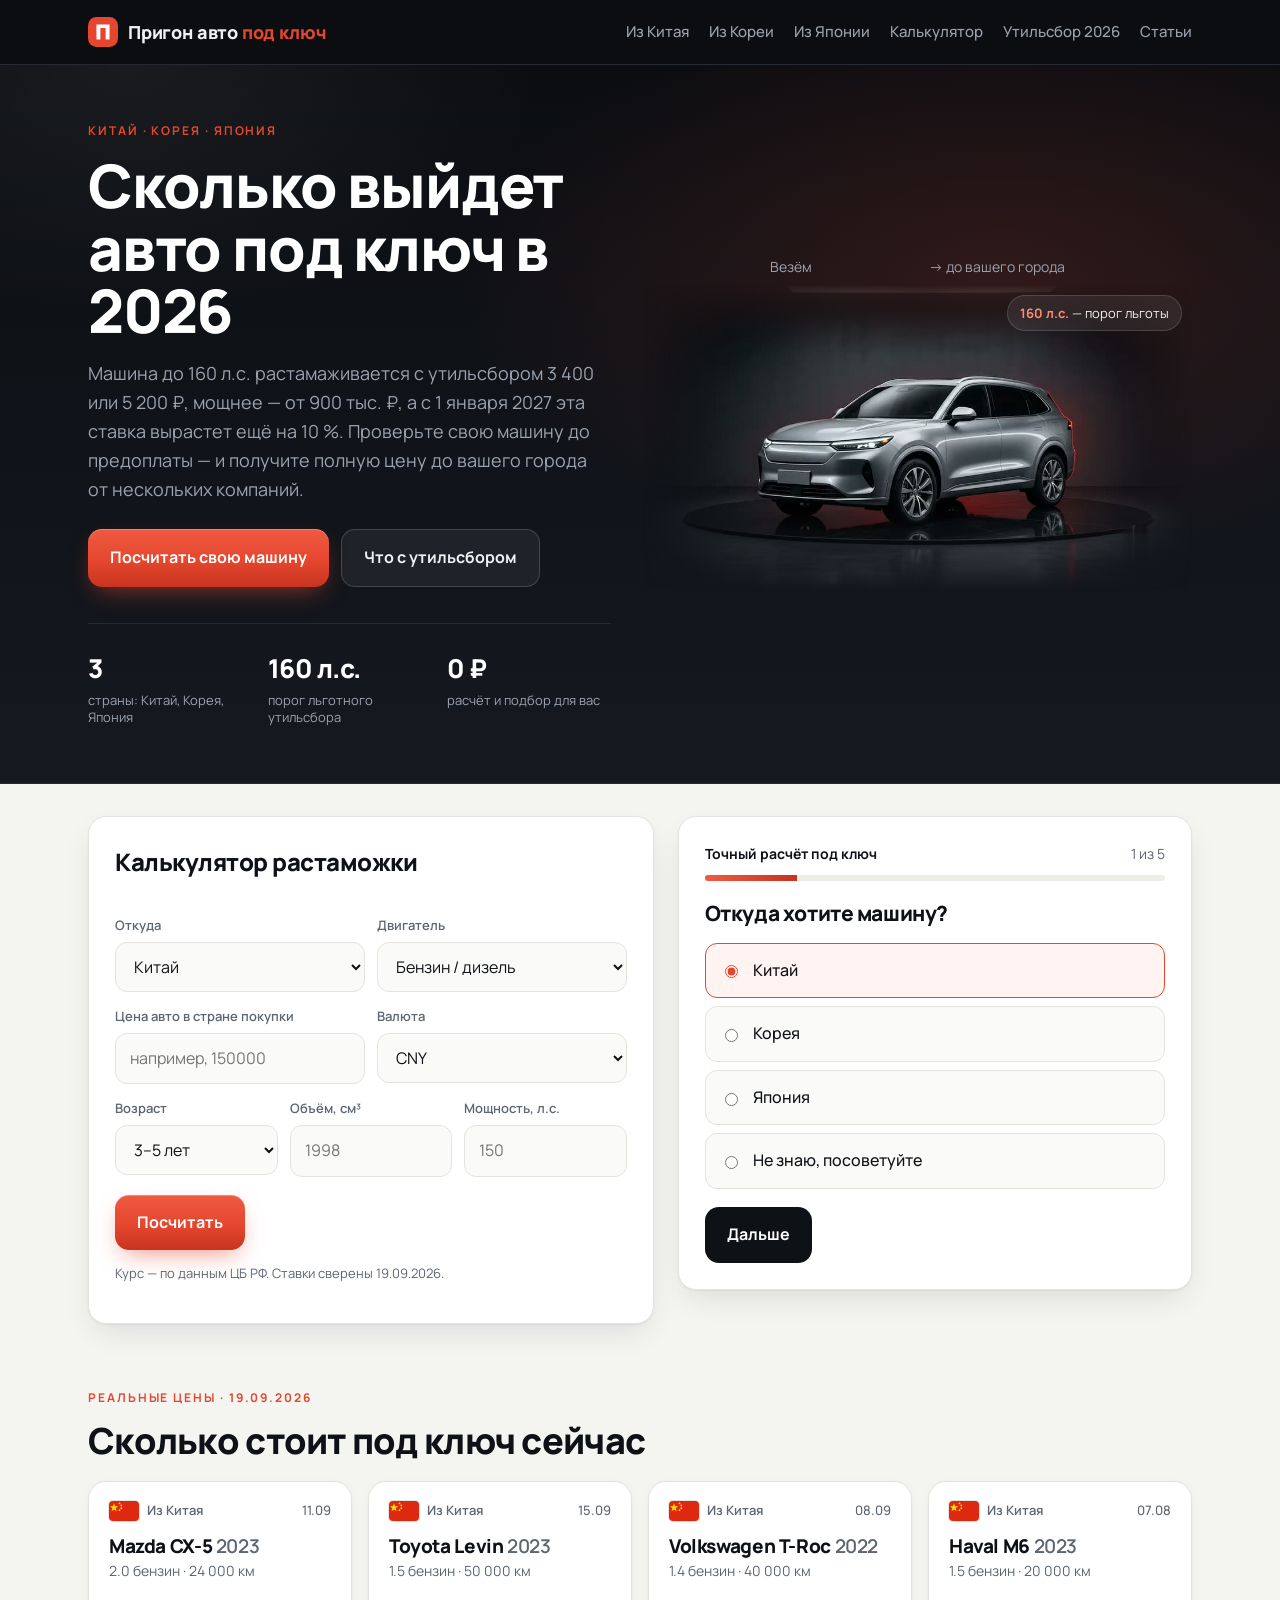
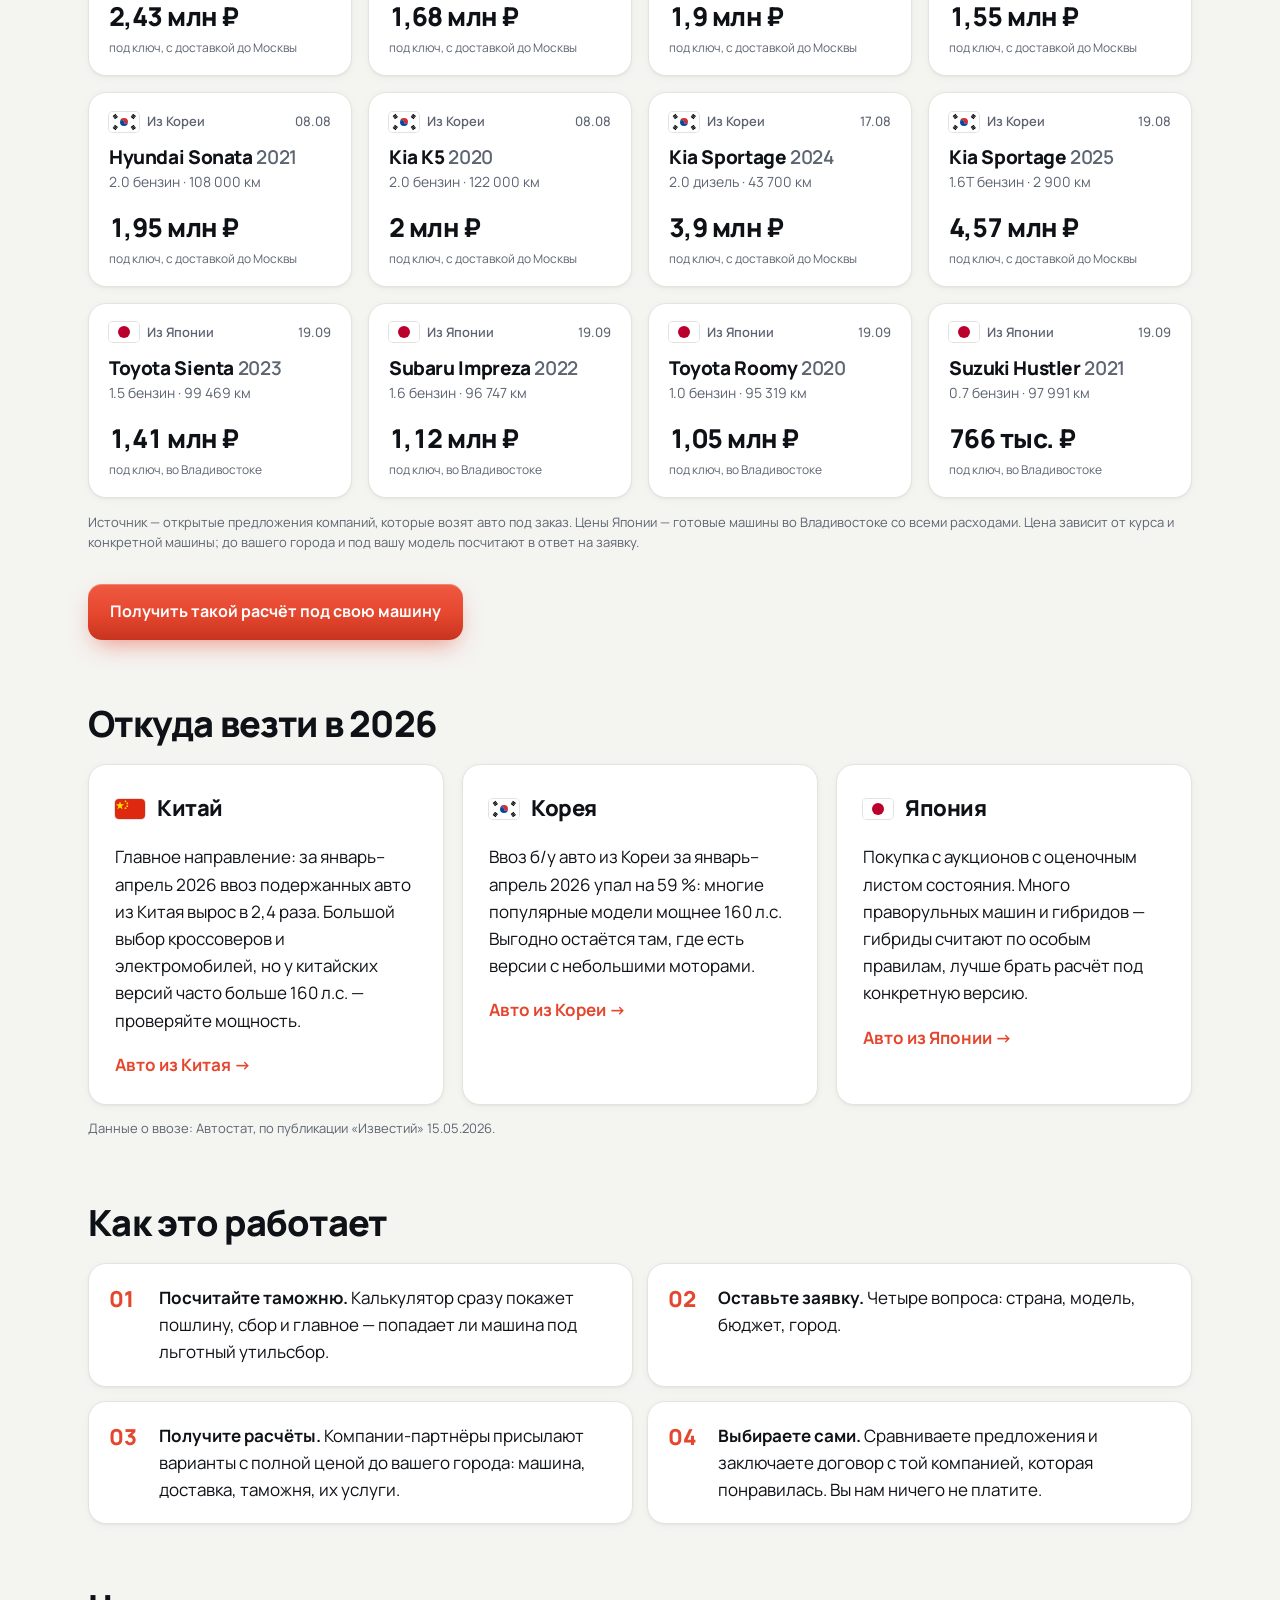
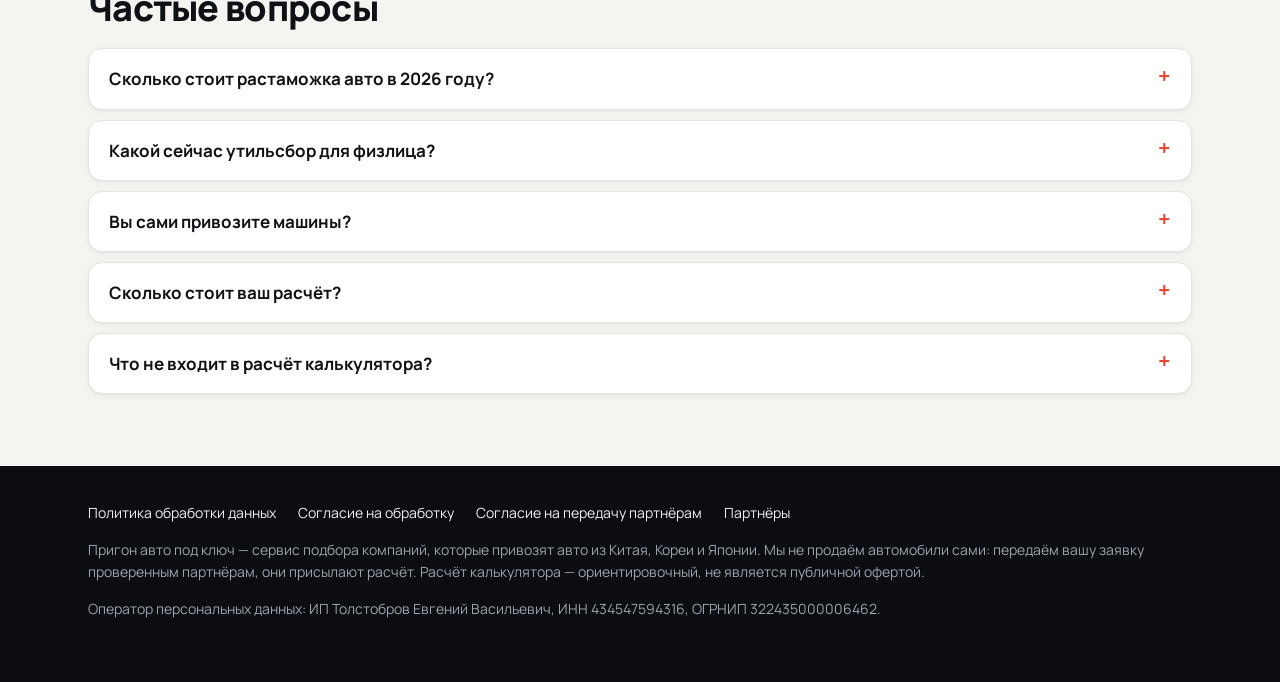
==== commit 08288069: "Реальные цены: +4 машины из Японии (под ключ во Владивостоке) Co-Authored-By: Claude Opus 5 <noreply" ====
--- a/index.html
+++ b/index.html
@@ -184,8 +184,36 @@
       <p class="ex-price">4,57 млн ₽</p>
       <p class="ex-note">под ключ, с доставкой до Москвы</p>
     </div>
-  </div>
-  <p class="muted small">Источник — открытые предложения компаний, которые возят авто под заказ. Цена зависит от курса и конкретной машины; до вашего города и под вашу модель посчитают в ответ на заявку. По Японии — расчёт по запросу.</p>
+    <div class="ex-card">
+      <div class="ex-top"><svg class="flag" viewBox="0 0 30 20" aria-hidden="true"><rect width="30" height="20" fill="#fff"/><circle cx="15" cy="10" r="6" fill="#bc002d"/></svg><span>Из Японии</span><span class="ex-date">19.09</span></div>
+      <h3>Toyota Sienta <span>2023</span></h3>
+      <p class="ex-spec">1.5 бензин · 99 469 км</p>
+      <p class="ex-price">1,41 млн ₽</p>
+      <p class="ex-note">под ключ, во Владивостоке</p>
+    </div>
+    <div class="ex-card">
+      <div class="ex-top"><svg class="flag" viewBox="0 0 30 20" aria-hidden="true"><rect width="30" height="20" fill="#fff"/><circle cx="15" cy="10" r="6" fill="#bc002d"/></svg><span>Из Японии</span><span class="ex-date">19.09</span></div>
+      <h3>Subaru Impreza <span>2022</span></h3>
+      <p class="ex-spec">1.6 бензин · 96 747 км</p>
+      <p class="ex-price">1,12 млн ₽</p>
+      <p class="ex-note">под ключ, во Владивостоке</p>
+    </div>
+    <div class="ex-card">
+      <div class="ex-top"><svg class="flag" viewBox="0 0 30 20" aria-hidden="true"><rect width="30" height="20" fill="#fff"/><circle cx="15" cy="10" r="6" fill="#bc002d"/></svg><span>Из Японии</span><span class="ex-date">19.09</span></div>
+      <h3>Toyota Roomy <span>2020</span></h3>
+      <p class="ex-spec">1.0 бензин · 95 319 км</p>
+      <p class="ex-price">1,05 млн ₽</p>
+      <p class="ex-note">под ключ, во Владивостоке</p>
+    </div>
+    <div class="ex-card">
+      <div class="ex-top"><svg class="flag" viewBox="0 0 30 20" aria-hidden="true"><rect width="30" height="20" fill="#fff"/><circle cx="15" cy="10" r="6" fill="#bc002d"/></svg><span>Из Японии</span><span class="ex-date">19.09</span></div>
+      <h3>Suzuki Hustler <span>2021</span></h3>
+      <p class="ex-spec">0.7 бензин · 97 991 км</p>
+      <p class="ex-price">766 тыс. ₽</p>
+      <p class="ex-note">под ключ, во Владивостоке</p>
+    </div>
+  </div>
+  <p class="muted small">Источник — открытые предложения компаний, которые возят авто под заказ. Цены Японии — готовые машины во Владивостоке со всеми расходами. Цена зависит от курса и конкретной машины; до вашего города и под вашу модель посчитают в ответ на заявку.</p>
   <a class="btn btn-accent" href="#quiz">Получить такой расчёт под свою машину</a>
 </section>
 <section class="section"><h2>Откуда везти в 2026</h2>
